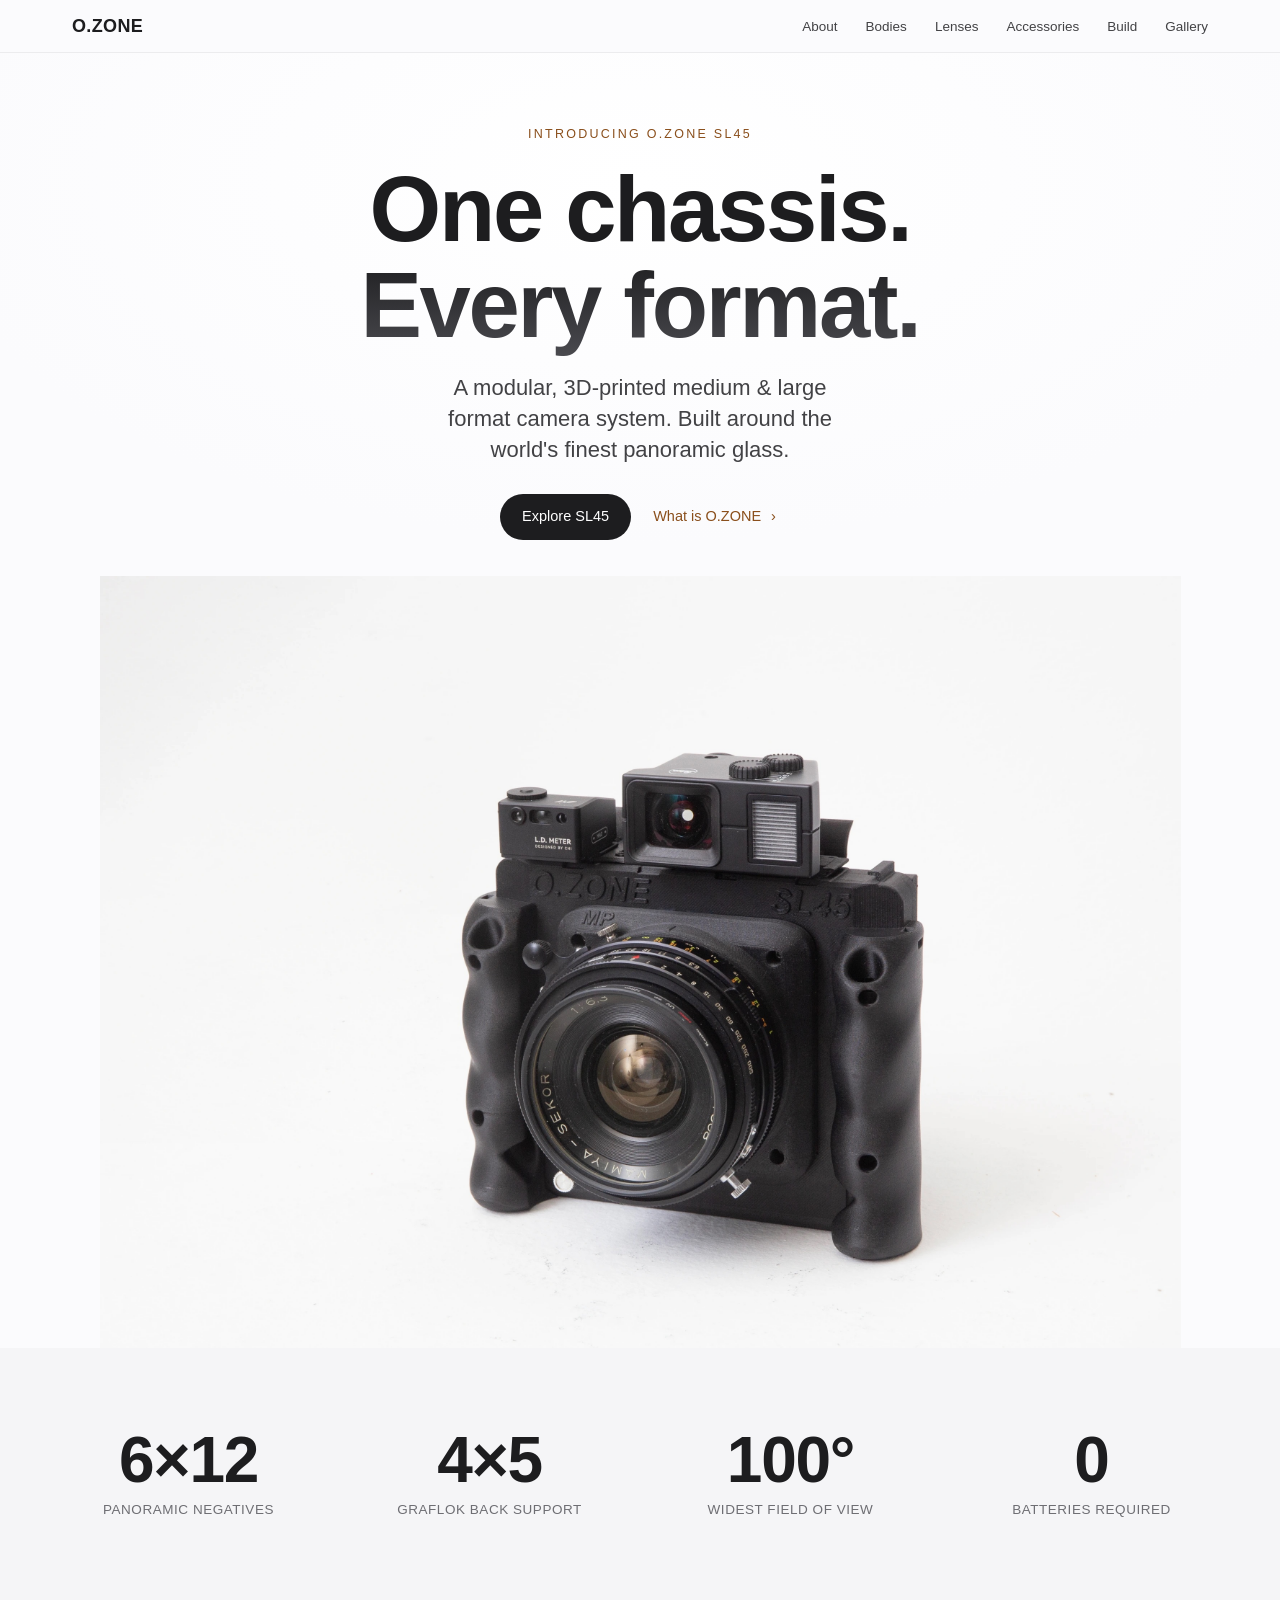
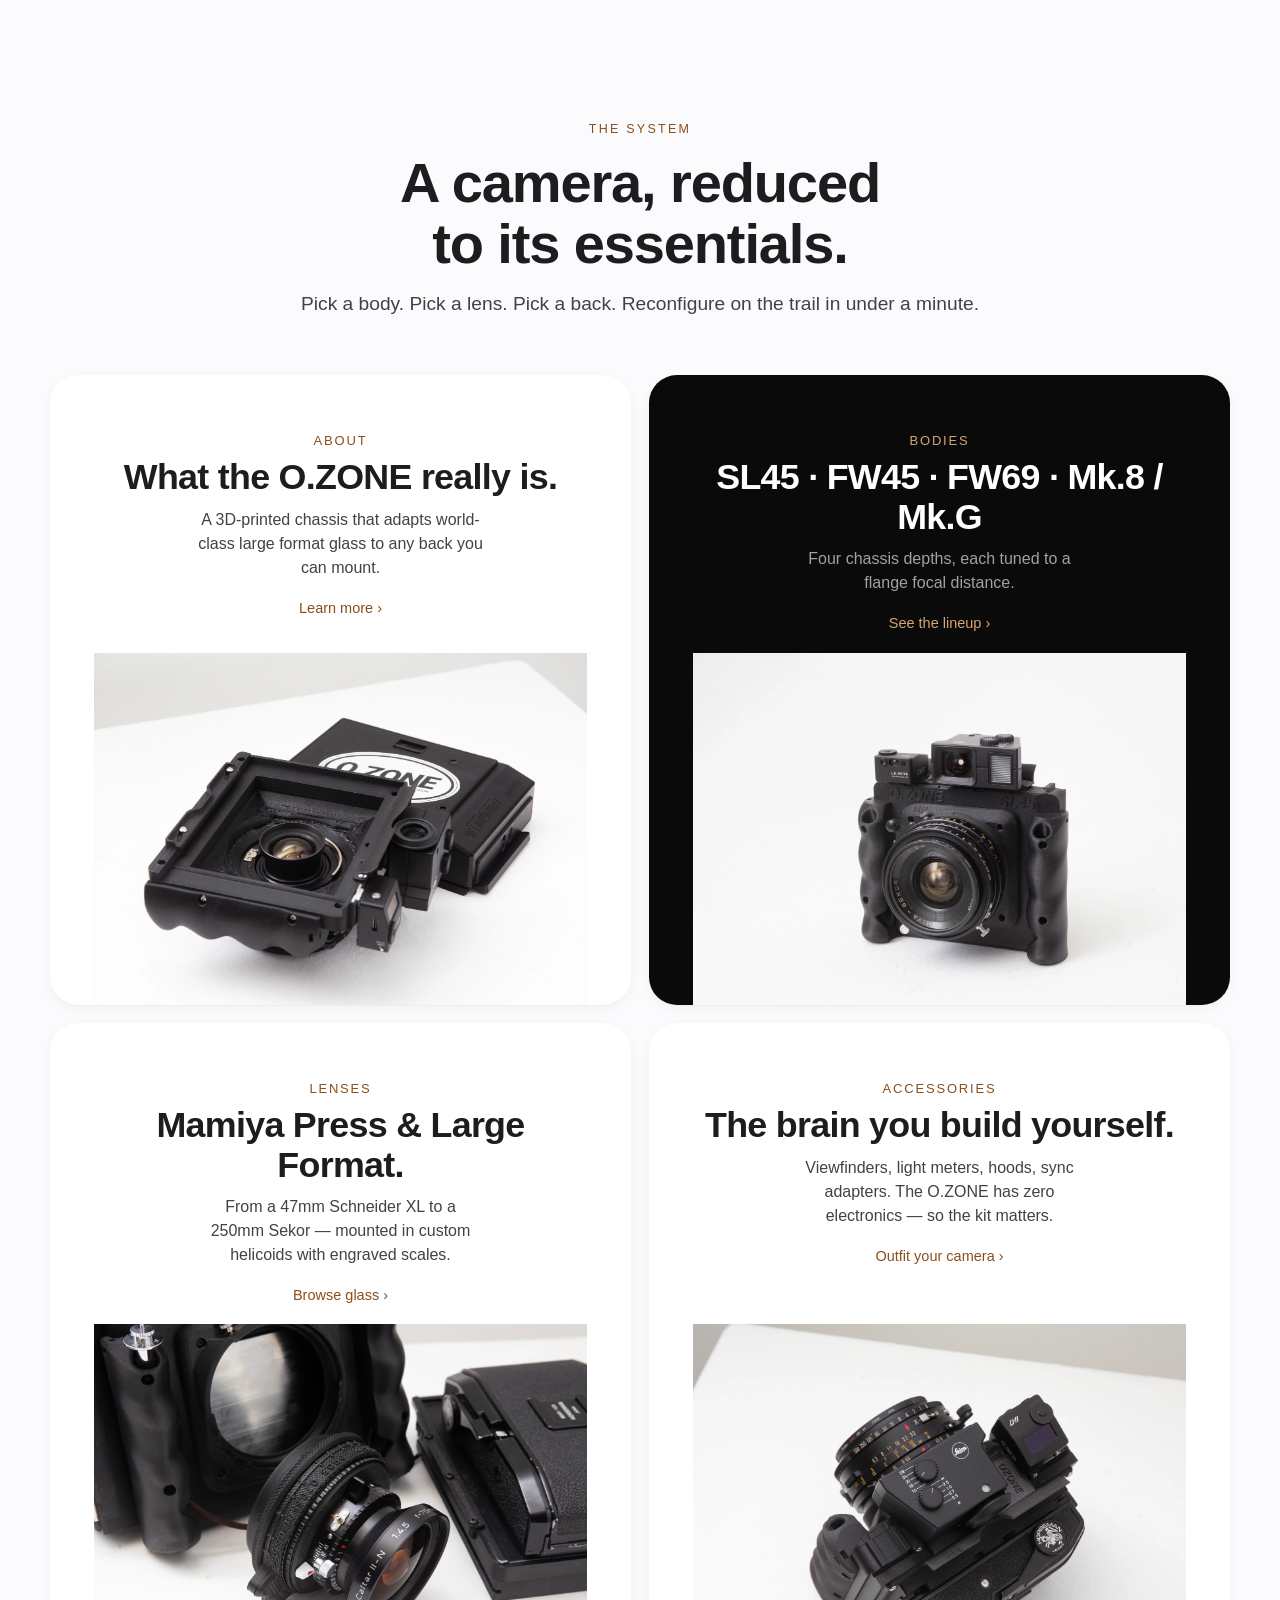
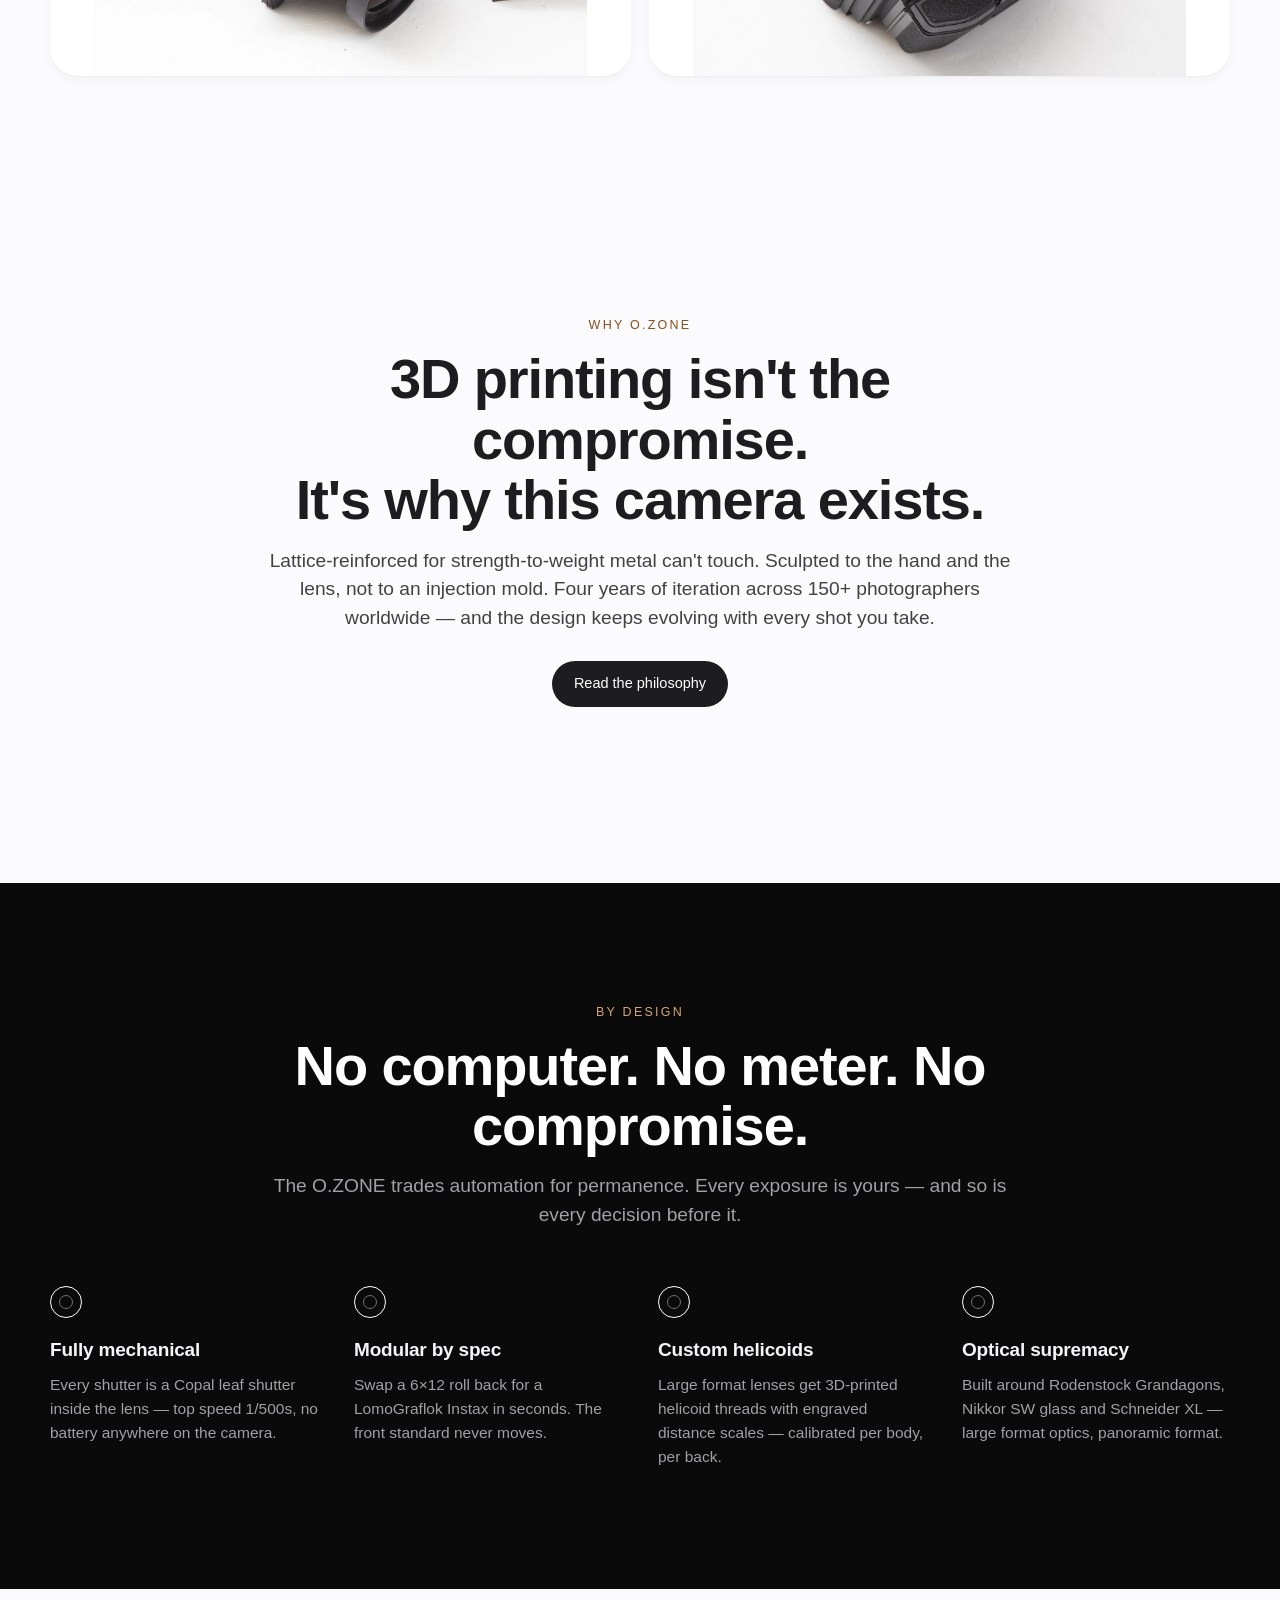
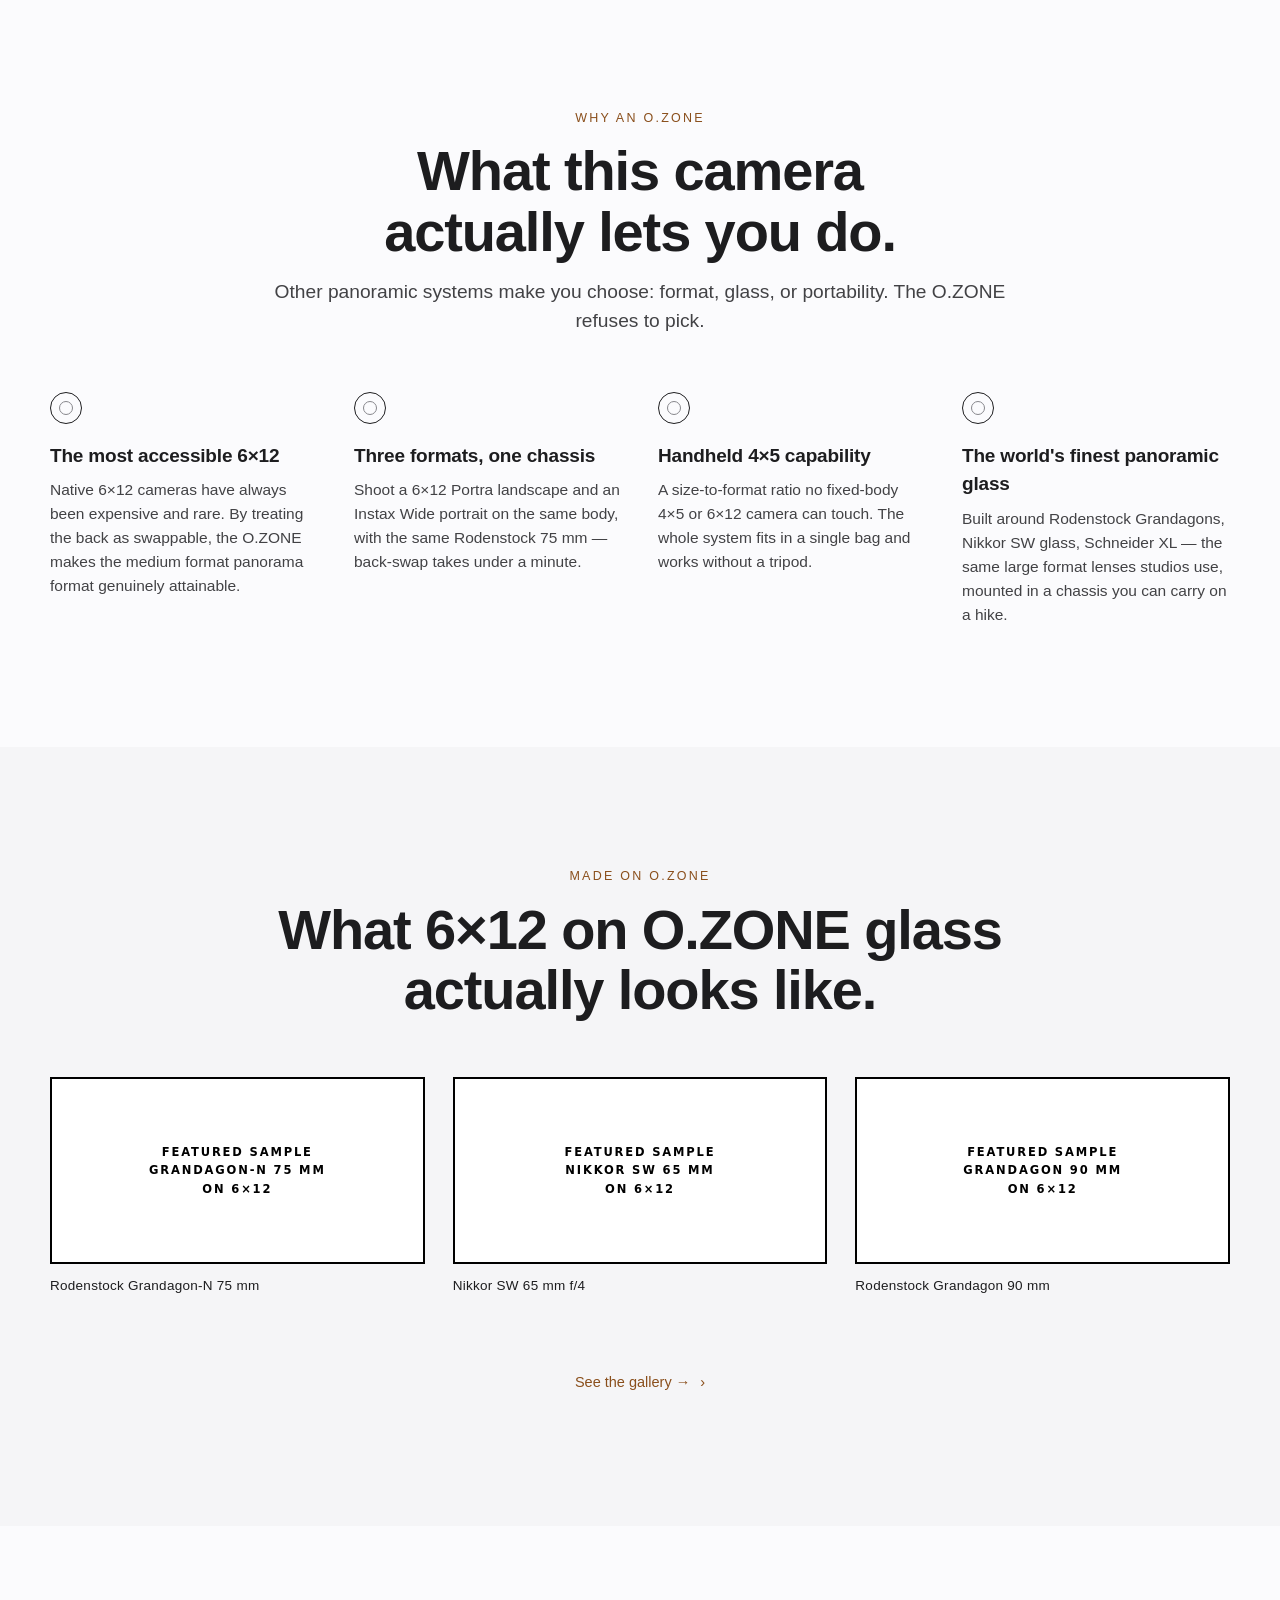
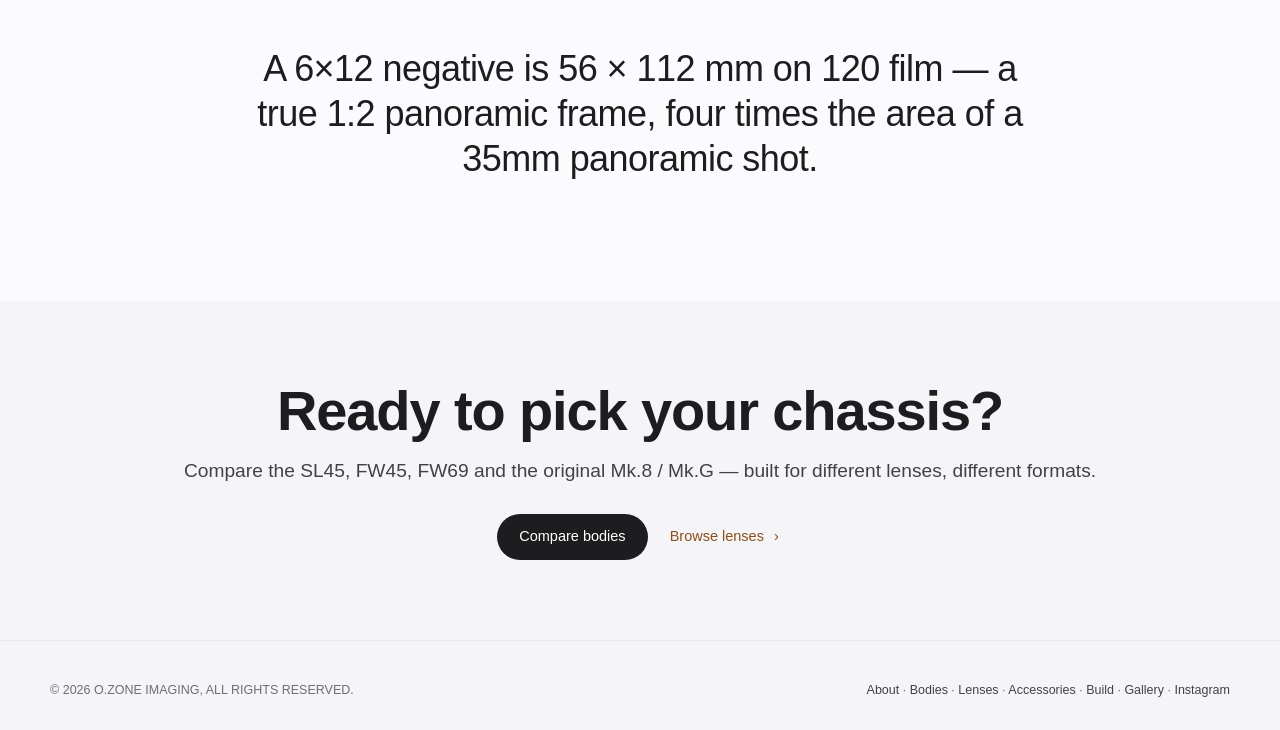
==== index.html @ ed79a7a8 "Route inquiries to Instagram @o.zone69 - Footer on all 7 pages now carries an "Instagram" link. Also" ====
<!doctype html>
<html lang="en">
<head>
  <meta charset="utf-8" />
  <meta name="viewport" content="width=device-width, initial-scale=1" />
  <title>O.ZONE — Modular medium &amp; large format, 3D printed.</title>
  <meta name="description" content="The O.ZONE is a modular, 3D-printed medium and large format camera system. Swap backs, swap lenses, swap formats — all on a single chassis." />

  <!-- Favicon -->
  <link rel="icon" href="favicon.svg" type="image/svg+xml" />

  <!-- Open Graph / link preview -->
  <meta property="og:type" content="website" />
  <meta property="og:site_name" content="O.ZONE" />
  <meta property="og:title" content="O.ZONE — Modular medium &amp; large format, 3D printed." />
  <meta property="og:description" content="A modular, 3D-printed medium &amp; large format camera system. Built around the world's finest panoramic glass." />
  <meta property="og:image" content="https://o-zone.xyz/assets/hero/og.png" />
  <meta property="og:url" content="https://o-zone.xyz/" />
  <meta name="twitter:card" content="summary_large_image" />

  <link rel="stylesheet" href="css/style.css" />
</head>
<body>

  <!-- Nav -->
  <header class="nav">
    <div class="nav-inner">
      <a href="index.html" class="brand">O.ZONE</a>
      <button class="nav-toggle" aria-label="Menu" aria-expanded="false">
        <span></span>
      </button>
      <ul class="nav-links">
        <li><a href="about.html">About</a></li>
        <li><a href="bodies.html">Bodies</a></li>
        <li><a href="lenses.html">Lenses</a></li>
        <li><a href="accessories.html">Accessories</a></li>
        <li><a href="build.html">Build</a></li>
        <li><a href="gallery.html">Gallery</a></li>
      </ul>
    </div>
  </header>

  <!-- Hero -->
  <section class="hero">
    <p class="hero-eyebrow">Introducing O.ZONE SL45</p>
    <h1>One chassis.<br/><em>Every format.</em></h1>
    <p class="hero-sub">A modular, 3D-printed medium &amp; large format camera system. Built around the world's finest panoramic glass.</p>
    <div class="hero-cta">
      <a href="bodies.html#sl45" class="btn btn-primary">Explore SL45</a>
      <a href="about.html" class="btn btn-link">What is O.ZONE</a>
    </div>
    <div class="hero-visual" role="img" aria-label="O.ZONE SL45 with Mamiya Press 50mm lens, optical viewfinder and shoe-mount light meter."></div>
  </section>

  <!-- Stats -->
  <section class="section gray compact">
    <div class="section-inner">
      <div class="stats">
        <div class="reveal">
          <div class="stat-num">6×12</div>
          <div class="stat-label">PANORAMIC NEGATIVES</div>
        </div>
        <div class="reveal">
          <div class="stat-num">4×5</div>
          <div class="stat-label">GRAFLOK BACK SUPPORT</div>
        </div>
        <div class="reveal">
          <div class="stat-num">100°</div>
          <div class="stat-label">WIDEST FIELD OF VIEW</div>
        </div>
        <div class="reveal">
          <div class="stat-num">0</div>
          <div class="stat-label">BATTERIES REQUIRED</div>
        </div>
      </div>
    </div>
  </section>

  <!-- Tile grid: route to the four product pages -->
  <section class="section">
    <div class="section-inner">
      <div class="section-head">
        <p class="section-eyebrow">The System</p>
        <h2 class="section-title">A camera, reduced<br/>to its essentials.</h2>
        <p class="section-lede">Pick a body. Pick a lens. Pick a back. Reconfigure on the trail in under a minute.</p>
      </div>

      <div class="tiles">
        <a href="about.html" class="tile reveal">
          <p class="tile-eyebrow">About</p>
          <h3 class="tile-title">What the O.ZONE really is.</h3>
          <p class="tile-sub">A 3D-printed chassis that adapts world-class large format glass to any back you can mount.</p>
          <span class="tile-link">Learn more</span>
          <div class="tile-img" style="background-image:url('SL45 image/O-Zone SL453.jpeg')"></div>
        </a>

        <a href="bodies.html" class="tile dark reveal">
          <p class="tile-eyebrow">Bodies</p>
          <h3 class="tile-title">SL45 · FW45 · FW69 · Mk.8 / Mk.G</h3>
          <p class="tile-sub">Four chassis depths, each tuned to a flange focal distance.</p>
          <span class="tile-link">See the lineup</span>
          <div class="tile-img" style="background-image:url('SL45 image/O-Zone SL456.jpeg')"></div>
        </a>

        <a href="lenses.html" class="tile reveal">
          <p class="tile-eyebrow">Lenses</p>
          <h3 class="tile-title">Mamiya Press &amp; Large Format.</h3>
          <p class="tile-sub">From a 47mm Schneider XL to a 250mm Sekor — mounted in custom helicoids with engraved scales.</p>
          <span class="tile-link">Browse glass</span>
          <div class="tile-img" style="background-image:url('SL45 image/O-Zone SL452.jpeg')"></div>
        </a>

        <a href="accessories.html" class="tile reveal">
          <p class="tile-eyebrow">Accessories</p>
          <h3 class="tile-title">The brain you build yourself.</h3>
          <p class="tile-sub">Viewfinders, light meters, hoods, sync adapters. The O.ZONE has zero electronics — so the kit matters.</p>
          <span class="tile-link">Outfit your camera</span>
          <div class="tile-img" style="background-image:url('SL45 image/O-Zone SL451.jpeg')"></div>
        </a>
      </div>
    </div>
  </section>

  <!-- Why O.ZONE teaser -->
  <section class="section">
    <div class="section-inner">
      <div class="section-head">
        <p class="section-eyebrow">Why O.ZONE</p>
        <h2 class="section-title">3D printing isn't the compromise.<br/>It's why this camera exists.</h2>
        <p class="section-lede">Lattice-reinforced for strength-to-weight metal can't touch. Sculpted to the hand and the lens, not to an injection mold. Four years of iteration across 150+ photographers worldwide — and the design keeps evolving with every shot you take.</p>
        <div class="hero-cta" style="margin-top:28px;justify-content:center;">
          <a href="about.html#why" class="btn btn-primary">Read the philosophy</a>
        </div>
      </div>
    </div>
  </section>

  <!-- Feature row -->
  <section class="section dark">
    <div class="section-inner">
      <div class="section-head">
        <p class="section-eyebrow">By design</p>
        <h2 class="section-title">No computer. No meter. No compromise.</h2>
        <p class="section-lede">The O.ZONE trades automation for permanence. Every exposure is yours — and so is every decision before it.</p>
      </div>
      <div class="features">
        <div class="feature reveal">
          <div class="glyph"></div>
          <h3>Fully mechanical</h3>
          <p>Every shutter is a Copal leaf shutter inside the lens — top speed 1/500s, no battery anywhere on the camera.</p>
        </div>
        <div class="feature reveal">
          <div class="glyph"></div>
          <h3>Modular by spec</h3>
          <p>Swap a 6×12 roll back for a LomoGraflok Instax in seconds. The front standard never moves.</p>
        </div>
        <div class="feature reveal">
          <div class="glyph"></div>
          <h3>Custom helicoids</h3>
          <p>Large format lenses get 3D-printed helicoid threads with engraved distance scales — calibrated per body, per back.</p>
        </div>
        <div class="feature reveal">
          <div class="glyph"></div>
          <h3>Optical supremacy</h3>
          <p>Built around Rodenstock Grandagons, Nikkor SW glass and Schneider XL — large format optics, panoramic format.</p>
        </div>
      </div>
    </div>
  </section>

  <!-- Why an O.ZONE -->
  <section class="section">
    <div class="section-inner">
      <div class="section-head">
        <p class="section-eyebrow">Why an O.ZONE</p>
        <h2 class="section-title">What this camera<br/>actually lets you do.</h2>
        <p class="section-lede">Other panoramic systems make you choose: format, glass, or portability. The O.ZONE refuses to pick.</p>
      </div>
      <div class="features">
        <div class="feature reveal">
          <div class="glyph"></div>
          <h3>The most accessible 6×12</h3>
          <p>Native 6×12 cameras have always been expensive and rare. By treating the back as swappable, the O.ZONE makes the medium format panorama format genuinely attainable.</p>
        </div>
        <div class="feature reveal">
          <div class="glyph"></div>
          <h3>Three formats, one chassis</h3>
          <p>Shoot a 6×12 Portra landscape and an Instax Wide portrait on the same body, with the same Rodenstock 75 mm — back-swap takes under a minute.</p>
        </div>
        <div class="feature reveal">
          <div class="glyph"></div>
          <h3>Handheld 4×5 capability</h3>
          <p>A size-to-format ratio no fixed-body 4×5 or 6×12 camera can touch. The whole system fits in a single bag and works without a tripod.</p>
        </div>
        <div class="feature reveal">
          <div class="glyph"></div>
          <h3>The world's finest panoramic glass</h3>
          <p>Built around Rodenstock Grandagons, Nikkor SW glass, Schneider XL — the same large format lenses studios use, mounted in a chassis you can carry on a hike.</p>
        </div>
      </div>
    </div>
  </section>

  <!-- Made on O.ZONE — sample teaser -->
  <section class="section gray">
    <div class="section-inner">
      <div class="section-head">
        <p class="section-eyebrow">Made on O.ZONE</p>
        <h2 class="section-title">What 6×12 on O.ZONE glass<br/>actually looks like.</h2>
      </div>

      <div class="sample-grid teaser">
        <figure class="reveal">
          <div class="img-placeholder pano">Featured sample<br/>Grandagon-N 75 mm<br/>on 6×12</div>
          <figcaption><strong>Rodenstock Grandagon-N 75 mm</strong></figcaption>
        </figure>
        <figure class="reveal">
          <div class="img-placeholder pano">Featured sample<br/>Nikkor SW 65 mm<br/>on 6×12</div>
          <figcaption><strong>Nikkor SW 65 mm f/4</strong></figcaption>
        </figure>
        <figure class="reveal">
          <div class="img-placeholder pano">Featured sample<br/>Grandagon 90 mm<br/>on 6×12</div>
          <figcaption><strong>Rodenstock Grandagon 90 mm</strong></figcaption>
        </figure>
      </div>

      <p class="center mt-l">
        <a href="gallery.html" class="btn btn-link">See the gallery →</a>
      </p>
    </div>
  </section>

  <!-- Pull quote -->
  <section class="section">
    <div class="section-inner">
      <p class="pull reveal">A 6×12 negative is 56 × 112 mm on 120 film — a true 1:2 panoramic frame, four times the area of a 35mm panoramic shot.</p>
    </div>
  </section>

  <!-- CTA -->
  <section class="section gray compact center">
    <div class="section-inner">
      <h2 class="section-title">Ready to pick your chassis?</h2>
      <p class="section-lede">Compare the SL45, FW45, FW69 and the original Mk.8 / Mk.G — built for different lenses, different formats.</p>
      <div class="hero-cta" style="margin-top:28px;">
        <a href="bodies.html" class="btn btn-primary">Compare bodies</a>
        <a href="lenses.html" class="btn btn-link">Browse lenses</a>
      </div>
    </div>
  </section>

  <!-- Footer -->
  <footer class="foot">
    <div class="foot-inner">
      <span>© 2026 O.ZONE IMAGING, ALL RIGHTS RESERVED.</span>
      <span><a href="about.html">About</a> · <a href="bodies.html">Bodies</a> · <a href="lenses.html">Lenses</a> · <a href="accessories.html">Accessories</a> · <a href="build.html">Build</a> · <a href="gallery.html">Gallery</a> · <a href="https://www.instagram.com/o.zone69/" target="_blank" rel="noopener">Instagram</a></span>
    </div>
  </footer>

  <script src="js/main.js"></script>
</body>
</html>
---- css/style.css ----
/* =========================================================
   O-Zone — Design System
   Inspired by editorial product sites; built fresh.
   ========================================================= */

:root {
  --bg: #fbfbfd;
  --bg-elev: #ffffff;
  --bg-dark: #0a0a0a;
  --bg-section: #f5f5f7;
  --ink: #1d1d1f;
  --ink-soft: #424245;
  --ink-mute: #6e6e73;
  --ink-faint: #86868b;
  --line: #d2d2d7;
  --line-soft: #e8e8ed;
  --accent: #c87f3a;          /* warm amber, nods to film/darkroom safelight */
  --accent-ink: #8a4f1c;
  --max-w: 1180px;
  --copy-w: 720px;
  --radius: 18px;
  --radius-lg: 28px;
  --shadow-sm: 0 1px 2px rgba(0,0,0,.04), 0 4px 14px rgba(0,0,0,.04);
  --shadow-md: 0 6px 24px rgba(0,0,0,.06), 0 2px 6px rgba(0,0,0,.04);
  --ease: cubic-bezier(.22,.61,.36,1);
}

* { box-sizing: border-box; margin: 0; padding: 0; }

html { scroll-behavior: smooth; }

/* Page-load fade — subtle polish, plays once per navigation */
@keyframes pageFadeIn {
  from { opacity: 0; }
  to   { opacity: 1; }
}
@media (prefers-reduced-motion: no-preference) {
  body { animation: pageFadeIn 0.35s ease both; }
}

body {
  font-family: -apple-system, BlinkMacSystemFont, "SF Pro Display", "Inter",
               "Helvetica Neue", Helvetica, Arial, "Apple SD Gothic Neo",
               "Noto Sans KR", sans-serif;
  font-size: 17px;
  line-height: 1.5;
  color: var(--ink);
  background: var(--bg);
  -webkit-font-smoothing: antialiased;
  -moz-osx-font-smoothing: grayscale;
  text-rendering: optimizeLegibility;
}

img { display: block; max-width: 100%; height: auto; }
a { color: inherit; text-decoration: none; }
button { font: inherit; }

/* ---------- Navigation ---------- */
.nav {
  position: sticky;
  top: 0;
  z-index: 100;
  width: 100%;
  background: rgba(251, 251, 253, 0.72);
  backdrop-filter: saturate(180%) blur(20px);
  -webkit-backdrop-filter: saturate(180%) blur(20px);
  border-bottom: 1px solid rgba(0,0,0,.06);
}
.nav-inner {
  max-width: var(--max-w);
  margin: 0 auto;
  padding: 0 22px;
  height: 52px;
  display: flex;
  align-items: center;
  justify-content: space-between;
  gap: 24px;
}
.brand {
  font-weight: 600;
  letter-spacing: 0.02em;
  font-size: 18px;
  color: var(--ink);
  display: flex;
  align-items: center;
  gap: 8px;
}
.nav-links {
  display: flex;
  gap: 28px;
  list-style: none;
}
.nav-links a {
  font-size: 13.5px;
  color: var(--ink-soft);
  font-weight: 400;
  transition: color .2s var(--ease);
}
.nav-links a:hover { color: var(--ink); }
.nav-links a.active { color: var(--ink); font-weight: 500; }

.nav-toggle {
  display: none;
  background: transparent;
  border: 0;
  width: 28px; height: 28px;
  cursor: pointer;
  position: relative;
}
.nav-toggle span,
.nav-toggle span::before,
.nav-toggle span::after {
  position: absolute;
  left: 4px;
  width: 20px; height: 1.5px;
  background: var(--ink);
  transition: transform .25s var(--ease), top .25s var(--ease);
}
.nav-toggle span { top: 14px; }
.nav-toggle span::before { content: ""; top: -6px; }
.nav-toggle span::after  { content: ""; top:  6px; }

@media (max-width: 760px) {
  .nav-toggle { display: block; }
  .nav-links {
    position: absolute;
    top: 52px; left: 0; right: 0;
    flex-direction: column;
    gap: 0;
    background: rgba(251, 251, 253, 0.96);
    backdrop-filter: saturate(180%) blur(24px);
    border-bottom: 1px solid var(--line-soft);
    transform: translateY(-12px);
    opacity: 0;
    pointer-events: none;
    transition: opacity .2s var(--ease), transform .2s var(--ease);
  }
  .nav-links.open {
    opacity: 1; transform: translateY(0); pointer-events: auto;
  }
  .nav-links li { border-top: 1px solid var(--line-soft); }
  .nav-links a {
    display: block;
    padding: 16px 22px;
    font-size: 16px;
  }
}

/* ---------- Hero ---------- */
.hero {
  position: relative;
  min-height: calc(100vh - 52px);
  display: flex;
  flex-direction: column;
  align-items: center;
  justify-content: flex-start;
  text-align: center;
  padding: 72px 22px 0;
  background:
    radial-gradient(1200px 600px at 50% 10%, #fff 0%, var(--bg) 60%);
}
.hero-eyebrow {
  font-size: 12.5px;
  letter-spacing: 0.18em;
  text-transform: uppercase;
  color: var(--accent-ink);
  font-weight: 500;
  margin-bottom: 18px;
}
.hero h1 {
  font-size: clamp(44px, 7.2vw, 96px);
  line-height: 1.04;
  letter-spacing: -0.025em;
  font-weight: 600;
  color: var(--ink);
  max-width: 14ch;
}
.hero h1 em {
  font-style: normal;
  background: linear-gradient(180deg, var(--ink) 0%, #4a4a4f 100%);
  -webkit-background-clip: text;
  background-clip: text;
  color: transparent;
}
.hero-sub {
  margin-top: 20px;
  font-size: clamp(18px, 2vw, 22px);
  color: var(--ink-soft);
  max-width: 36ch;
  line-height: 1.4;
}
.hero-cta {
  margin-top: 28px;
  display: flex;
  gap: 18px;
  flex-wrap: wrap;
  justify-content: center;
}
.btn {
  display: inline-flex;
  align-items: center;
  gap: 6px;
  padding: 12px 22px;
  border-radius: 980px;
  font-size: 14.5px;
  font-weight: 500;
  transition: transform .15s var(--ease), background .2s var(--ease), color .2s var(--ease);
}
.btn-primary {
  background: var(--ink);
  color: #fff;
}
.btn-primary:hover { background: #000; }
.btn-link {
  color: var(--accent-ink);
  padding: 12px 4px;
}
.btn-link::after {
  content: "›";
  margin-left: 4px;
  transition: transform .2s var(--ease);
}
.btn-link:hover::after { transform: translateX(3px); }

.hero-visual {
  margin-top: 36px;
  width: 100%;
  max-width: 1280px;
  aspect-ratio: 16 / 10;
  background-image: url("../SL45 image/O-Zone SL456.jpeg");
  background-size: contain;
  background-position: center bottom;
  background-repeat: no-repeat;
}

/* ---------- Generic sections ---------- */
.section {
  padding: 120px 22px;
}
.section.compact { padding: 80px 22px; }
.section.dark {
  background: var(--bg-dark);
  color: #f5f5f7;
}
.section.dark .section-title { color: #fff; }
.section.dark .section-lede { color: #a1a1a6; }
.section.gray { background: var(--bg-section); }

.section-inner {
  max-width: var(--max-w);
  margin: 0 auto;
}
.section-head {
  max-width: 760px;
  margin: 0 auto 56px;
  text-align: center;
}
.section-head.left { text-align: left; margin-left: 0; }
.section-eyebrow {
  font-size: 12.5px;
  letter-spacing: 0.18em;
  text-transform: uppercase;
  color: var(--accent-ink);
  font-weight: 500;
  margin-bottom: 14px;
}
.section.dark .section-eyebrow { color: #d6a574; }
.section-title {
  font-size: clamp(34px, 4.4vw, 56px);
  line-height: 1.08;
  letter-spacing: -0.02em;
  font-weight: 600;
  color: var(--ink);
}
.section-lede {
  margin-top: 16px;
  font-size: clamp(17px, 1.5vw, 20px);
  color: var(--ink-soft);
  line-height: 1.5;
}

/* ---------- Page header (non-hero pages) ---------- */
.page-head {
  padding: 96px 22px 56px;
  text-align: center;
  background: linear-gradient(180deg, #fff 0%, var(--bg) 100%);
}
.page-head h1 {
  font-size: clamp(40px, 5.6vw, 72px);
  letter-spacing: -0.025em;
  font-weight: 600;
  line-height: 1.05;
}
.page-head p {
  margin: 18px auto 0;
  max-width: 56ch;
  font-size: clamp(17px, 1.6vw, 21px);
  color: var(--ink-soft);
  line-height: 1.5;
}

/* ---------- Tile grid (home product nav) ---------- */
.tiles {
  display: grid;
  grid-template-columns: repeat(2, 1fr);
  gap: 18px;
}
@media (max-width: 760px) {
  .tiles { grid-template-columns: 1fr; }
}
.tile {
  position: relative;
  border-radius: var(--radius-lg);
  overflow: hidden;
  background: var(--bg-elev);
  min-height: 480px;
  padding: 56px 44px 0;
  text-align: center;
  display: flex;
  flex-direction: column;
  align-items: center;
  box-shadow: var(--shadow-sm);
  transition: transform .35s var(--ease), box-shadow .35s var(--ease);
}
.tile:hover { transform: translateY(-3px); box-shadow: var(--shadow-md); }
.tile.dark { background: #0a0a0a; color: #fff; }
.tile.dark .tile-sub { color: #a1a1a6; }
.tile-eyebrow {
  font-size: 13px;
  letter-spacing: 0.14em;
  text-transform: uppercase;
  color: var(--accent-ink);
  font-weight: 500;
  margin-bottom: 8px;
}
.tile.dark .tile-eyebrow { color: #d6a574; }
.tile-title {
  font-size: clamp(26px, 2.8vw, 36px);
  font-weight: 600;
  letter-spacing: -0.02em;
  line-height: 1.1;
}
.tile-sub {
  margin-top: 10px;
  color: var(--ink-soft);
  font-size: 16px;
  max-width: 32ch;
}
.tile-link {
  margin-top: 18px;
  font-size: 14.5px;
  color: var(--accent-ink);
  font-weight: 500;
}
.tile.dark .tile-link { color: #d6a574; }
.tile-link::after { content: "›"; margin-left: 4px; transition: transform .2s var(--ease); }
.tile:hover .tile-link::after { transform: translateX(3px); }
.tile-img {
  margin-top: auto;
  width: 100%;
  aspect-ratio: 4 / 3;
  background-size: contain;
  background-position: center bottom;
  background-repeat: no-repeat;
}

/* ---------- Feature stripe (icons + copy) ---------- */
.features {
  display: grid;
  grid-template-columns: repeat(4, 1fr);
  gap: 36px;
}
@media (max-width: 920px) { .features { grid-template-columns: repeat(2, 1fr); } }
@media (max-width: 520px) { .features { grid-template-columns: 1fr; } }
.feature h3 {
  font-size: 19px;
  font-weight: 600;
  letter-spacing: -0.01em;
  margin-bottom: 8px;
}
.feature p { color: var(--ink-soft); font-size: 15.5px; line-height: 1.55; }
.feature .glyph {
  width: 32px; height: 32px;
  border: 1.5px solid var(--ink);
  border-radius: 50%;
  margin-bottom: 18px;
  position: relative;
}
.feature .glyph::after {
  content: "";
  position: absolute; inset: 8px;
  border-radius: 50%;
  border: 1px solid var(--ink-faint);
}
.section.dark .feature .glyph { border-color: #fff; }
.section.dark .feature .glyph::after { border-color: #6e6e73; }
.section.dark .feature p { color: #a1a1a6; }

/* ---------- Product feature panel ---------- */
.panel {
  background: var(--bg-elev);
  border-radius: var(--radius-lg);
  padding: clamp(40px, 6vw, 80px);
  box-shadow: var(--shadow-sm);
  display: grid;
  grid-template-columns: 1.05fr 1fr;
  gap: clamp(32px, 5vw, 72px);
  align-items: center;
}
.panel.dark { background: #0a0a0a; color: #fff; }
.panel.dark p { color: #a1a1a6; }
@media (max-width: 880px) { .panel { grid-template-columns: 1fr; } }
.panel-img {
  width: 100%;
  aspect-ratio: 4 / 3;
  background-size: contain;
  background-position: center;
  background-repeat: no-repeat;
}
.panel-eyebrow {
  font-size: 12.5px;
  letter-spacing: 0.18em;
  text-transform: uppercase;
  color: var(--accent-ink);
  font-weight: 500;
  margin-bottom: 14px;
}
.panel h2 {
  font-size: clamp(28px, 3.6vw, 44px);
  letter-spacing: -0.02em;
  font-weight: 600;
  line-height: 1.1;
}
.panel-lede {
  margin-top: 16px;
  font-size: 17.5px;
  color: var(--ink-soft);
  line-height: 1.55;
}
.panel.dark .panel-lede { color: #c7c7cc; }
.spec-list {
  margin-top: 22px;
  display: grid;
  gap: 12px;
}
.spec {
  display: grid;
  grid-template-columns: 130px 1fr;
  gap: 16px;
  padding: 12px 0;
  border-top: 1px solid var(--line-soft);
  font-size: 14.5px;
}
.section.dark .spec, .panel.dark .spec { border-top-color: #2a2a2c; }
.spec dt { color: var(--ink-mute); font-weight: 500; }
.panel.dark .spec dt, .section.dark .spec dt { color: #a1a1a6; }
.spec dd { color: var(--ink); }
.panel.dark .spec dd, .section.dark .spec dd { color: #f5f5f7; }

/* ---------- Stat row ---------- */
.stats {
  display: grid;
  grid-template-columns: repeat(4, 1fr);
  gap: 24px;
  text-align: center;
}
@media (max-width: 760px) { .stats { grid-template-columns: repeat(2, 1fr); } }
.stat-num {
  font-size: clamp(40px, 5vw, 64px);
  font-weight: 600;
  letter-spacing: -0.02em;
  line-height: 1;
}
.stat-label {
  margin-top: 8px;
  font-size: 13.5px;
  color: var(--ink-mute);
  letter-spacing: 0.04em;
}
.section.dark .stat-label { color: #a1a1a6; }

/* ---------- Lens / accessory cards ---------- */
.cards {
  display: grid;
  grid-template-columns: repeat(3, 1fr);
  gap: 18px;
}
@media (max-width: 920px) { .cards { grid-template-columns: repeat(2, 1fr); } }
@media (max-width: 560px) { .cards { grid-template-columns: 1fr; } }
.card {
  background: var(--bg-elev);
  border-radius: var(--radius);
  padding: 28px 28px 32px;
  box-shadow: var(--shadow-sm);
  transition: transform .25s var(--ease), box-shadow .25s var(--ease);
}
.card:hover { transform: translateY(-2px); box-shadow: var(--shadow-md); }
.card-tag {
  display: inline-block;
  font-size: 11.5px;
  letter-spacing: 0.14em;
  text-transform: uppercase;
  color: var(--accent-ink);
  font-weight: 600;
  margin-bottom: 10px;
}
.card h3 {
  font-size: 22px;
  font-weight: 600;
  letter-spacing: -0.015em;
  line-height: 1.15;
}
.card .desc {
  margin-top: 10px;
  color: var(--ink-soft);
  font-size: 15px;
  line-height: 1.55;
}
.card .meta {
  margin-top: 18px;
  padding-top: 16px;
  border-top: 1px solid var(--line-soft);
  display: grid;
  grid-template-columns: 1fr 1fr;
  gap: 10px 16px;
  font-size: 13px;
  color: var(--ink-mute);
}
.card .meta strong { color: var(--ink); font-weight: 500; }

/* ---------- Compatibility table ---------- */
.compat {
  width: 100%;
  border-collapse: collapse;
  font-size: 14.5px;
}
.compat th, .compat td {
  text-align: left;
  padding: 16px 14px;
  border-bottom: 1px solid var(--line-soft);
}
.compat th {
  font-weight: 600;
  color: var(--ink-mute);
  font-size: 12.5px;
  letter-spacing: 0.06em;
  text-transform: uppercase;
}
.compat td.yes { color: var(--ink); }
.compat td.no  { color: var(--ink-faint); }

/* ---------- Bullet list ---------- */
.list { display: grid; gap: 12px; }
.list li {
  list-style: none;
  padding-left: 22px;
  position: relative;
  color: var(--ink-soft);
  font-size: 16px;
  line-height: 1.55;
}
.list li::before {
  content: "";
  position: absolute;
  left: 0; top: 9px;
  width: 8px; height: 8px;
  border-radius: 50%;
  border: 1.5px solid var(--ink);
}

/* ---------- Two-up split ---------- */
.split {
  display: grid;
  grid-template-columns: 1fr 1fr;
  gap: clamp(28px, 4vw, 56px);
  align-items: center;
}
@media (max-width: 880px) { .split { grid-template-columns: 1fr; } }
.split-img {
  width: 100%;
  aspect-ratio: 4 / 3;
  background-size: contain;
  background-position: center;
  background-repeat: no-repeat;
}

/* ---------- Quote / pull ---------- */
.pull {
  max-width: 820px;
  margin: 0 auto;
  text-align: center;
  font-size: clamp(24px, 3vw, 36px);
  letter-spacing: -0.015em;
  line-height: 1.25;
  font-weight: 500;
  color: var(--ink);
}

/* ---------- Footer ---------- */
.foot {
  background: var(--bg-section);
  color: var(--ink-mute);
  font-size: 12.5px;
  padding: 40px 22px 30px;
  border-top: 1px solid var(--line-soft);
}
.foot-inner {
  max-width: var(--max-w);
  margin: 0 auto;
  display: flex;
  justify-content: space-between;
  flex-wrap: wrap;
  gap: 14px;
}
.foot a { color: var(--ink-soft); }
.foot a:hover { color: var(--ink); }

/* ---------- Reveal animation ---------- */
.reveal {
  opacity: 0;
  transform: translateY(14px);
  transition: opacity .8s var(--ease), transform .8s var(--ease);
}
.reveal.visible {
  opacity: 1; transform: none;
}

/* ---------- Utilities ---------- */
.center { text-align: center; }
.mt-s { margin-top: 24px; }
.mt-m { margin-top: 40px; }
.mt-l { margin-top: 64px; }
.tag-row {
  display: flex;
  gap: 8px;
  flex-wrap: wrap;
  margin-top: 16px;
}
.tag {
  font-size: 12px;
  letter-spacing: 0.04em;
  padding: 5px 11px;
  border-radius: 980px;
  background: var(--line-soft);
  color: var(--ink-soft);
}
.tag.warn { background: #fbe8d7; color: #8a4f1c; }

/* =========================================================
   Configurator — Build your O-Zone
   ========================================================= */
.config-layout {
  max-width: var(--max-w);
  margin: 0 auto;
  padding: 32px 22px 96px;
  display: grid;
  grid-template-columns: 1fr 320px;
  gap: 48px;
  align-items: start;
}
@media (max-width: 980px) {
  .config-layout { grid-template-columns: 1fr; }
}

.config-step {
  margin-bottom: 56px;
  transition: opacity .3s var(--ease);
}
.config-step.locked { opacity: 0.35; pointer-events: none; }
.config-step.locked .config-options { display: none; }
.config-step.locked .config-step-msg { display: block; }
.config-step.hidden { display: none; }

.config-step-head {
  display: flex;
  align-items: baseline;
  gap: 16px;
  margin-bottom: 24px;
  padding-bottom: 16px;
  border-bottom: 1px solid var(--line);
}
.config-step-num {
  font-size: 12px;
  letter-spacing: 0.16em;
  color: var(--ink-mute);
  font-weight: 600;
  font-variant-numeric: tabular-nums;
}
.config-step-head h2 {
  font-size: clamp(22px, 2.4vw, 28px);
  font-weight: 600;
  letter-spacing: -0.015em;
}
.config-step-sub {
  margin-left: auto;
  font-size: 13px;
  color: var(--ink-faint);
}
.config-step-msg {
  display: none;
  color: var(--ink-mute);
  font-size: 14px;
  margin-top: 4px;
}

.config-options {
  display: grid;
  grid-template-columns: repeat(auto-fit, minmax(240px, 1fr));
  gap: 14px;
}
.config-options.compact {
  grid-template-columns: repeat(auto-fit, minmax(220px, 1fr));
}

.config-option {
  background: var(--bg-elev);
  border: 1.5px solid var(--line-soft);
  border-radius: 14px;
  padding: 22px 22px 20px;
  text-align: left;
  cursor: pointer;
  font: inherit;
  color: inherit;
  width: 100%;
  position: relative;
  transition: border-color .2s var(--ease), transform .15s var(--ease), box-shadow .2s var(--ease);
}
.config-option:hover {
  border-color: var(--ink);
  transform: translateY(-1px);
  box-shadow: var(--shadow-sm);
}
.config-option.selected {
  border-color: var(--ink);
  background: #fff;
  box-shadow: var(--shadow-sm);
}
.config-option.selected::after {
  content: "";
  position: absolute;
  top: 14px; right: 14px;
  width: 20px; height: 20px;
  border-radius: 50%;
  background: var(--ink);
  background-image: url("data:image/svg+xml;utf8,<svg xmlns='http://www.w3.org/2000/svg' width='12' height='12' viewBox='0 0 12 12'><path fill='none' stroke='white' stroke-width='2' stroke-linecap='round' stroke-linejoin='round' d='M2.5 6l2.5 2.5 4.5-5'/></svg>");
  background-position: center;
  background-repeat: no-repeat;
}
.config-option.disabled {
  opacity: 0.4;
  cursor: not-allowed;
}
.config-option.disabled:hover {
  border-color: var(--line-soft);
  transform: none;
  box-shadow: none;
}
.config-option .opt-tag {
  display: inline-block;
  font-size: 11px;
  letter-spacing: 0.12em;
  text-transform: uppercase;
  color: var(--accent-ink);
  font-weight: 600;
  margin-bottom: 10px;
}
.config-option h4 {
  font-size: 16.5px;
  font-weight: 600;
  letter-spacing: -0.01em;
  line-height: 1.25;
  margin-bottom: 6px;
  padding-right: 32px;
}
.config-option p.opt-desc {
  font-size: 13.5px;
  color: var(--ink-soft);
  line-height: 1.5;
}
.config-option .opt-img {
  width: 100%;
  aspect-ratio: 4/3;
  background-size: contain;
  background-position: center;
  background-repeat: no-repeat;
  margin-bottom: 14px;
}
.config-option .opt-warn {
  margin-top: 10px;
  font-size: 12px;
  color: #8a4f1c;
}

/* Summary panel */
.config-summary {
  position: sticky;
  top: 72px;
  background: var(--bg-elev);
  border: 1px solid var(--line-soft);
  border-radius: var(--radius);
  padding: 24px;
  box-shadow: var(--shadow-sm);
}
@media (max-width: 980px) {
  .config-summary { position: static; }
}
.config-summary h3 {
  font-size: 17px;
  font-weight: 600;
  letter-spacing: -0.01em;
  margin-bottom: 16px;
  padding-bottom: 14px;
  border-bottom: 1px solid var(--line-soft);
}
.config-summary-list {
  display: grid;
  gap: 12px;
}
.config-summary-item {
  display: grid;
  grid-template-columns: 80px 1fr;
  gap: 12px;
  font-size: 13px;
  line-height: 1.4;
}
.config-summary-item.hidden { display: none; }
.config-summary-item .label {
  color: var(--ink-mute);
  font-weight: 500;
  font-size: 11.5px;
  text-transform: uppercase;
  letter-spacing: 0.06em;
}
.config-summary-item .value {
  color: var(--ink);
  font-weight: 500;
}
.config-summary-item .value.empty {
  color: var(--ink-faint);
  font-weight: 400;
  font-style: italic;
}
.config-summary-item .value ul {
  margin: 0; padding: 0; list-style: none;
}
.config-summary-item .value li {
  margin-bottom: 4px;
}
.config-summary .total-action {
  margin-top: 24px;
  padding-top: 18px;
  border-top: 1px solid var(--line-soft);
  display: grid;
  gap: 8px;
}
.config-summary .total-action .btn {
  width: 100%;
  justify-content: center;
}
.config-summary .total-action .btn[disabled] {
  background: var(--line);
  color: var(--ink-faint);
  cursor: not-allowed;
}
.config-summary .summary-progress {
  margin-top: 14px;
  font-size: 12px;
  color: var(--ink-mute);
  text-align: center;
}

/* Final review */
.config-review {
  background: var(--bg-elev);
  border-radius: var(--radius-lg);
  padding: clamp(36px, 5vw, 64px);
  margin-top: 24px;
  box-shadow: var(--shadow-sm);
  display: none;
}
.config-review.visible-review { display: block; }
.config-review .review-eyebrow {
  font-size: 12px;
  letter-spacing: 0.16em;
  text-transform: uppercase;
  color: var(--accent-ink);
  font-weight: 600;
  margin-bottom: 12px;
}
.config-review h2 {
  font-size: clamp(28px, 3.6vw, 40px);
  font-weight: 600;
  letter-spacing: -0.02em;
  line-height: 1.1;
}
.config-review .review-list {
  margin-top: 32px;
  display: grid;
  gap: 0;
}
.config-review .review-item {
  display: grid;
  grid-template-columns: 130px 1fr;
  gap: 24px;
  padding: 18px 0;
  border-top: 1px solid var(--line-soft);
}
.config-review .review-item:last-child { padding-bottom: 0; }
.config-review .review-item .label {
  color: var(--ink-mute);
  font-size: 12px;
  font-weight: 600;
  text-transform: uppercase;
  letter-spacing: 0.08em;
  padding-top: 2px;
}
.config-review .review-item .value {
  font-size: 16px;
  font-weight: 500;
  color: var(--ink);
}
.config-review .review-item .value-desc {
  display: block;
  margin-top: 4px;
  font-size: 14px;
  font-weight: 400;
  color: var(--ink-soft);
}
.config-review-cta {
  margin-top: 32px;
  display: flex;
  gap: 12px;
  flex-wrap: wrap;
}

/* ----- Masks step ----- */
.mask-group {
  margin-bottom: 28px;
}
.mask-group:last-of-type {
  margin-bottom: 32px;
}
.mask-group-head {
  font-size: 12px;
  font-weight: 600;
  color: var(--ink-mute);
  letter-spacing: 0.14em;
  text-transform: uppercase;
  margin-bottom: 12px;
}
.mask-options {
  display: grid;
  grid-template-columns: repeat(auto-fit, minmax(150px, 1fr));
  gap: 10px;
}
.config-option.mask {
  padding: 16px 16px 14px;
  text-align: center;
}
.config-option.mask h4 {
  font-size: 17px;
  font-weight: 600;
  margin-bottom: 4px;
  padding-right: 0;
}
.config-option.mask .opt-desc {
  font-size: 12px;
  color: var(--ink-mute);
}
.config-option.mask.recommended {
  border-color: var(--accent);
}
.config-option.mask.recommended .opt-tag {
  display: block;
  margin: 0 0 8px;
  color: var(--accent-ink);
  font-size: 10px;
}

/* ----- Custom order block ----- */
.custom-order-block {
  margin-top: 8px;
}
.custom-order-card {
  background: var(--bg-elev);
  border: 1.5px dashed var(--line);
  border-radius: 14px;
  padding: 22px 22px 24px;
}
.custom-order-card .custom-intro {
  font-size: 14px;
  color: var(--ink-soft);
  margin-bottom: 16px;
  line-height: 1.5;
}
.custom-order-form {
  display: flex;
  align-items: center;
  gap: 10px;
  flex-wrap: wrap;
}
.custom-order-form label {
  display: inline-flex;
  align-items: center;
  gap: 6px;
  font-size: 13px;
  color: var(--ink-mute);
}
.custom-order-form input {
  font: inherit;
  font-size: 14.5px;
  padding: 9px 12px;
  border: 1px solid var(--line);
  border-radius: 8px;
  background: var(--bg);
  color: var(--ink);
  width: 90px;
  -moz-appearance: textfield;
}
.custom-order-form input[type="text"] {
  width: 110px;
}
.custom-order-form input::-webkit-outer-spin-button,
.custom-order-form input::-webkit-inner-spin-button {
  -webkit-appearance: none;
  margin: 0;
}
.custom-order-form input:focus {
  outline: none;
  border-color: var(--ink);
}
.custom-order-form .btn {
  padding: 10px 18px;
  font-size: 14px;
}
.custom-order-list {
  list-style: none;
  margin: 16px 0 0;
  padding: 16px 0 0;
  border-top: 1px solid var(--line-soft);
  display: grid;
  gap: 8px;
}
.custom-order-list li {
  display: flex;
  align-items: center;
  justify-content: space-between;
  padding: 10px 14px;
  background: var(--bg);
  border-radius: 8px;
  font-size: 14.5px;
  color: var(--ink);
}
.custom-order-list .custom-tag {
  font-size: 11px;
  letter-spacing: 0.08em;
  text-transform: uppercase;
  color: var(--accent-ink);
  font-weight: 600;
  margin-right: 8px;
}
.custom-remove {
  background: transparent;
  border: 0;
  font-size: 20px;
  line-height: 1;
  color: var(--ink-mute);
  cursor: pointer;
  width: 28px;
  height: 28px;
  border-radius: 50%;
  transition: background .2s var(--ease), color .2s var(--ease);
  display: inline-flex;
  align-items: center;
  justify-content: center;
}
.custom-remove:hover {
  background: var(--line-soft);
  color: var(--ink);
}

/* ----- Build / kit divider ----- */
.build-divider {
  text-align: center;
  margin: 24px auto 32px;
  padding: 36px 22px;
  max-width: 760px;
  border-top: 1px solid var(--line);
  border-bottom: 1px solid var(--line);
}
.build-divider .eyebrow {
  display: block;
  font-size: 11.5px;
  letter-spacing: 0.18em;
  text-transform: uppercase;
  color: var(--accent-ink);
  font-weight: 600;
  margin-bottom: 12px;
}
.build-divider h3 {
  font-size: clamp(22px, 2.6vw, 28px);
  font-weight: 600;
  letter-spacing: -0.015em;
  margin-bottom: 14px;
}
.build-divider p {
  font-size: 14.5px;
  color: var(--ink-soft);
  line-height: 1.55;
  margin: 0 auto;
  max-width: 56ch;
}

.config-step.optional .config-step-head h2::after {
  content: " · third-party";
  color: var(--ink-faint);
  font-weight: 400;
  font-size: 0.7em;
  letter-spacing: 0;
}

/* ----- Image placeholders (until real photos land) ----- */
.img-placeholder {
  background: #fff;
  border: 2px solid #000;
  color: #000;
  display: flex;
  align-items: center;
  justify-content: center;
  text-align: center;
  font-family: -apple-system, BlinkMacSystemFont, system-ui, sans-serif;
  font-size: 11.5px;
  font-weight: 700;
  letter-spacing: 0.16em;
  text-transform: uppercase;
  padding: 20px;
  line-height: 1.6;
  aspect-ratio: 4 / 3;
  width: 100%;
}
.img-placeholder.pano   { aspect-ratio: 2 / 1; }
.img-placeholder.square { aspect-ratio: 1 / 1; }

/* Bleed-to-edge variant for lens cards */
.lens-card-img {
  margin: -28px -28px 22px;
  border-radius: 18px 18px 0 0;
  border-width: 0 0 2px 0;
  aspect-ratio: 4 / 3;
}

/* On dark cards, the white square stays white — high contrast against #141416 */
.card .lens-card-img.img-placeholder {
  border-color: rgba(255, 255, 255, 0.18);
}

/* ----- Sample photo gallery grid ----- */
.sample-grid {
  display: grid;
  grid-template-columns: 1fr 1fr;
  gap: 28px;
}
.sample-grid.teaser {
  grid-template-columns: repeat(3, 1fr);
}
@media (max-width: 880px) {
  .sample-grid,
  .sample-grid.teaser {
    grid-template-columns: 1fr;
  }
}
.sample-grid figure { margin: 0; }
.sample-grid figcaption {
  margin-top: 12px;
  font-size: 13.5px;
  color: var(--ink-mute);
  letter-spacing: 0.02em;
}
.sample-grid figcaption strong { color: var(--ink); font-weight: 500; }

/* ----- Gallery page ----- */
.gallery-hero {
  max-width: var(--max-w);
  margin: 0 auto 48px;
  padding: 0 22px;
}
.gallery-hero .img-placeholder { aspect-ratio: 2 / 1; }
.gallery-hero figcaption {
  margin-top: 14px;
  font-size: 13.5px;
  color: var(--ink-mute);
  text-align: center;
}
.gallery-hero figcaption strong { color: var(--ink); font-weight: 500; }

.gallery-grid {
  max-width: var(--max-w);
  margin: 0 auto;
  padding: 0 22px;
  column-count: 3;
  column-gap: 28px;
}
@media (max-width: 960px) { .gallery-grid { column-count: 2; } }
@media (max-width: 600px) { .gallery-grid { column-count: 1; } }
.gallery-item {
  margin: 0 0 36px;
  break-inside: avoid;
  display: inline-block;
  width: 100%;
}
.gallery-item .img-placeholder.pano    { aspect-ratio: 2 / 1; }
.gallery-item .img-placeholder.instax  { aspect-ratio: 99 / 62; }
.gallery-item .img-placeholder.six9    { aspect-ratio: 84 / 56; }
.gallery-item .img-placeholder.six7    { aspect-ratio: 72 / 56; }
.gallery-item .img-placeholder.sheet45 { aspect-ratio: 5 / 4; }
.gallery-item figcaption {
  margin-top: 14px;
  font-size: 13.5px;
  line-height: 1.5;
  color: var(--ink-mute);
}
.gallery-photographer {
  display: block;
  color: var(--ink);
  font-size: 15px;
  font-weight: 500;
  margin-bottom: 4px;
  letter-spacing: -0.005em;
}
.gallery-photographer a {
  color: inherit;
  border-bottom: 1px solid transparent;
  transition: border-color .2s var(--ease);
}
.gallery-photographer a:hover { border-bottom-color: var(--ink); }
.gallery-meta {
  display: block;
  font-variant-numeric: tabular-nums;
}

/* Featured photographer */
.featured-photographer {
  display: grid;
  grid-template-columns: 1.4fr 1fr;
  gap: clamp(32px, 5vw, 64px);
  align-items: center;
  max-width: var(--max-w);
  margin: 0 auto;
}
@media (max-width: 880px) {
  .featured-photographer { grid-template-columns: 1fr; }
}
.featured-images {
  display: grid;
  grid-template-columns: 1fr 1fr;
  gap: 12px;
}
.featured-images .img-placeholder { aspect-ratio: 4 / 3; font-size: 10px; padding: 14px; }
.featured-bio .featured-handle {
  font-size: 12.5px;
  letter-spacing: 0.14em;
  text-transform: uppercase;
  color: var(--accent-ink);
  font-weight: 600;
  margin-bottom: 12px;
  display: block;
}
.featured-bio h3 {
  font-size: clamp(28px, 3.4vw, 40px);
  letter-spacing: -0.015em;
  font-weight: 600;
  line-height: 1.1;
  margin-bottom: 16px;
}
.featured-bio p {
  color: var(--ink-soft);
  font-size: 16.5px;
  line-height: 1.55;
}
.featured-bio .featured-cta { margin-top: 24px; }

/* Submit CTA card */
.gallery-submit {
  max-width: 720px;
  margin: 0 auto;
  padding: 56px clamp(28px, 5vw, 64px);
  background: var(--bg-elev);
  border-radius: var(--radius-lg);
  text-align: center;
  box-shadow: var(--shadow-sm);
}
.gallery-submit h3 {
  font-size: clamp(26px, 3vw, 34px);
  letter-spacing: -0.015em;
  font-weight: 600;
  margin-bottom: 14px;
}
.gallery-submit p {
  color: var(--ink-soft);
  font-size: 16.5px;
  line-height: 1.55;
  margin-bottom: 24px;
  max-width: 48ch;
  margin-left: auto;
  margin-right: auto;
}

/* Summary panel section header (separates build from optional kit) */
.summary-group-head {
  font-size: 10.5px;
  letter-spacing: 0.16em;
  text-transform: uppercase;
  color: var(--ink-mute);
  font-weight: 600;
  margin: 18px 0 6px;
  padding-top: 14px;
  border-top: 1px solid var(--line-soft);
}
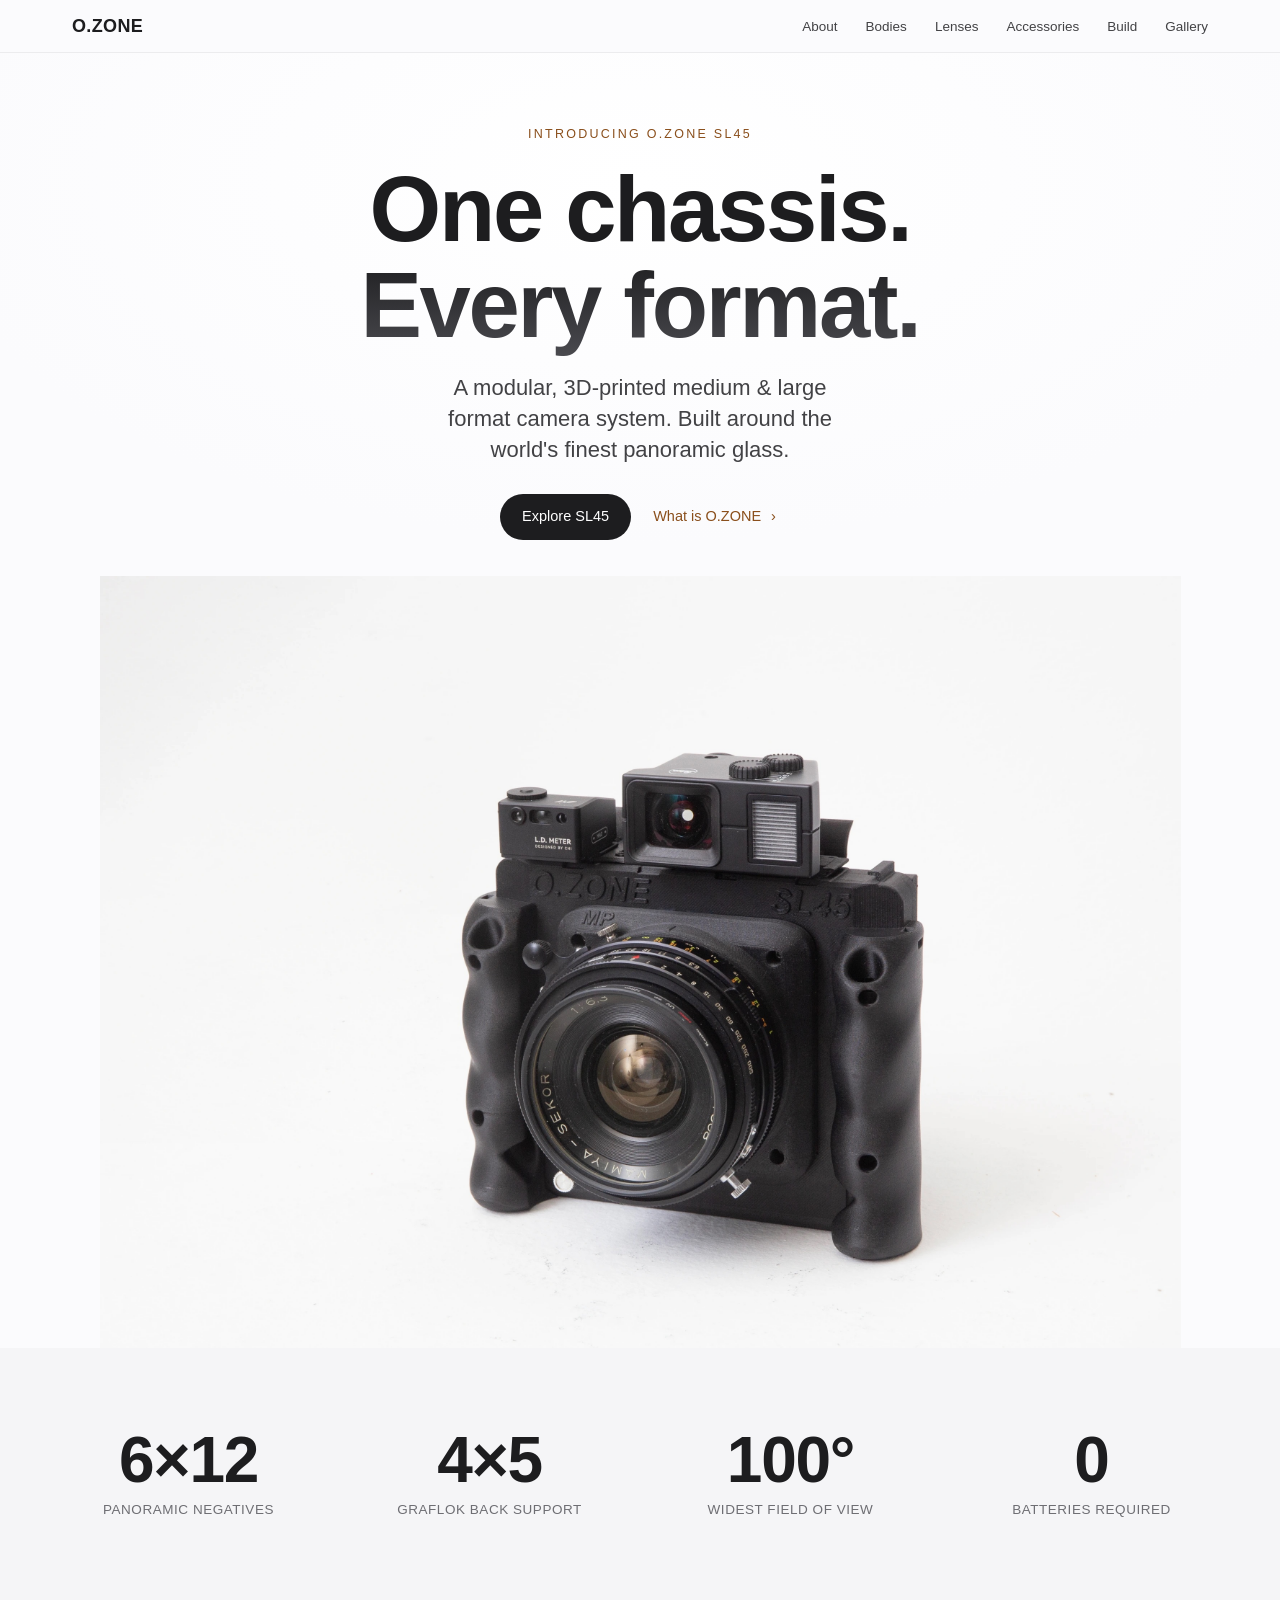
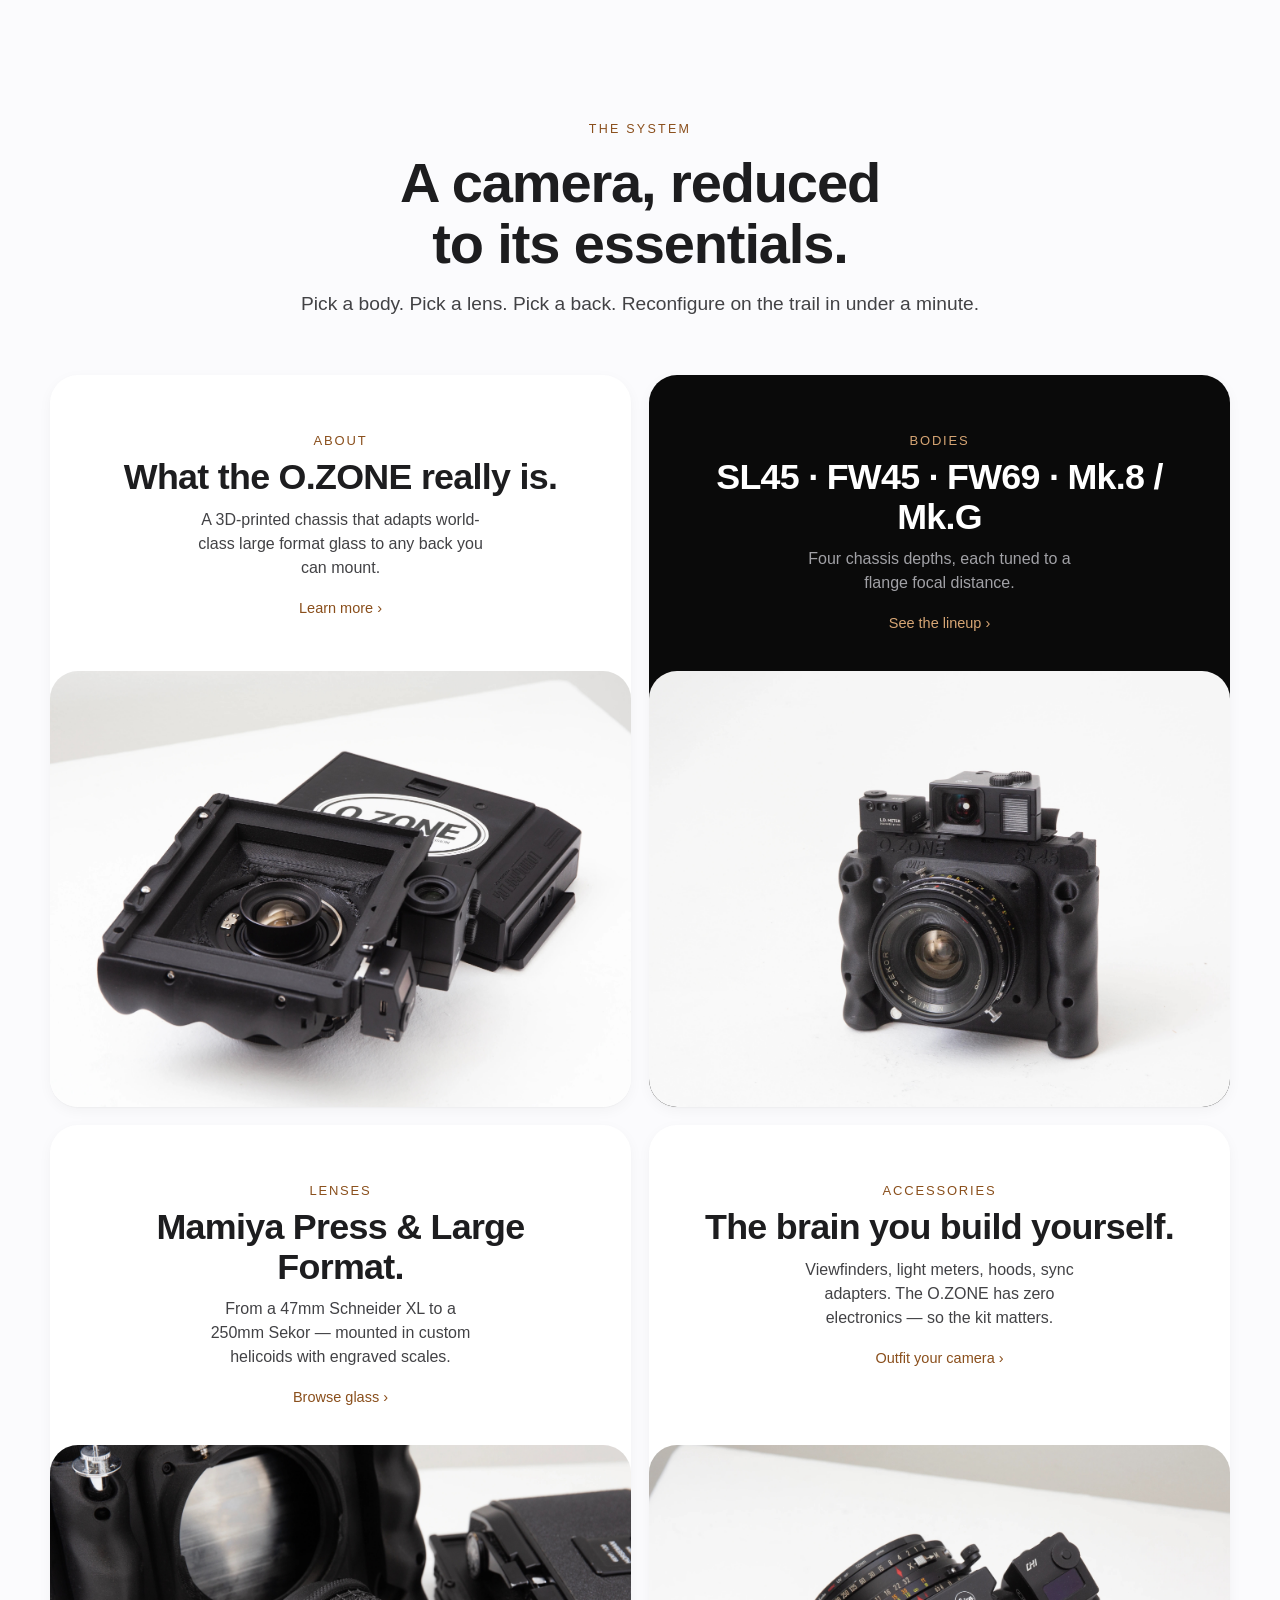
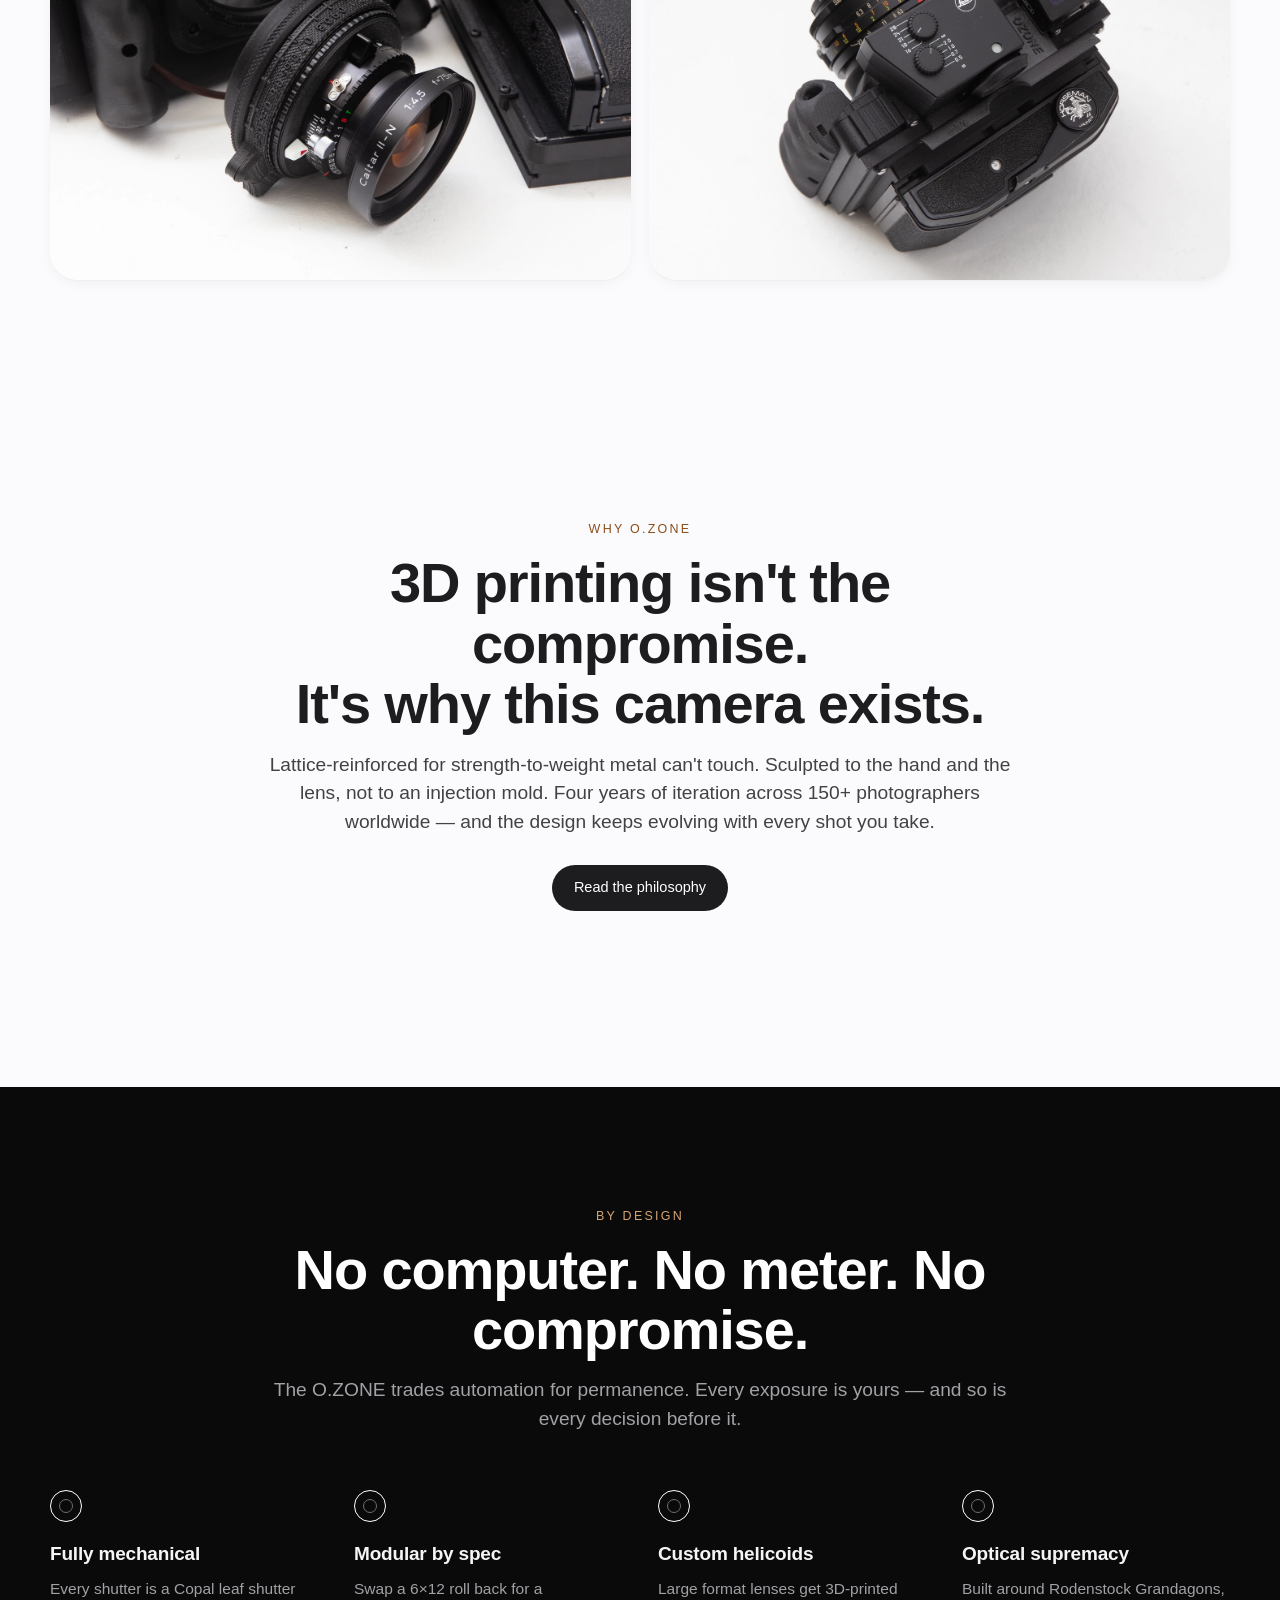
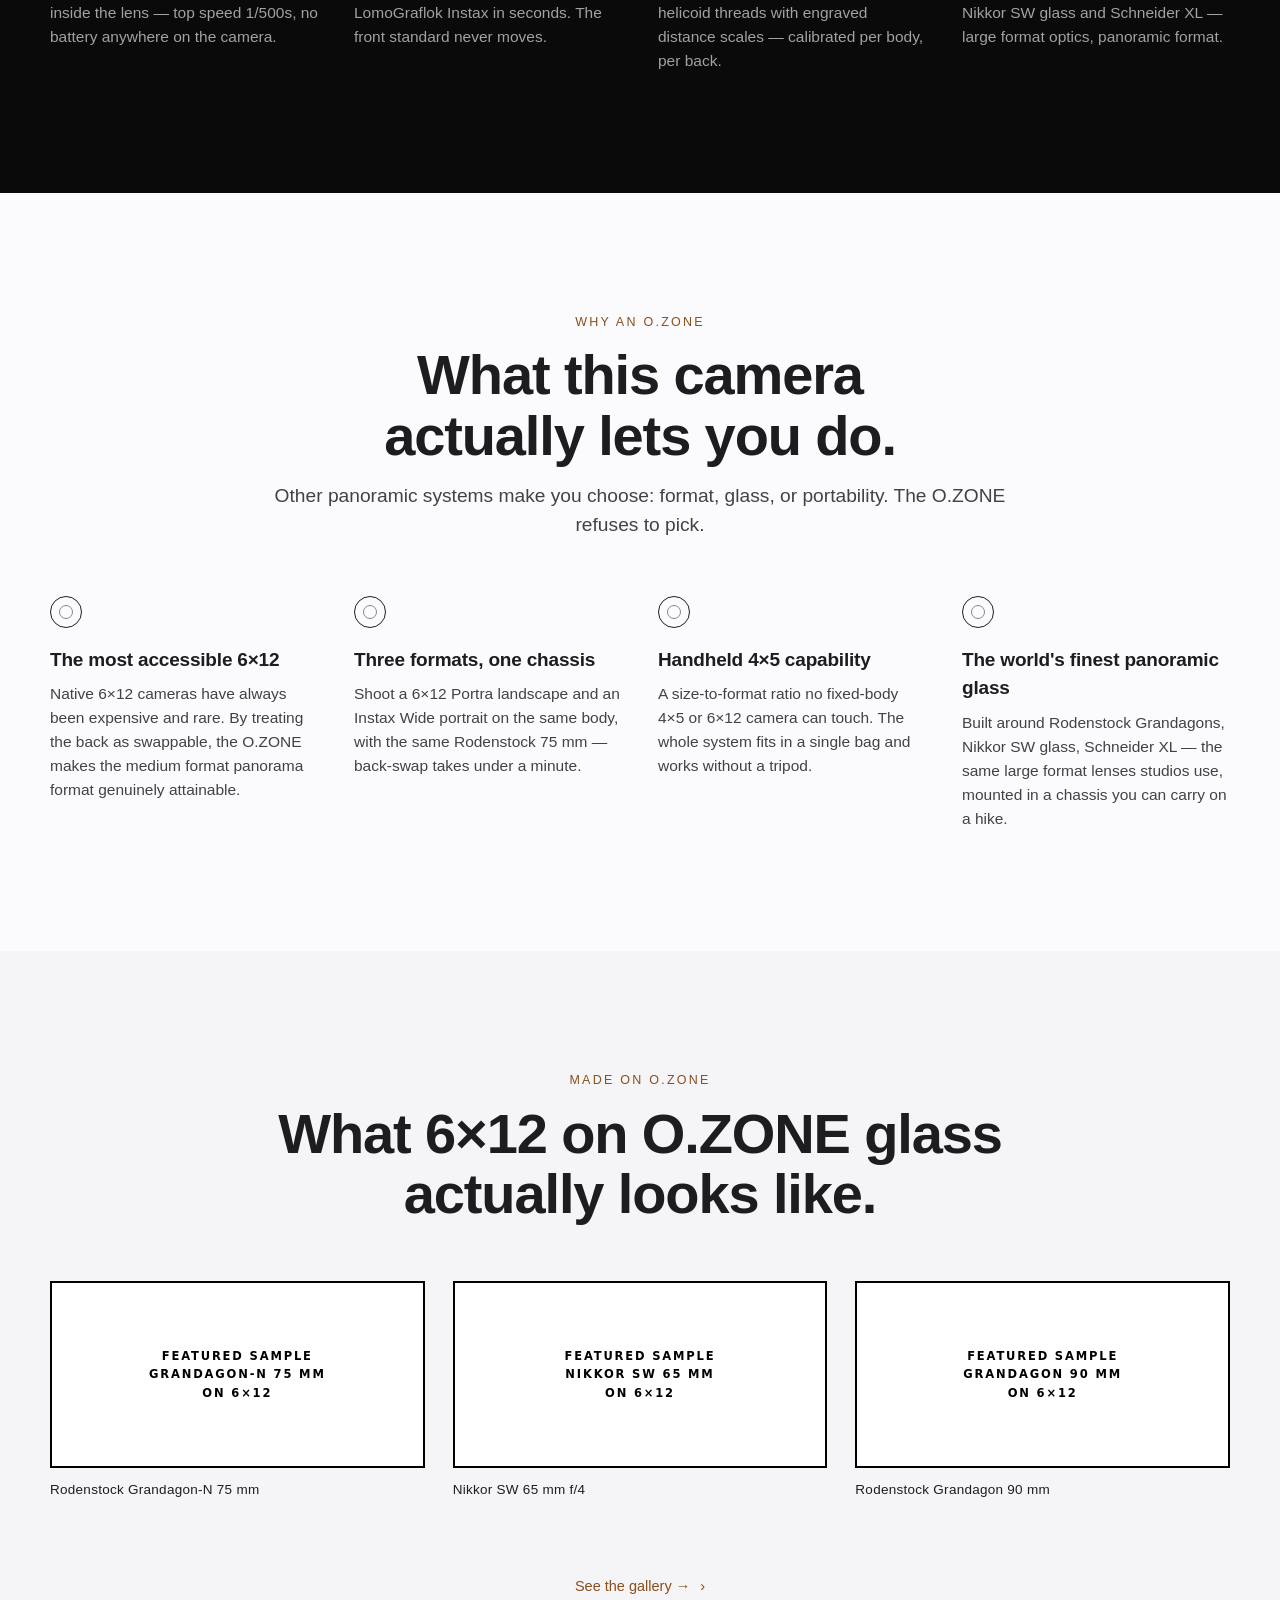
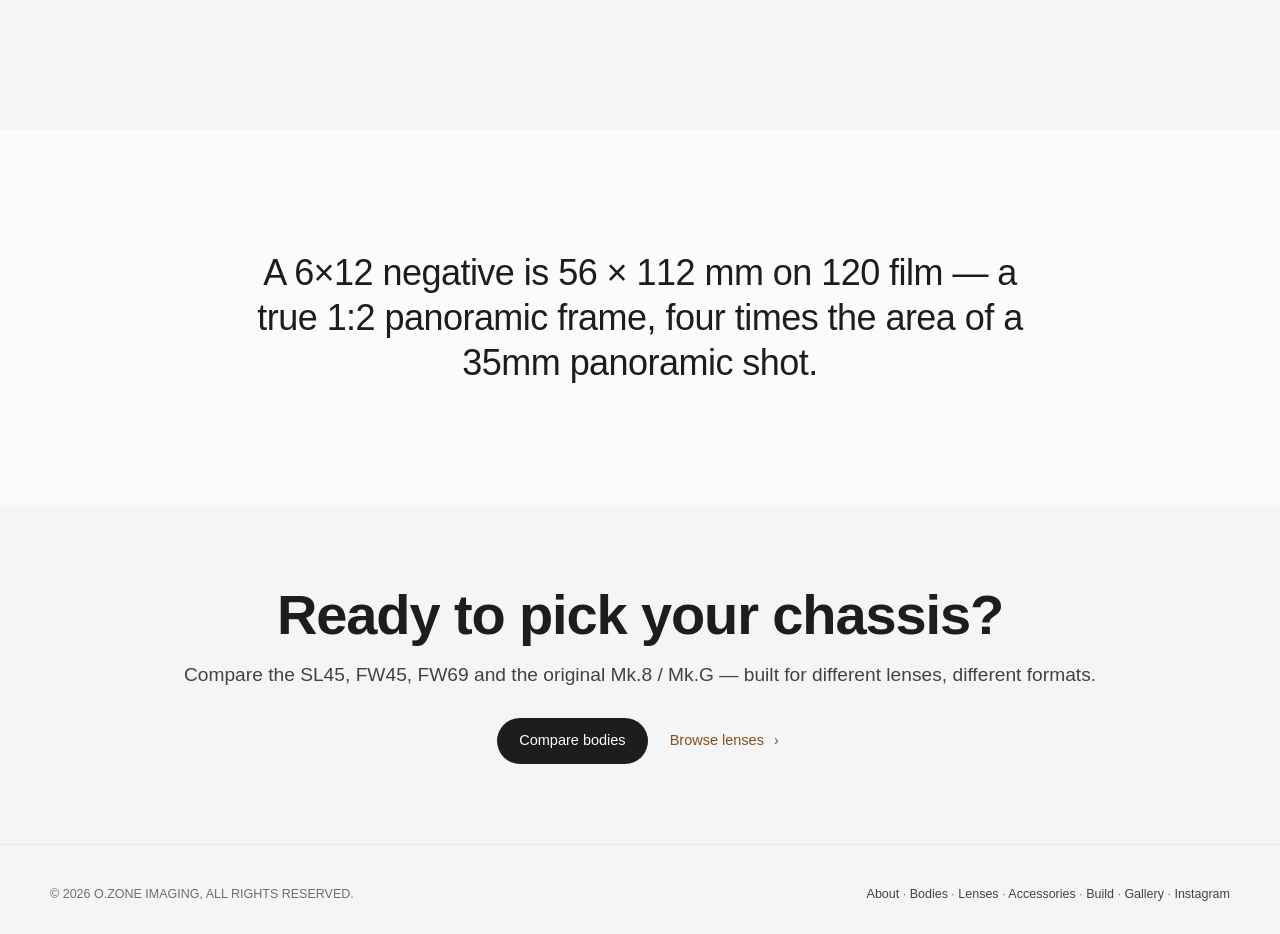
==== commit b3d1b0c5: "Redesign Open Graph image: 1200×630, nothing gets cropped The previous og.png was a 1400×900 screens" ====
--- a/index.html
+++ b/index.html
@@ -14,7 +14,11 @@
   <meta property="og:site_name" content="O.ZONE" />
   <meta property="og:title" content="O.ZONE — Modular medium &amp; large format, 3D printed." />
   <meta property="og:description" content="A modular, 3D-printed medium &amp; large format camera system. Built around the world's finest panoramic glass." />
-  <meta property="og:image" content="https://o-zone.xyz/assets/hero/og.png" />
+  <meta property="og:image" content="https://o-zone.xyz/assets/hero/og.png?v=2" />
+  <meta property="og:image:width" content="1200" />
+  <meta property="og:image:height" content="630" />
+  <meta property="og:image:type" content="image/png" />
+  <meta name="twitter:image" content="https://o-zone.xyz/assets/hero/og.png?v=2" />
   <meta property="og:url" content="https://o-zone.xyz/" />
   <meta name="twitter:card" content="summary_large_image" />
 
--- a/css/style.css
+++ b/css/style.css
@@ -313,7 +313,7 @@
   border-radius: var(--radius-lg);
   overflow: hidden;
   background: var(--bg-elev);
-  min-height: 480px;
+  min-height: 560px;
   padding: 56px 44px 0;
   text-align: center;
   display: flex;
@@ -322,6 +322,7 @@
   box-shadow: var(--shadow-sm);
   transition: transform .35s var(--ease), box-shadow .35s var(--ease);
 }
+@media (max-width: 760px) { .tile { min-height: 600px; } }
 .tile:hover { transform: translateY(-3px); box-shadow: var(--shadow-md); }
 .tile.dark { background: #0a0a0a; color: #fff; }
 .tile.dark .tile-sub { color: #a1a1a6; }
@@ -348,6 +349,7 @@
 }
 .tile-link {
   margin-top: 18px;
+  margin-bottom: 36px;          /* breathing room above the image below */
   font-size: 14.5px;
   color: var(--accent-ink);
   font-weight: 500;
@@ -356,12 +358,13 @@
 .tile-link::after { content: "›"; margin-left: 4px; transition: transform .2s var(--ease); }
 .tile:hover .tile-link::after { transform: translateX(3px); }
 .tile-img {
-  margin-top: auto;
-  width: 100%;
+  margin: auto -44px 0;                       /* extend past tile's horizontal padding */
+  width: calc(100% + 88px);                    /* fill tile width edge-to-edge */
   aspect-ratio: 4 / 3;
-  background-size: contain;
-  background-position: center bottom;
+  background-size: cover;                      /* fill the rounded area, no visible square */
+  background-position: center;
   background-repeat: no-repeat;
+  border-radius: var(--radius-lg) var(--radius-lg) 0 0;  /* round top corners to mirror tile's curve */
 }
 
 /* ---------- Feature stripe (icons + copy) ---------- */
@@ -1238,6 +1241,57 @@
   font-variant-numeric: tabular-nums;
 }
 
+/* Instagram embed grid (Featured posts on gallery) */
+.ig-grid {
+  display: grid;
+  grid-template-columns: repeat(3, 1fr);
+  gap: 24px;
+  align-items: start;
+  max-width: var(--max-w);
+  margin: 0 auto;
+}
+.ig-item {
+  display: flex;
+  flex-direction: column;
+  align-items: center;
+}
+.ig-grid .instagram-media {
+  /* Override Instagram's default inline min/max widths so embeds fit our grid columns */
+  margin: 0 !important;
+  width: 100% !important;
+  min-width: 0 !important;
+  max-width: 540px !important;
+}
+.ig-note {
+  margin-top: 12px;
+  font-size: 13px;
+  color: var(--ink-mute);
+  text-align: center;
+  line-height: 1.5;
+  max-width: 36ch;
+}
+.ig-more {
+  margin-top: 48px;
+  text-align: center;
+  font-size: 13px;
+  color: var(--ink-faint);
+  font-style: italic;
+}
+.ig-more code {
+  font-style: normal;
+  font-size: 12px;
+  background: var(--line-soft);
+  padding: 2px 6px;
+  border-radius: 4px;
+}
+@media (max-width: 960px) {
+  .ig-grid {
+    grid-template-columns: 1fr;
+    gap: 36px;
+    max-width: 540px;
+  }
+}
+
 /* Featured photographer */
 .featured-photographer {
   display: grid;
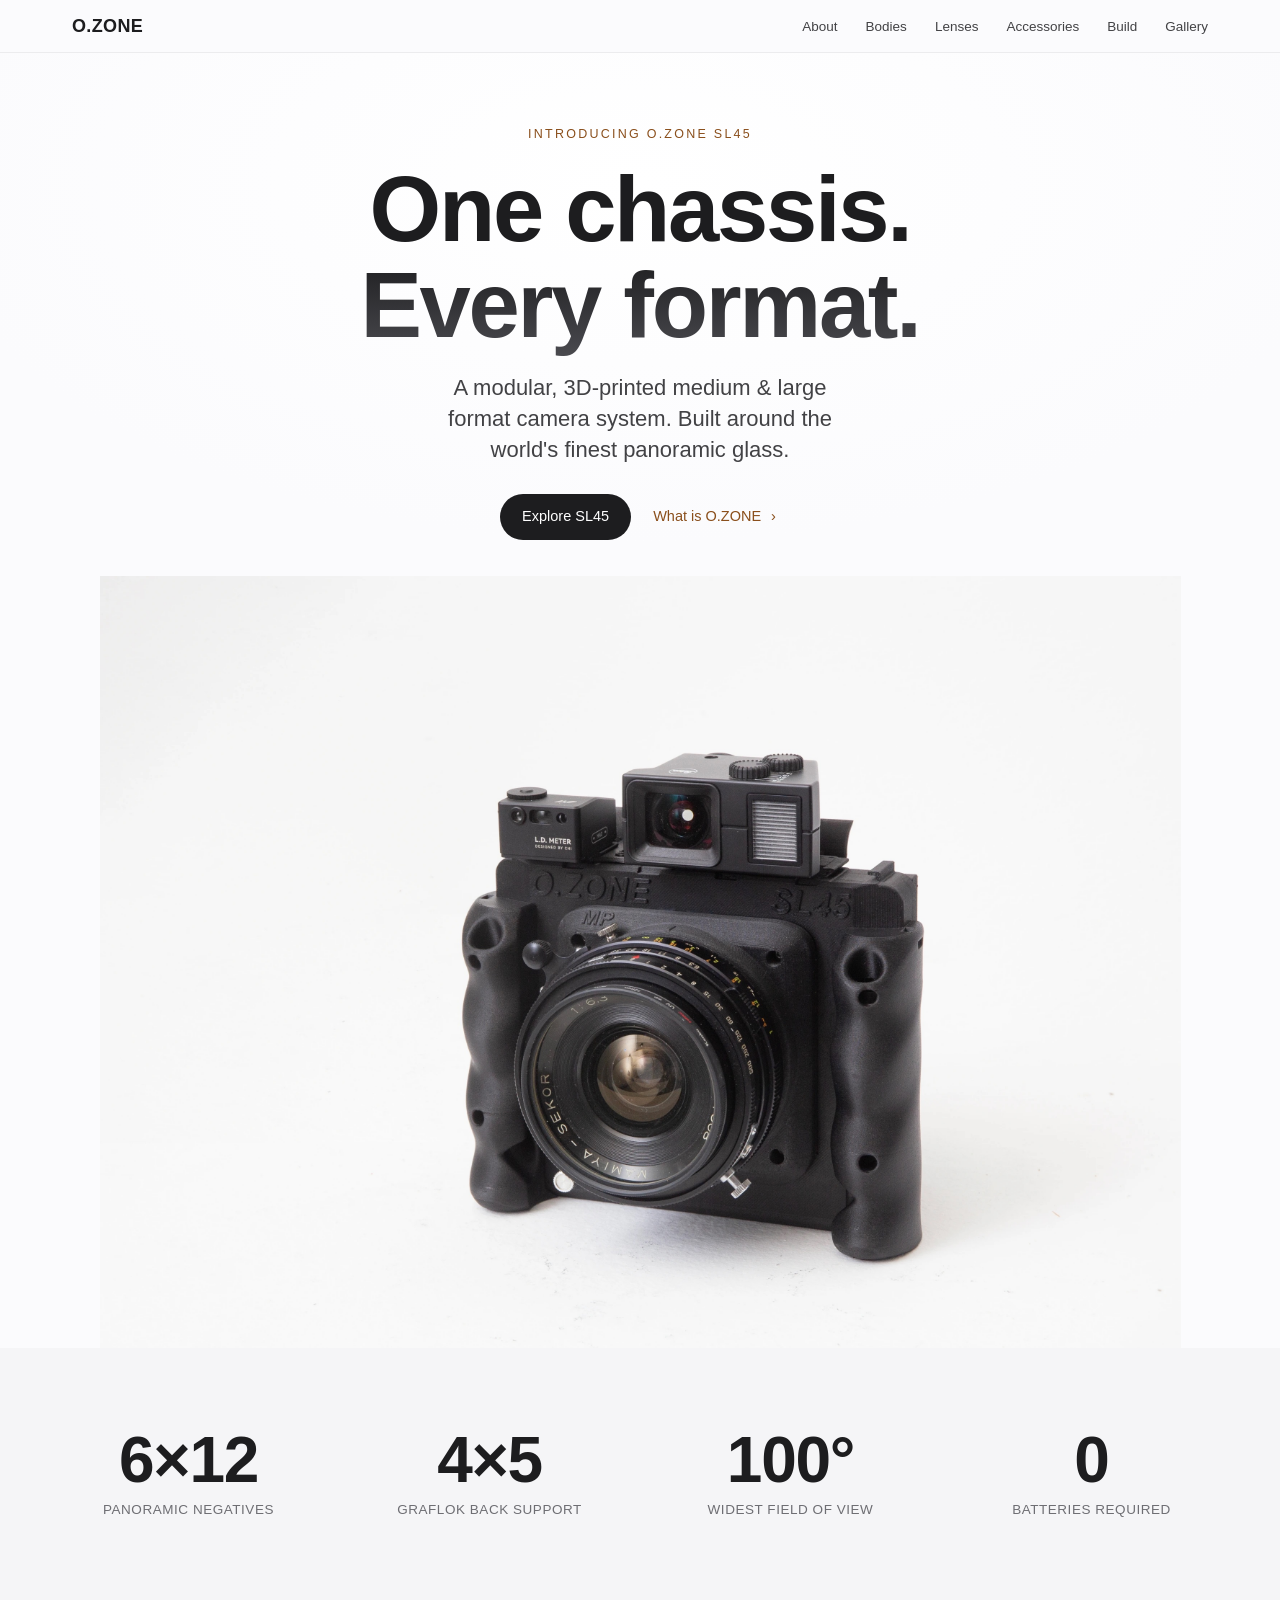
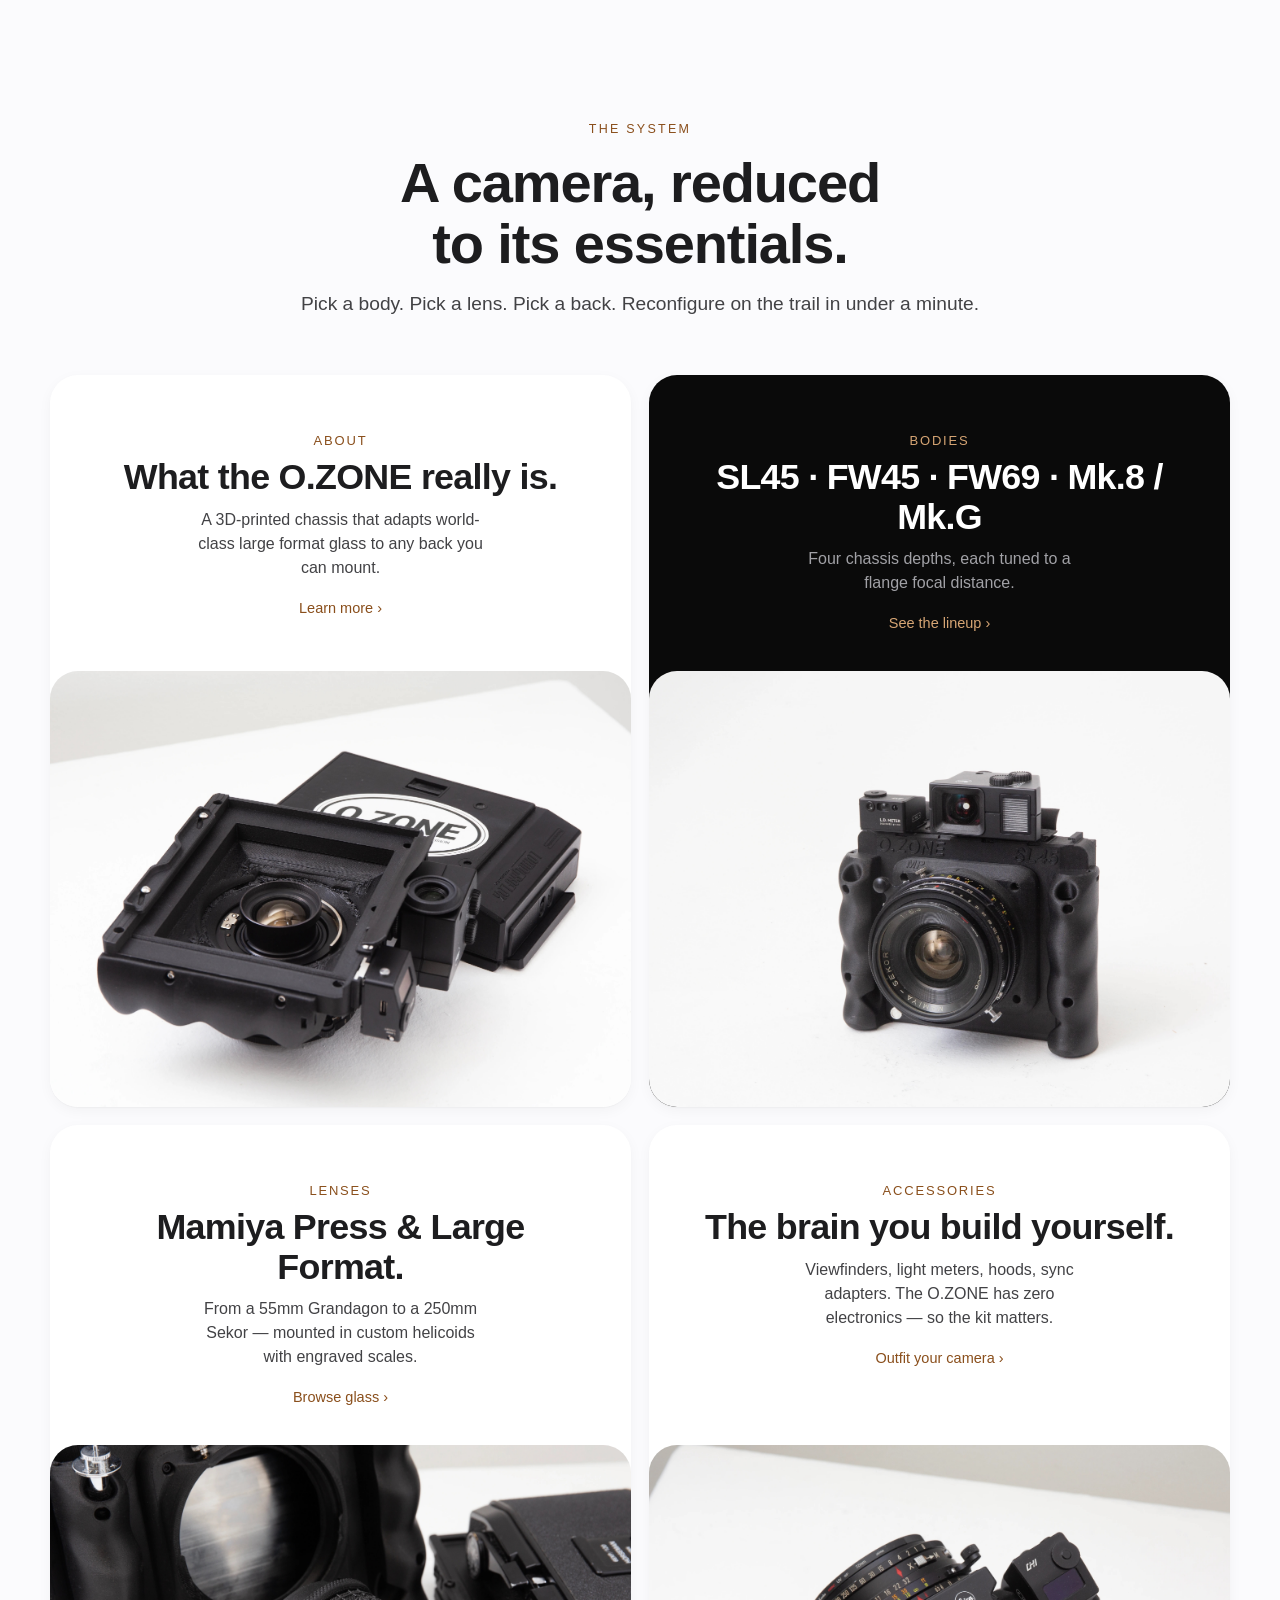
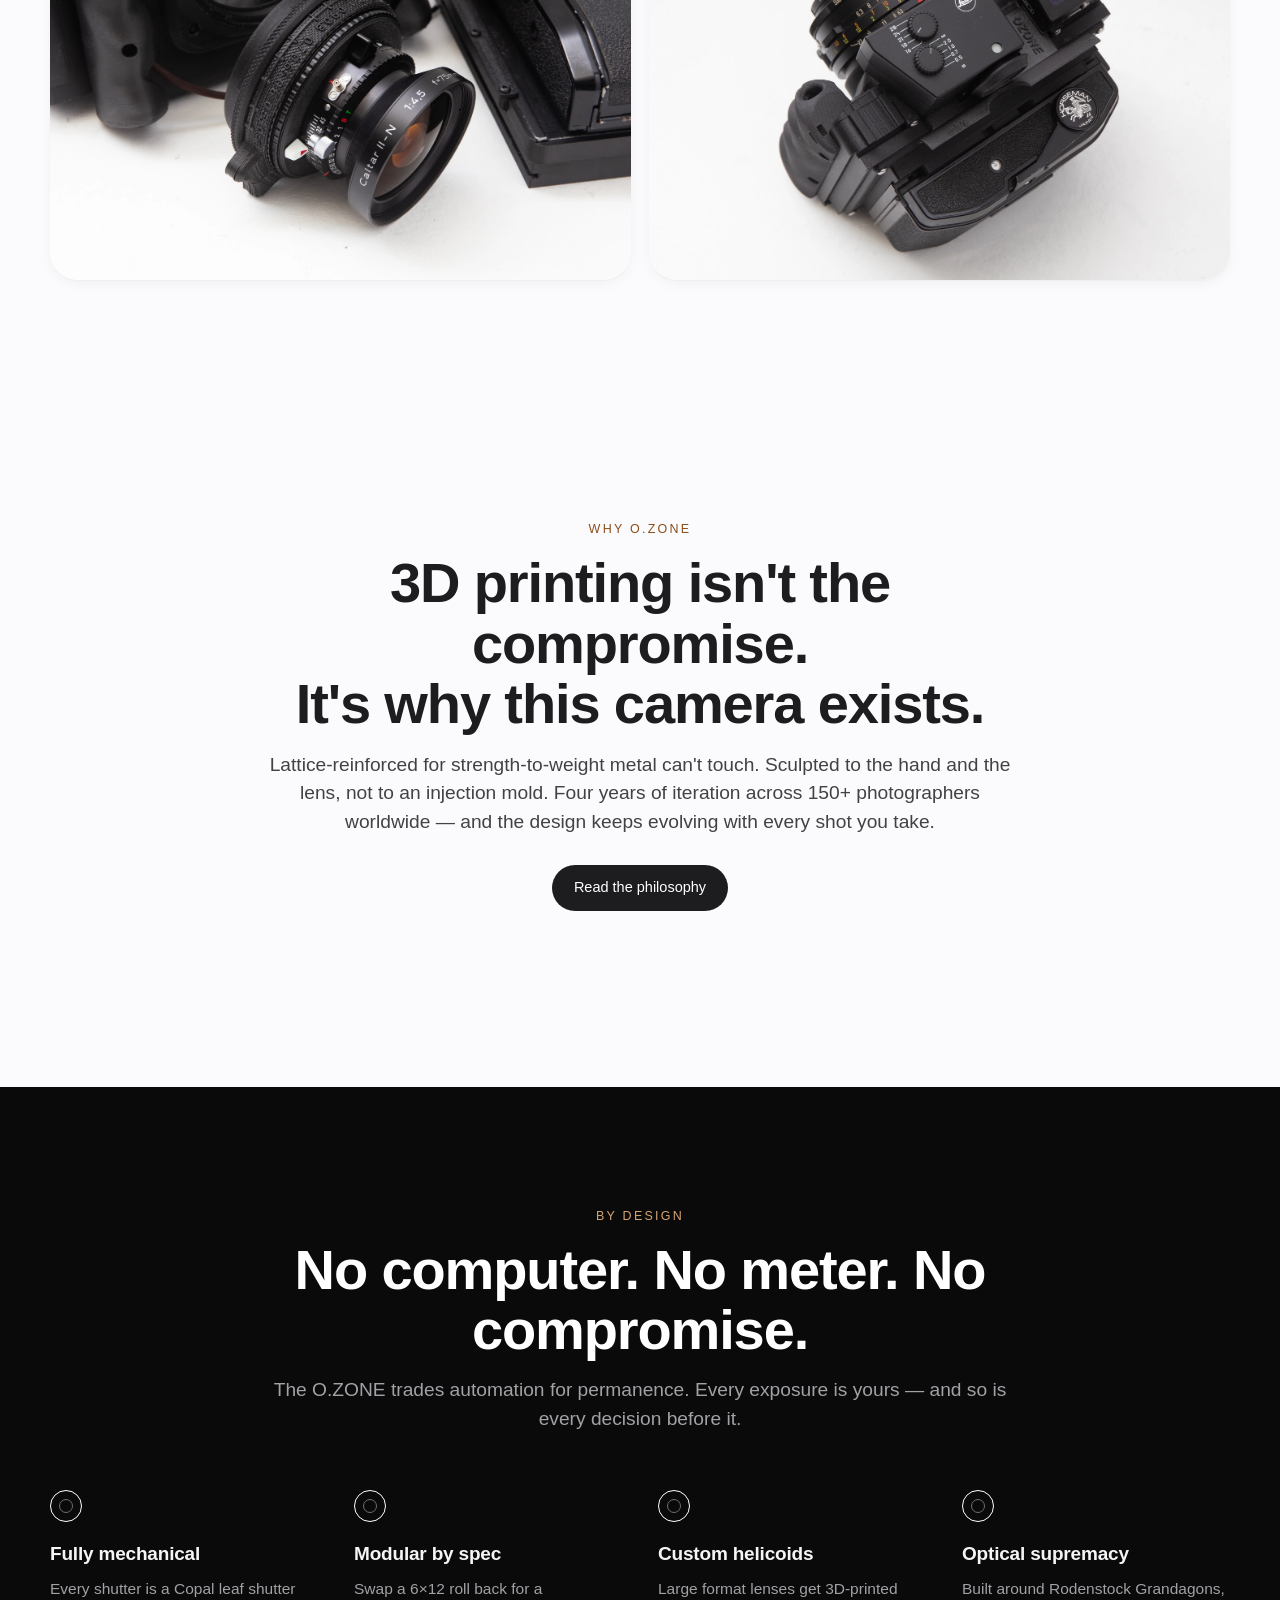
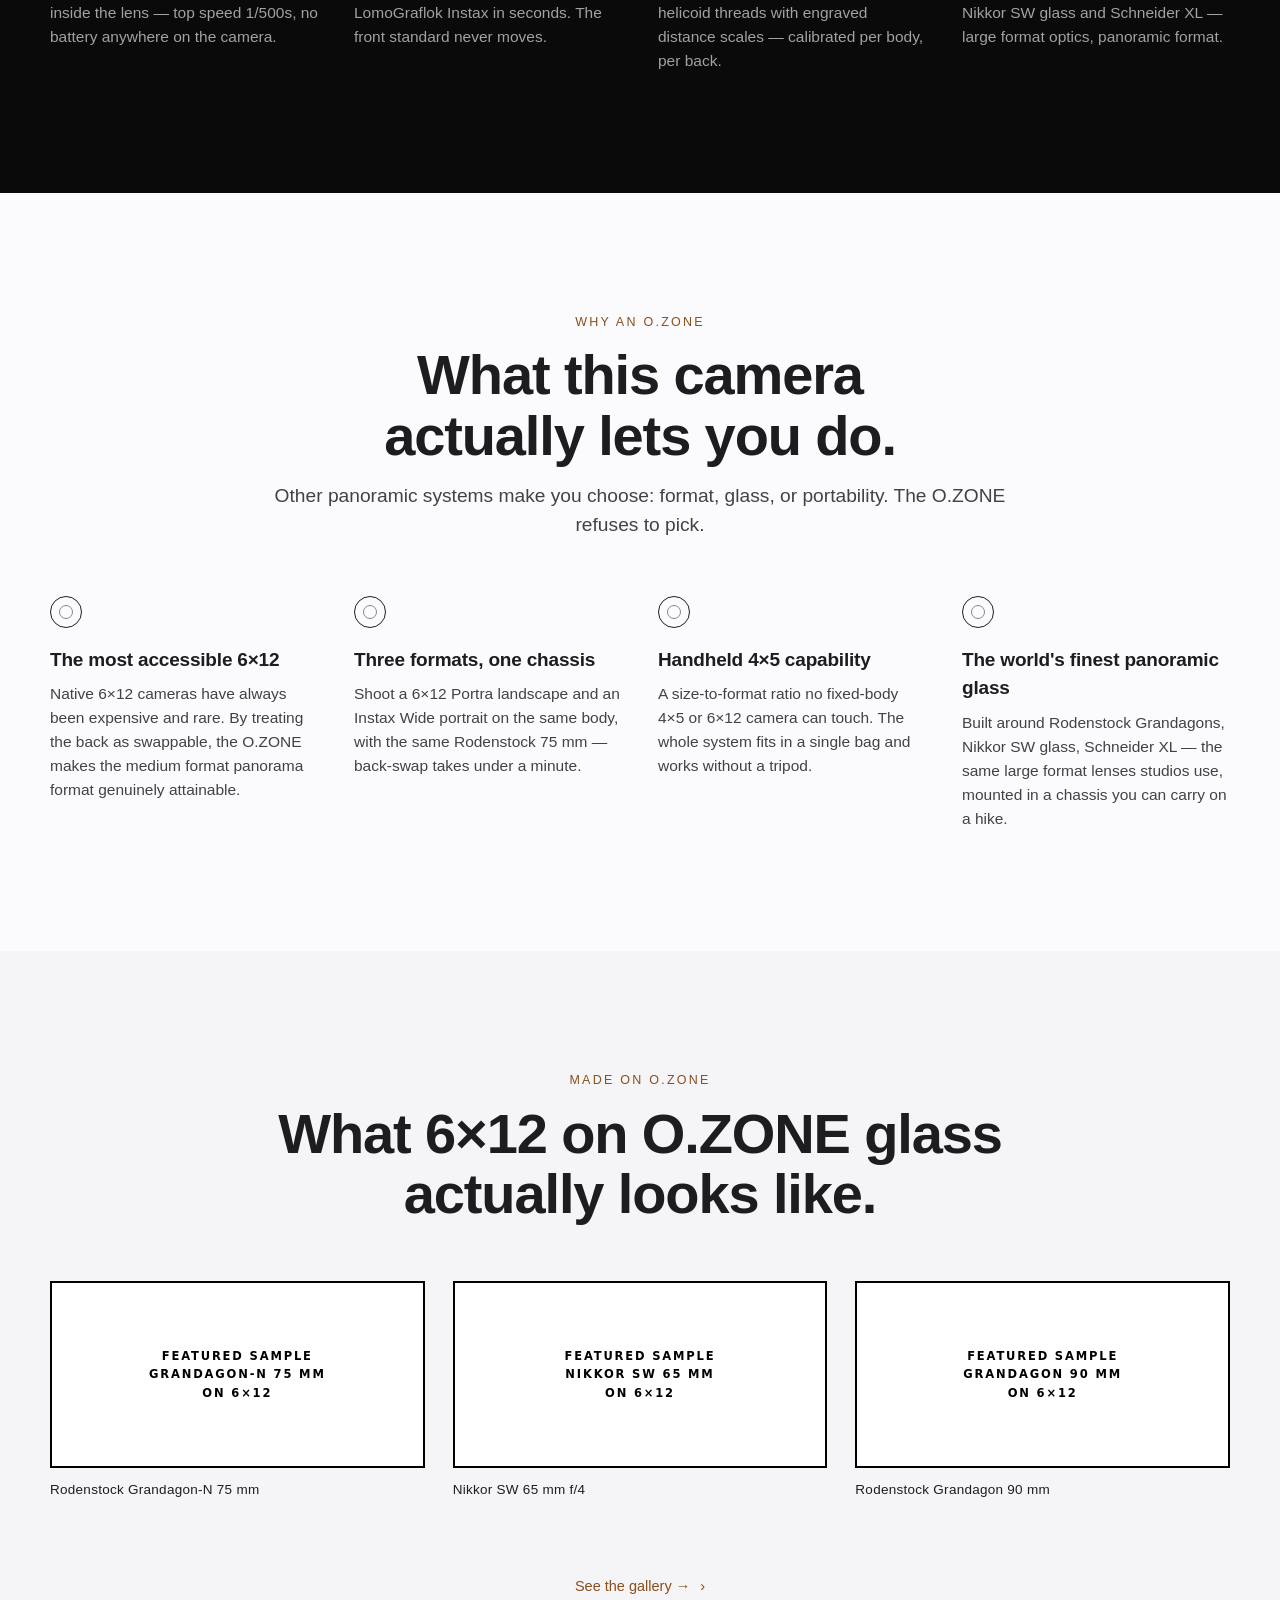
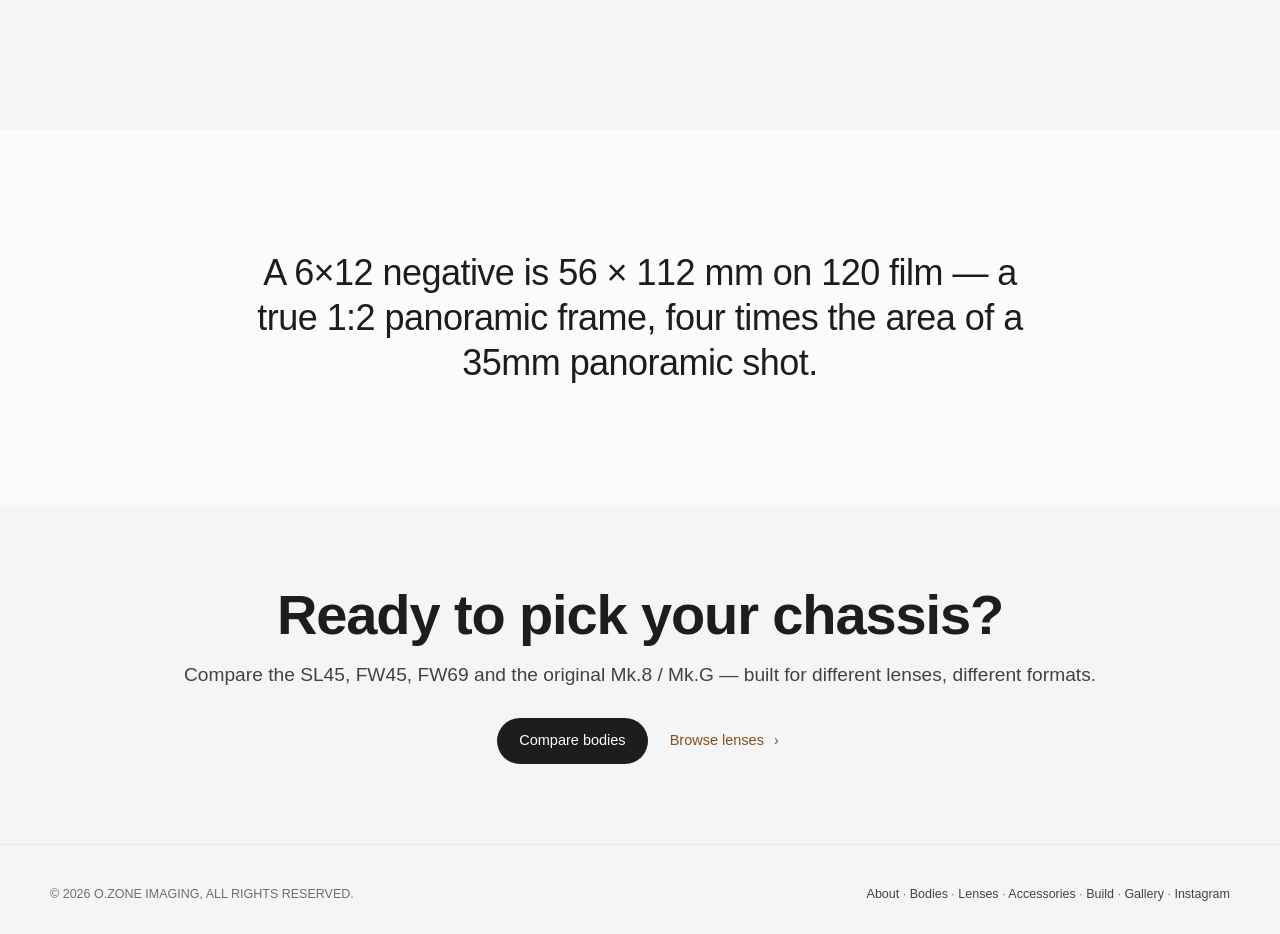
==== commit d3f7a12e: "Remove lingering Schneider 47 mm XL references + ignore raw photo staging Three places still mention" ====
--- a/index.html
+++ b/index.html
@@ -109,7 +109,7 @@
         <a href="lenses.html" class="tile reveal">
           <p class="tile-eyebrow">Lenses</p>
           <h3 class="tile-title">Mamiya Press &amp; Large Format.</h3>
-          <p class="tile-sub">From a 47mm Schneider XL to a 250mm Sekor — mounted in custom helicoids with engraved scales.</p>
+          <p class="tile-sub">From a 55mm Grandagon to a 250mm Sekor — mounted in custom helicoids with engraved scales.</p>
           <span class="tile-link">Browse glass</span>
           <div class="tile-img" style="background-image:url('SL45 image/O-Zone SL452.jpeg')"></div>
         </a>
--- a/css/style.css
+++ b/css/style.css
@@ -1114,14 +1114,6 @@
   max-width: 56ch;
 }
 
-.config-step.optional .config-step-head h2::after {
-  content: " · third-party";
-  color: var(--ink-faint);
-  font-weight: 400;
-  font-size: 0.7em;
-  letter-spacing: 0;
-}
-
 /* ----- Image placeholders (until real photos land) ----- */
 .img-placeholder {
   background: #fff;
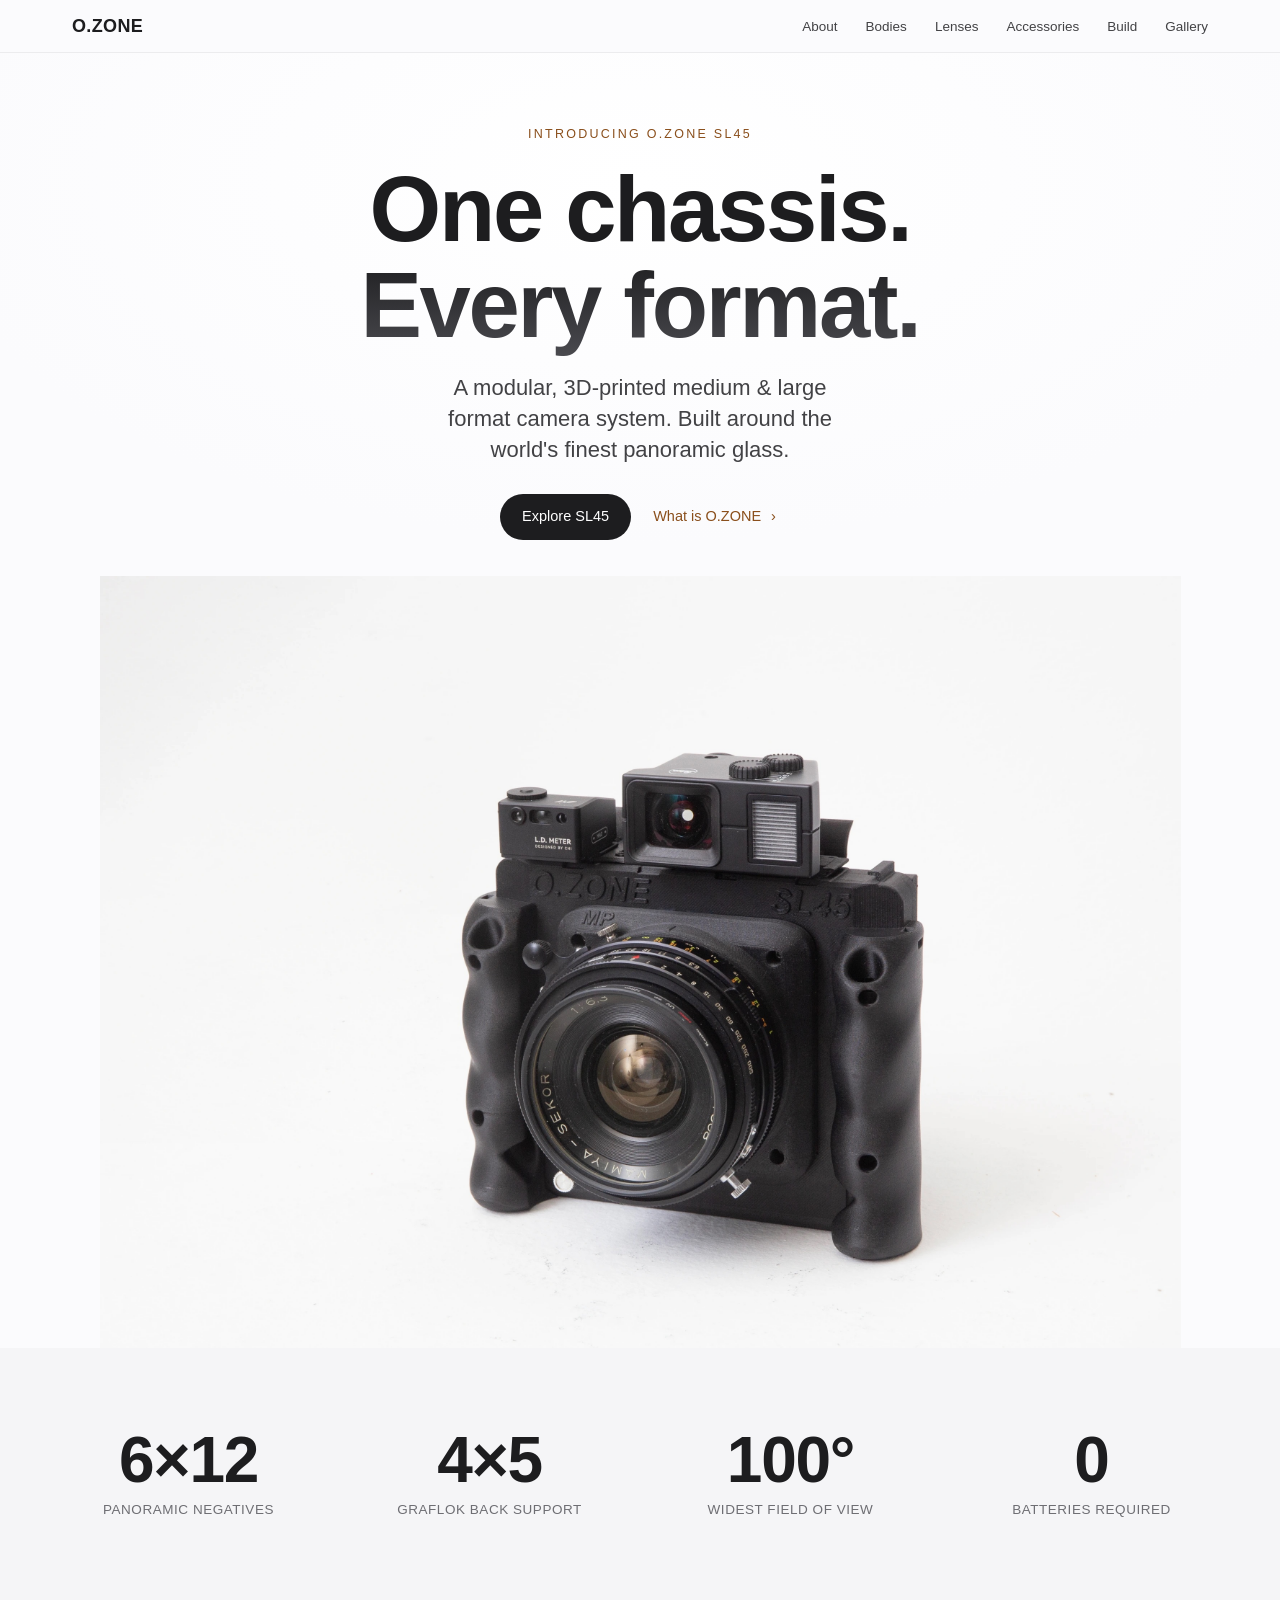
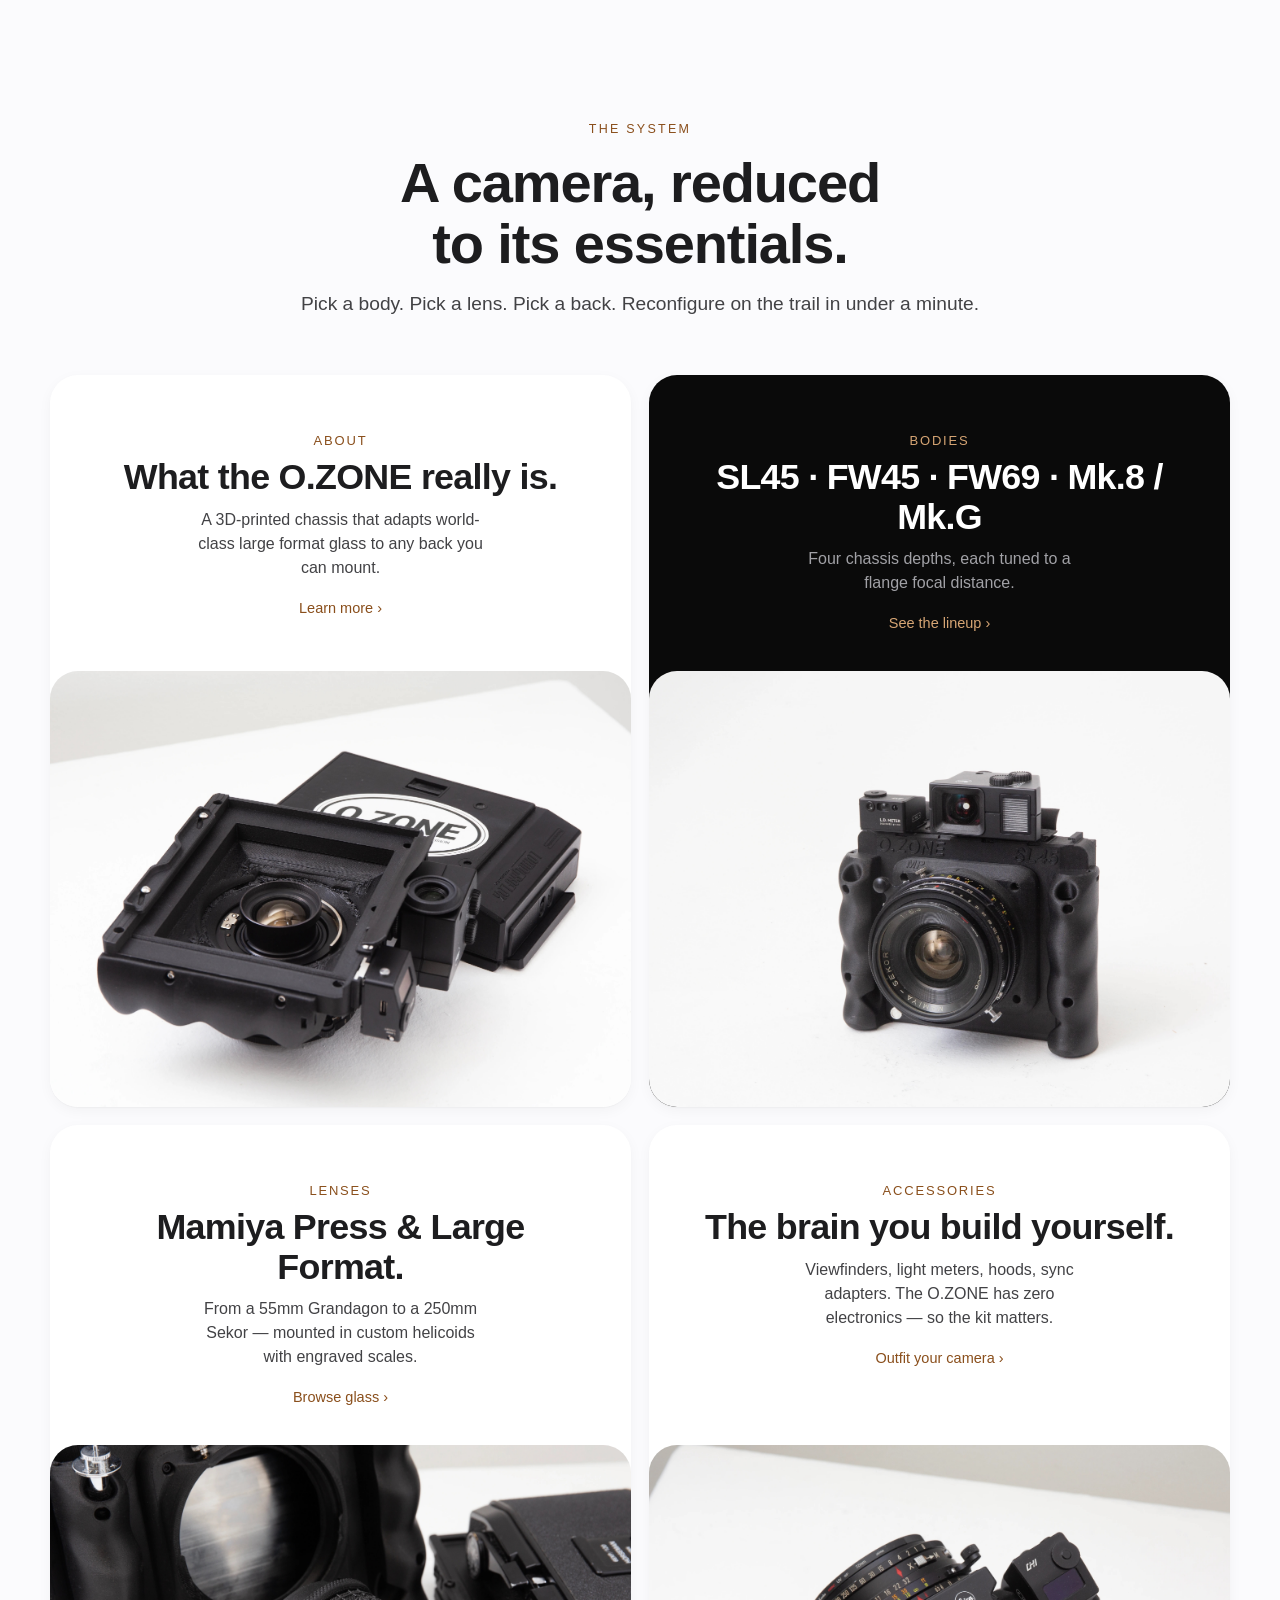
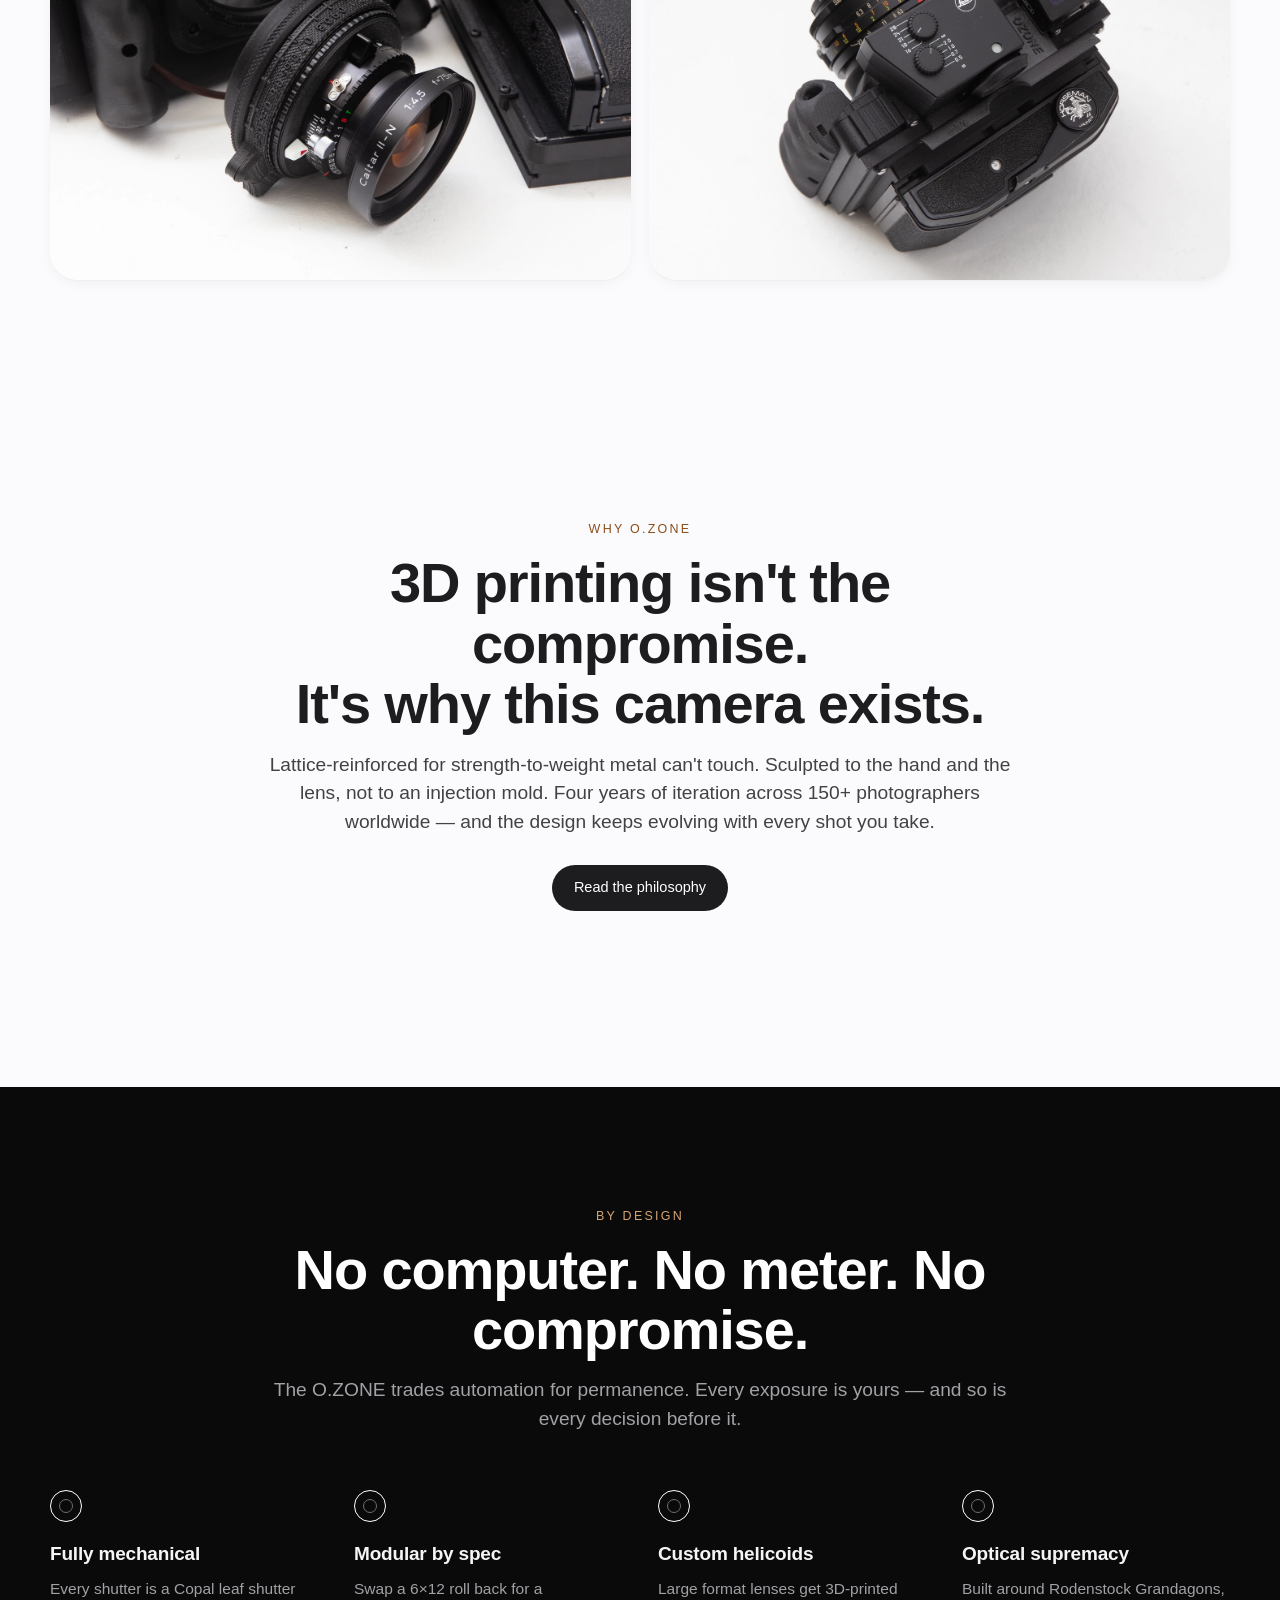
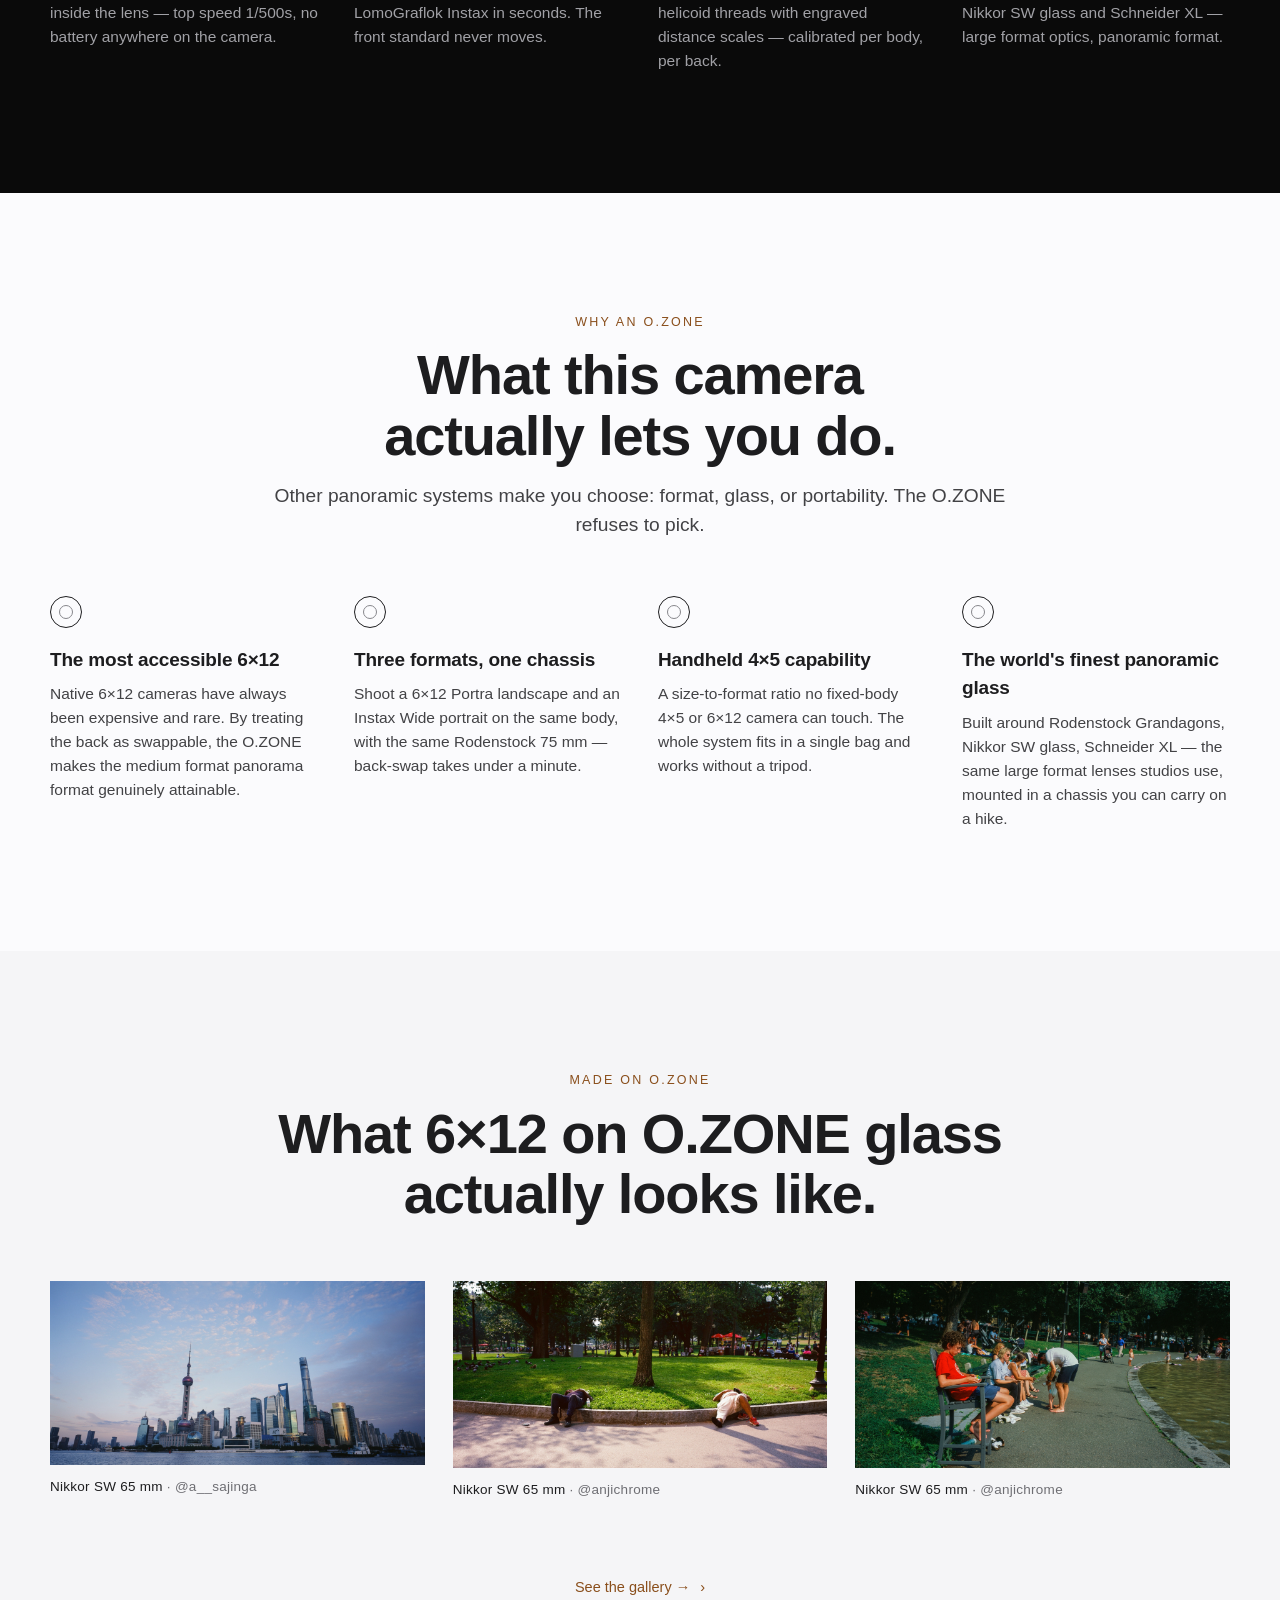
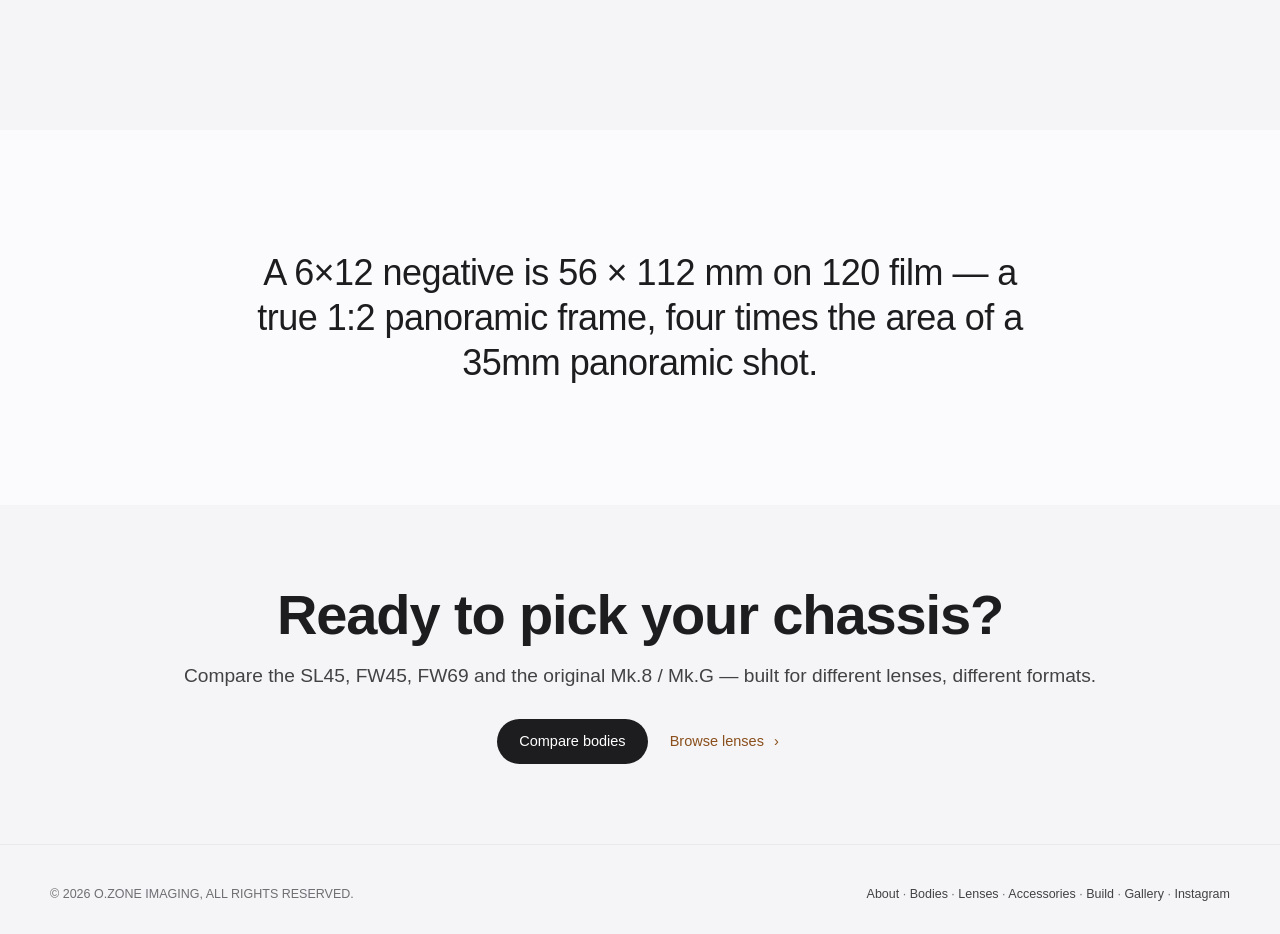
==== commit 65b38f6a: "Home + lenses: real sample photos, hero title → "Shanghai" - index.html: 3-slot teaser now picks 3 r" ====
--- a/index.html
+++ b/index.html
@@ -95,7 +95,7 @@
           <h3 class="tile-title">What the O.ZONE really is.</h3>
           <p class="tile-sub">A 3D-printed chassis that adapts world-class large format glass to any back you can mount.</p>
           <span class="tile-link">Learn more</span>
-          <div class="tile-img" style="background-image:url('SL45 image/O-Zone SL453.jpeg')"></div>
+          <div class="tile-img" role="img" aria-label="O.ZONE SL45 chassis with its lens cone detached, showing the modular interior" style="background-image:url('SL45 image/O-Zone SL453.jpeg')"></div>
         </a>
 
         <a href="bodies.html" class="tile dark reveal">
@@ -103,7 +103,7 @@
           <h3 class="tile-title">SL45 · FW45 · FW69 · Mk.8 / Mk.G</h3>
           <p class="tile-sub">Four chassis depths, each tuned to a flange focal distance.</p>
           <span class="tile-link">See the lineup</span>
-          <div class="tile-img" style="background-image:url('SL45 image/O-Zone SL456.jpeg')"></div>
+          <div class="tile-img" role="img" aria-label="O.ZONE SL45 in three-quarter view with Mamiya Press 50 mm lens, optical viewfinder, and shoe-mount light meter mounted" style="background-image:url('SL45 image/O-Zone SL456.jpeg')"></div>
         </a>
 
         <a href="lenses.html" class="tile reveal">
@@ -111,7 +111,7 @@
           <h3 class="tile-title">Mamiya Press &amp; Large Format.</h3>
           <p class="tile-sub">From a 55mm Grandagon to a 250mm Sekor — mounted in custom helicoids with engraved scales.</p>
           <span class="tile-link">Browse glass</span>
-          <div class="tile-img" style="background-image:url('SL45 image/O-Zone SL452.jpeg')"></div>
+          <div class="tile-img" role="img" aria-label="O.ZONE SL45 camera shown from the rear, helicoid distance scale visible" style="background-image:url('SL45 image/O-Zone SL452.jpeg')"></div>
         </a>
 
         <a href="accessories.html" class="tile reveal">
@@ -119,7 +119,7 @@
           <h3 class="tile-title">The brain you build yourself.</h3>
           <p class="tile-sub">Viewfinders, light meters, hoods, sync adapters. The O.ZONE has zero electronics — so the kit matters.</p>
           <span class="tile-link">Outfit your camera</span>
-          <div class="tile-img" style="background-image:url('SL45 image/O-Zone SL451.jpeg')"></div>
+          <div class="tile-img" role="img" aria-label="O.ZONE SL45 camera body shown from above with viewfinder, light meter and Mamiya Press 50 mm lens" style="background-image:url('SL45 image/O-Zone SL451.jpeg')"></div>
         </a>
       </div>
     </div>
@@ -213,24 +213,52 @@
         <h2 class="section-title">What 6×12 on O.ZONE glass<br/>actually looks like.</h2>
       </div>
 
-      <div class="sample-grid teaser">
-        <figure class="reveal">
-          <div class="img-placeholder pano">Featured sample<br/>Grandagon-N 75 mm<br/>on 6×12</div>
-          <figcaption><strong>Rodenstock Grandagon-N 75 mm</strong></figcaption>
-        </figure>
-        <figure class="reveal">
-          <div class="img-placeholder pano">Featured sample<br/>Nikkor SW 65 mm<br/>on 6×12</div>
-          <figcaption><strong>Nikkor SW 65 mm f/4</strong></figcaption>
-        </figure>
-        <figure class="reveal">
-          <div class="img-placeholder pano">Featured sample<br/>Grandagon 90 mm<br/>on 6×12</div>
-          <figcaption><strong>Rodenstock Grandagon 90 mm</strong></figcaption>
-        </figure>
+      <div class="sample-grid teaser" id="index-sample-grid">
+        <figure class="reveal"><a class="gallery-img-link" data-lightbox><img class="gallery-img" alt="" loading="lazy"></a><figcaption></figcaption></figure>
+        <figure class="reveal"><a class="gallery-img-link" data-lightbox><img class="gallery-img" alt="" loading="lazy"></a><figcaption></figcaption></figure>
+        <figure class="reveal"><a class="gallery-img-link" data-lightbox><img class="gallery-img" alt="" loading="lazy"></a><figcaption></figcaption></figure>
       </div>
 
       <p class="center mt-l">
         <a href="gallery.html" class="btn btn-link">See the gallery →</a>
       </p>
+      <script>
+        // Pick 3 distinct random 6×12 shots on large-format glass for the teaser.
+        // Pool is built from compressed photos in assets/gallery/{photog}/{lg,md}/.
+        (function () {
+          var pool = [
+            { dir: 'a__sajinga', slug: 'fw45-nikkor-65-provia-100f',         lens: 'Nikkor SW 65 mm', handle: 'a__sajinga' },
+            { dir: 'a__sajinga', slug: 'fw45-nikkor65-lucky200',              lens: 'Nikkor SW 65 mm', handle: 'a__sajinga' },
+            { dir: 'a__sajinga', slug: '260227-sl45-rodenstock-75mm-e1000',   lens: 'Grandagon-N 75 mm', handle: 'a__sajinga' },
+            { dir: 'a__sajinga', slug: '260307-sl45-rodenstock-75mm-gold200', lens: 'Grandagon-N 75 mm', handle: 'a__sajinga' },
+            { dir: 'anjichrome', slug: 'fw45-nikkor-65mm-6x12-1',             lens: 'Nikkor SW 65 mm', handle: 'anjichrome' },
+            { dir: 'anjichrome', slug: 'fw45-nikkor-65mm-6x12-2',             lens: 'Nikkor SW 65 mm', handle: 'anjichrome' },
+            { dir: 'anjichrome', slug: 'fw45-nikkor-65mm-6x12-3',             lens: 'Nikkor SW 65 mm', handle: 'anjichrome' },
+            { dir: 'anjichrome', slug: 'fw45-nikkor-65mm-6x12-4',             lens: 'Nikkor SW 65 mm', handle: 'anjichrome' },
+            { dir: 'anjichrome', slug: 'fw45-nikkor-65mm-6x12-5',             lens: 'Nikkor SW 65 mm', handle: 'anjichrome' },
+            { dir: 'anjichrome', slug: 'fw45-nikkor-65mm-6x12-6',             lens: 'Nikkor SW 65 mm', handle: 'anjichrome' },
+            { dir: 'anjichrome', slug: 'sl45-rodenstock-90mm-6x12-1',         lens: 'Grandagon 90 mm', handle: 'anjichrome' },
+            { dir: 'anjichrome', slug: 'sl45-rodenstock-90mm-6x12-2',         lens: 'Grandagon 90 mm', handle: 'anjichrome' },
+            { dir: 'anjichrome', slug: 'sl45-rodenstock-90mm-6x12-3',         lens: 'Grandagon 90 mm', handle: 'anjichrome' },
+          ];
+          for (var i = pool.length - 1; i > 0; i--) {
+            var j = Math.floor(Math.random() * (i + 1));
+            var t = pool[i]; pool[i] = pool[j]; pool[j] = t;
+          }
+          var picks = pool.slice(0, 3);
+          var figs = document.querySelectorAll('#index-sample-grid figure');
+          picks.forEach(function (p, i) {
+            var f = figs[i];
+            var a = f.querySelector('a');
+            var img = f.querySelector('img');
+            var cap = f.querySelector('figcaption');
+            a.href = 'assets/gallery/' + p.dir + '/lg/' + p.slug + '.jpg';
+            img.src = 'assets/gallery/' + p.dir + '/md/' + p.slug + '.jpg';
+            img.alt = p.lens + ' — 6×12 on O.ZONE';
+            cap.innerHTML = '<strong>' + p.lens + '</strong> · <a href="https://www.instagram.com/' + p.handle + '/" target="_blank" rel="noopener">@' + p.handle + '</a>';
+          });
+        })();
+      </script>
     </div>
   </section>
 
--- a/css/style.css
+++ b/css/style.css
@@ -1233,6 +1233,63 @@
   font-variant-numeric: tabular-nums;
 }
 
+/* Real photos (replaces .img-placeholder once a gallery slot has an image). */
+.gallery-img-link {
+  display: block;
+  cursor: zoom-in;
+  line-height: 0;
+  background: var(--line-soft);
+}
+.gallery-img {
+  display: block;
+  width: 100%;
+  height: auto;
+}
+/* Hero panorama is always cropped to 2:1 so the marquee shape stays consistent
+   regardless of which random photo loads. */
+.gallery-hero .gallery-img {
+  aspect-ratio: 2 / 1;
+  object-fit: cover;
+}
+/* Featured-photographer grid: uniform 4:3 tiles so the 2×2 grid stays clean
+   even when the underlying photos are mixed aspects (panoramas, instax, 4×5). */
+.featured-images .gallery-img {
+  aspect-ratio: 4 / 3;
+  object-fit: cover;
+}
+
+/* ----- Lightbox (fullscreen viewer for gallery photos) ----- */
+/* One click to zoom in (from thumbnail), one click anywhere to zoom out.
+   Background + image both fade/scale together for a calm open/close. */
+.lightbox {
+  position: fixed;
+  inset: 0;
+  background: rgba(20, 20, 22, 0.93);
+  display: flex;
+  align-items: center;
+  justify-content: center;
+  z-index: 1000;
+  padding: 24px;
+  cursor: zoom-out;
+  opacity: 0;
+  pointer-events: none;
+  transition: opacity .28s var(--ease);
+}
+.lightbox.open {
+  opacity: 1;
+  pointer-events: auto;
+}
+.lightbox-img {
+  max-width: 100%;
+  max-height: 100%;
+  display: block;
+  cursor: zoom-out;
+  box-shadow: 0 30px 80px rgba(0, 0, 0, 0.5);
+  transform: scale(0.96);
+  transition: transform .28s var(--ease);
+}
+.lightbox.open .lightbox-img { transform: scale(1); }
+
 /* Instagram embed grid (Featured posts on gallery) */
 .ig-grid {
   display: grid;
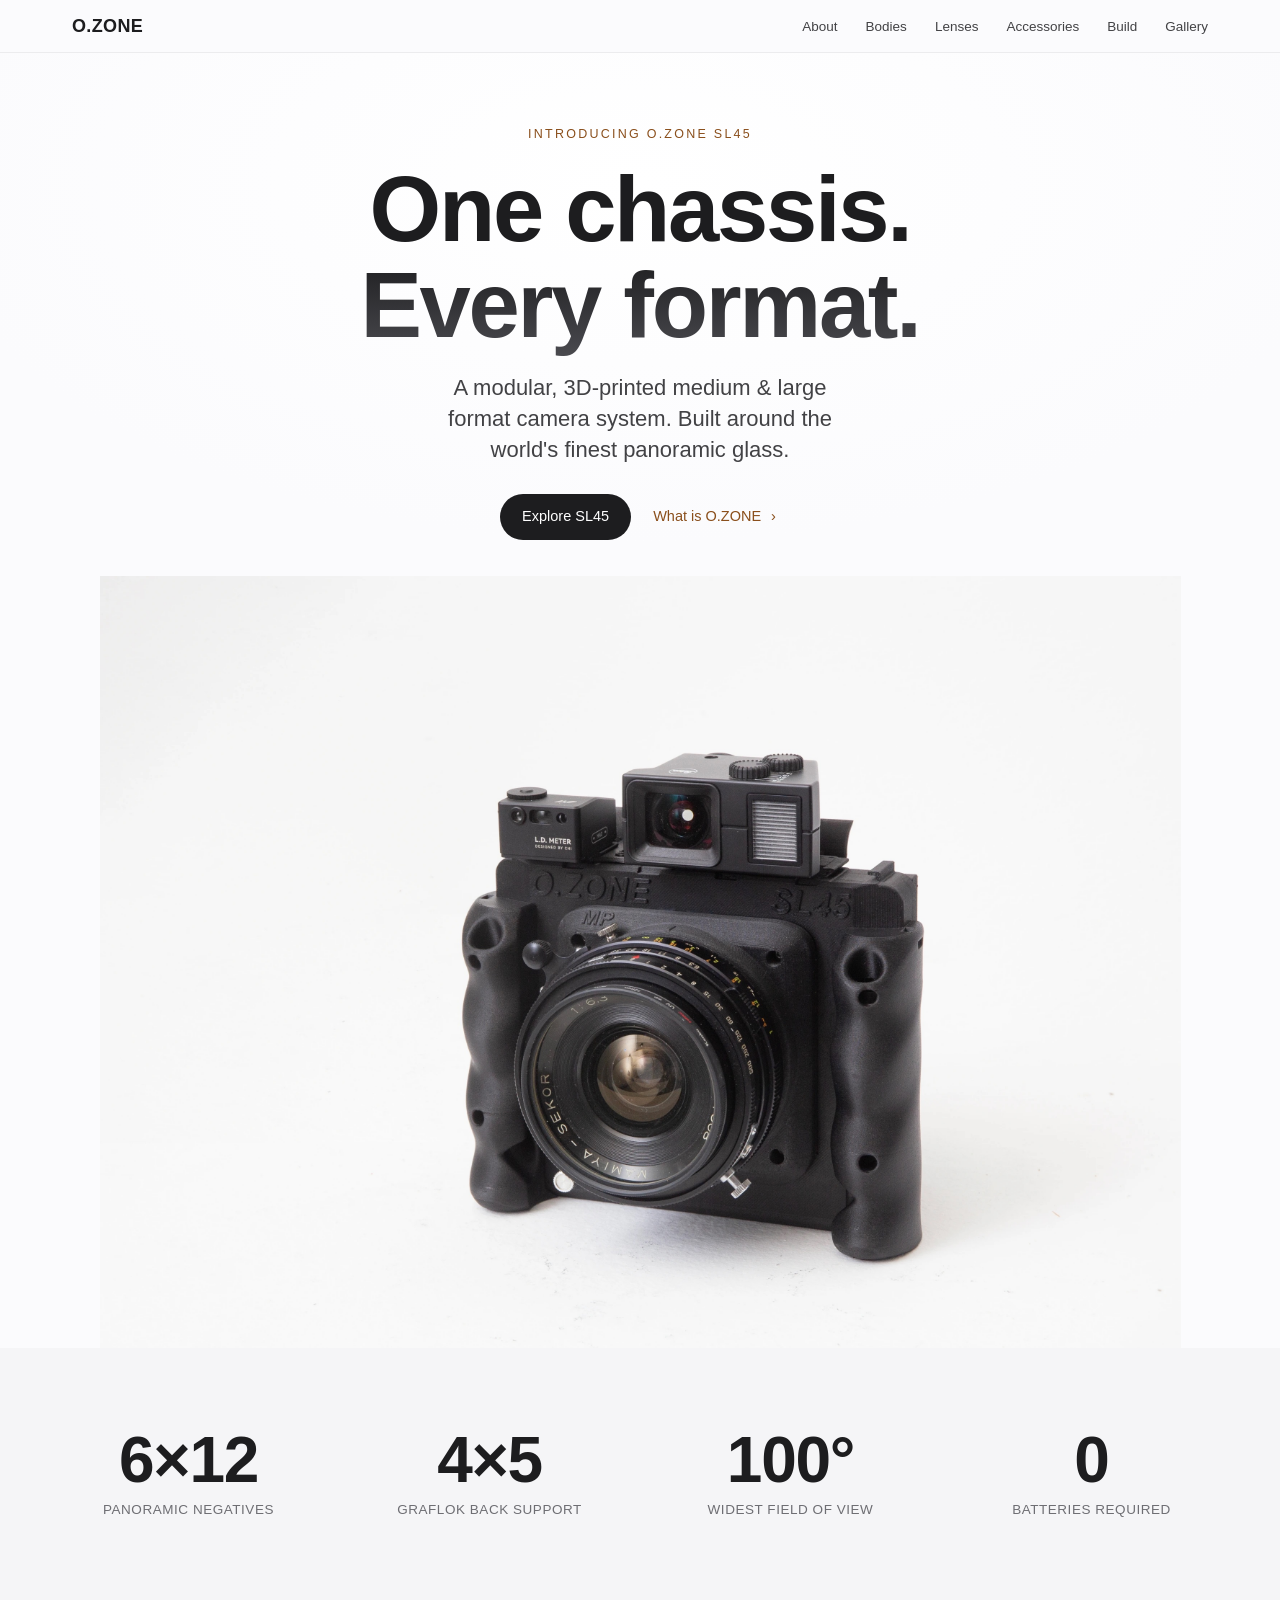
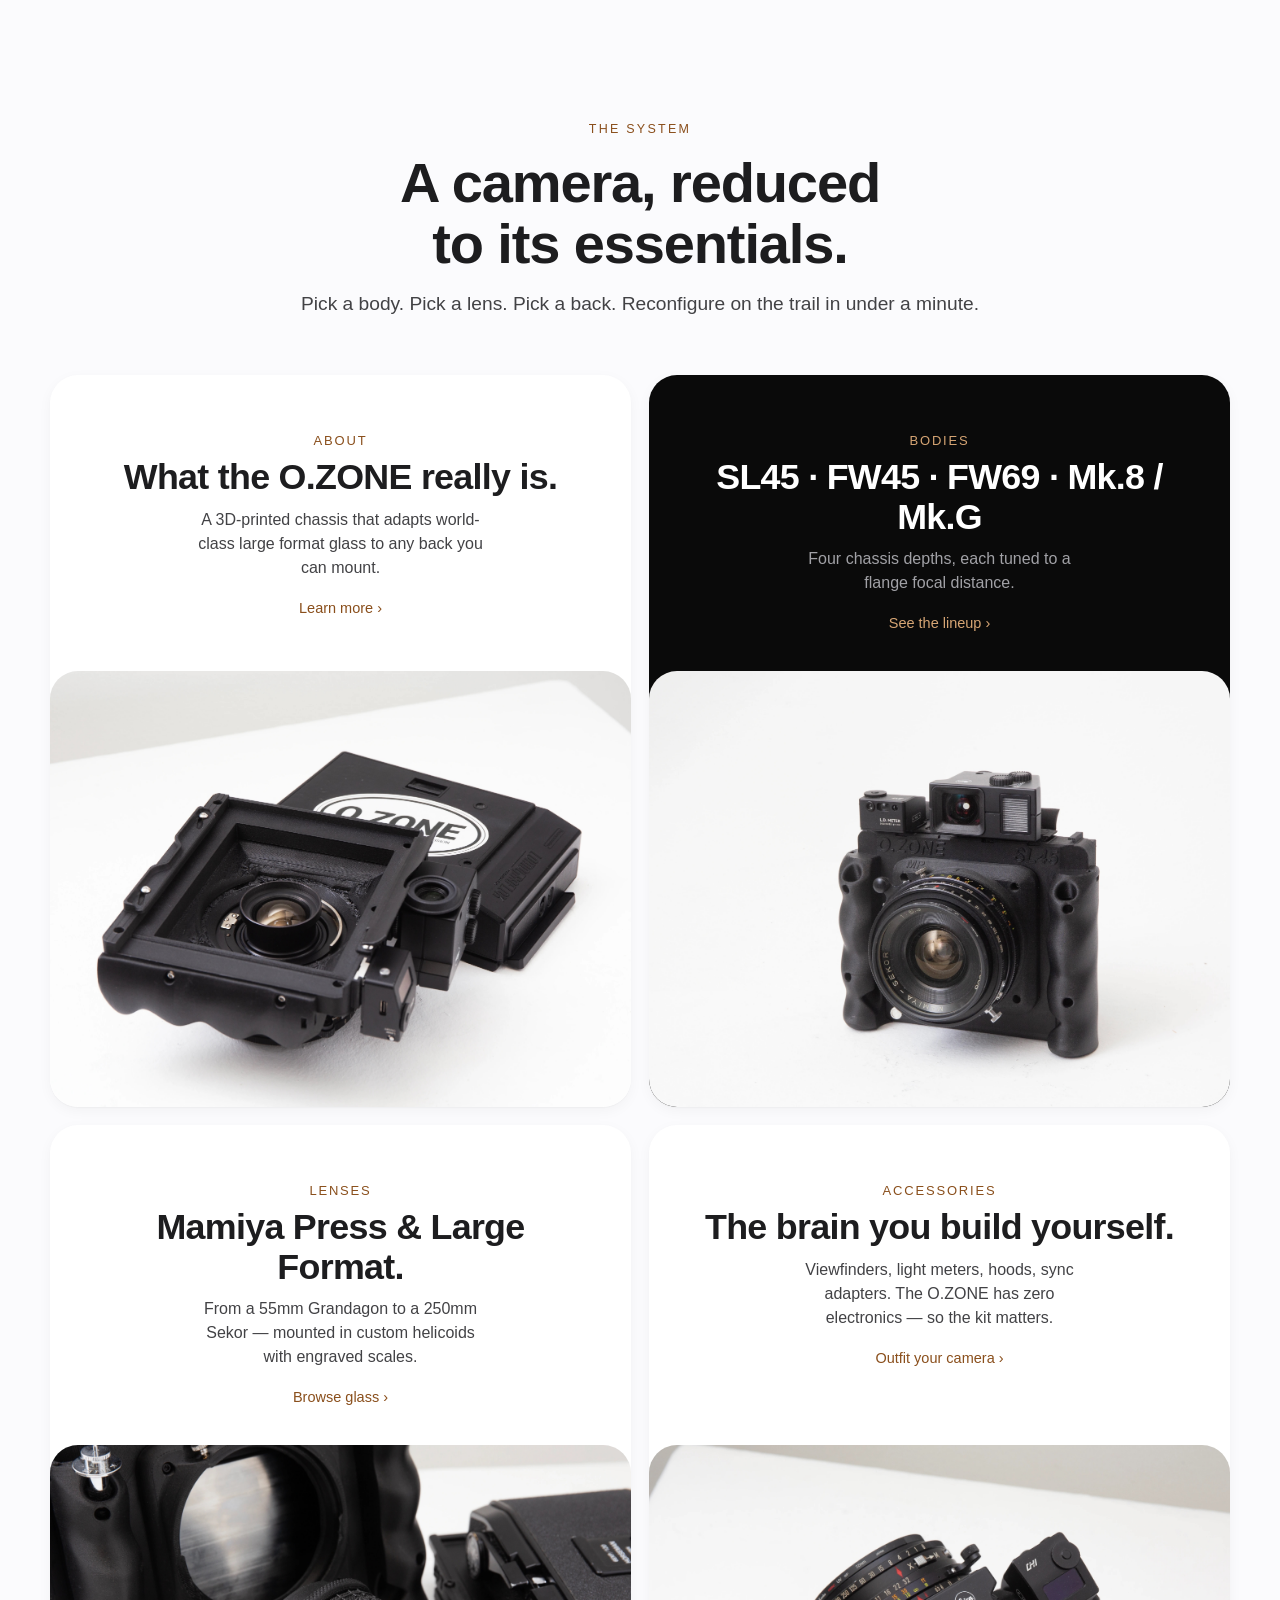
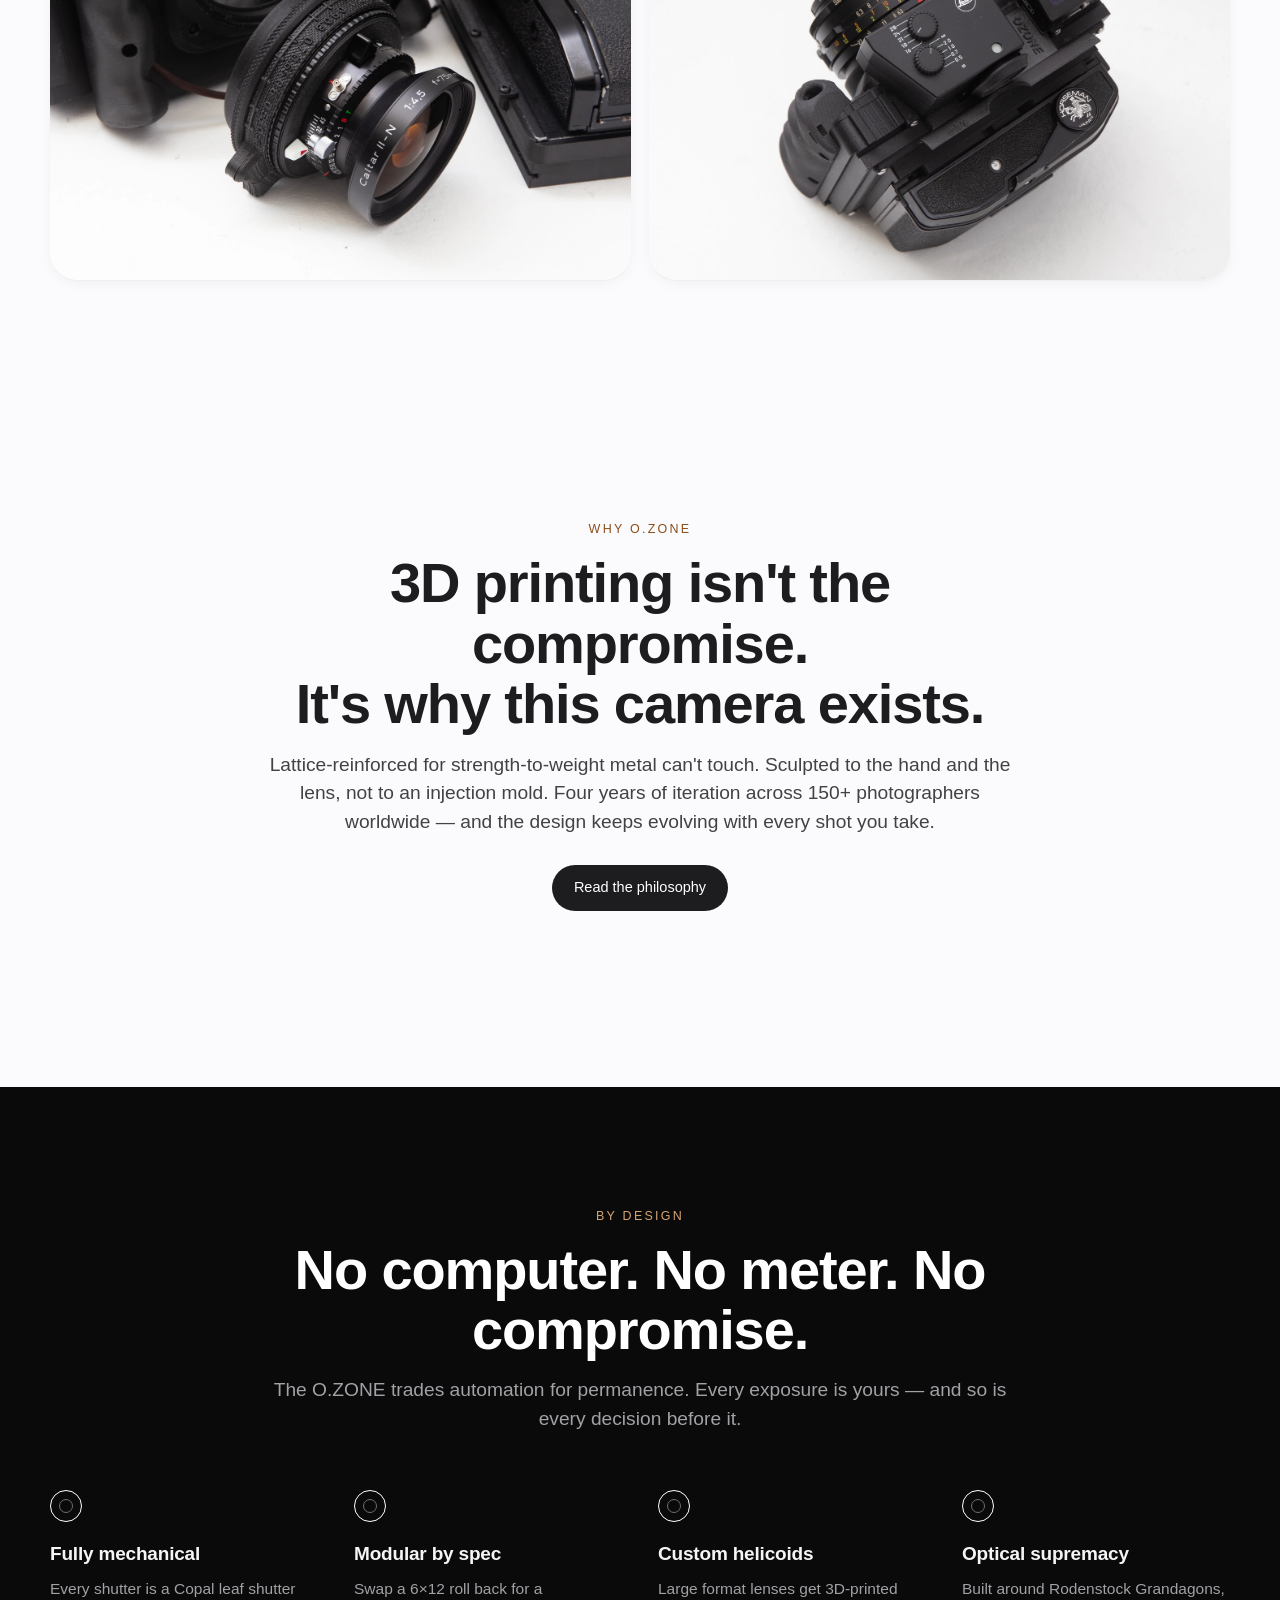
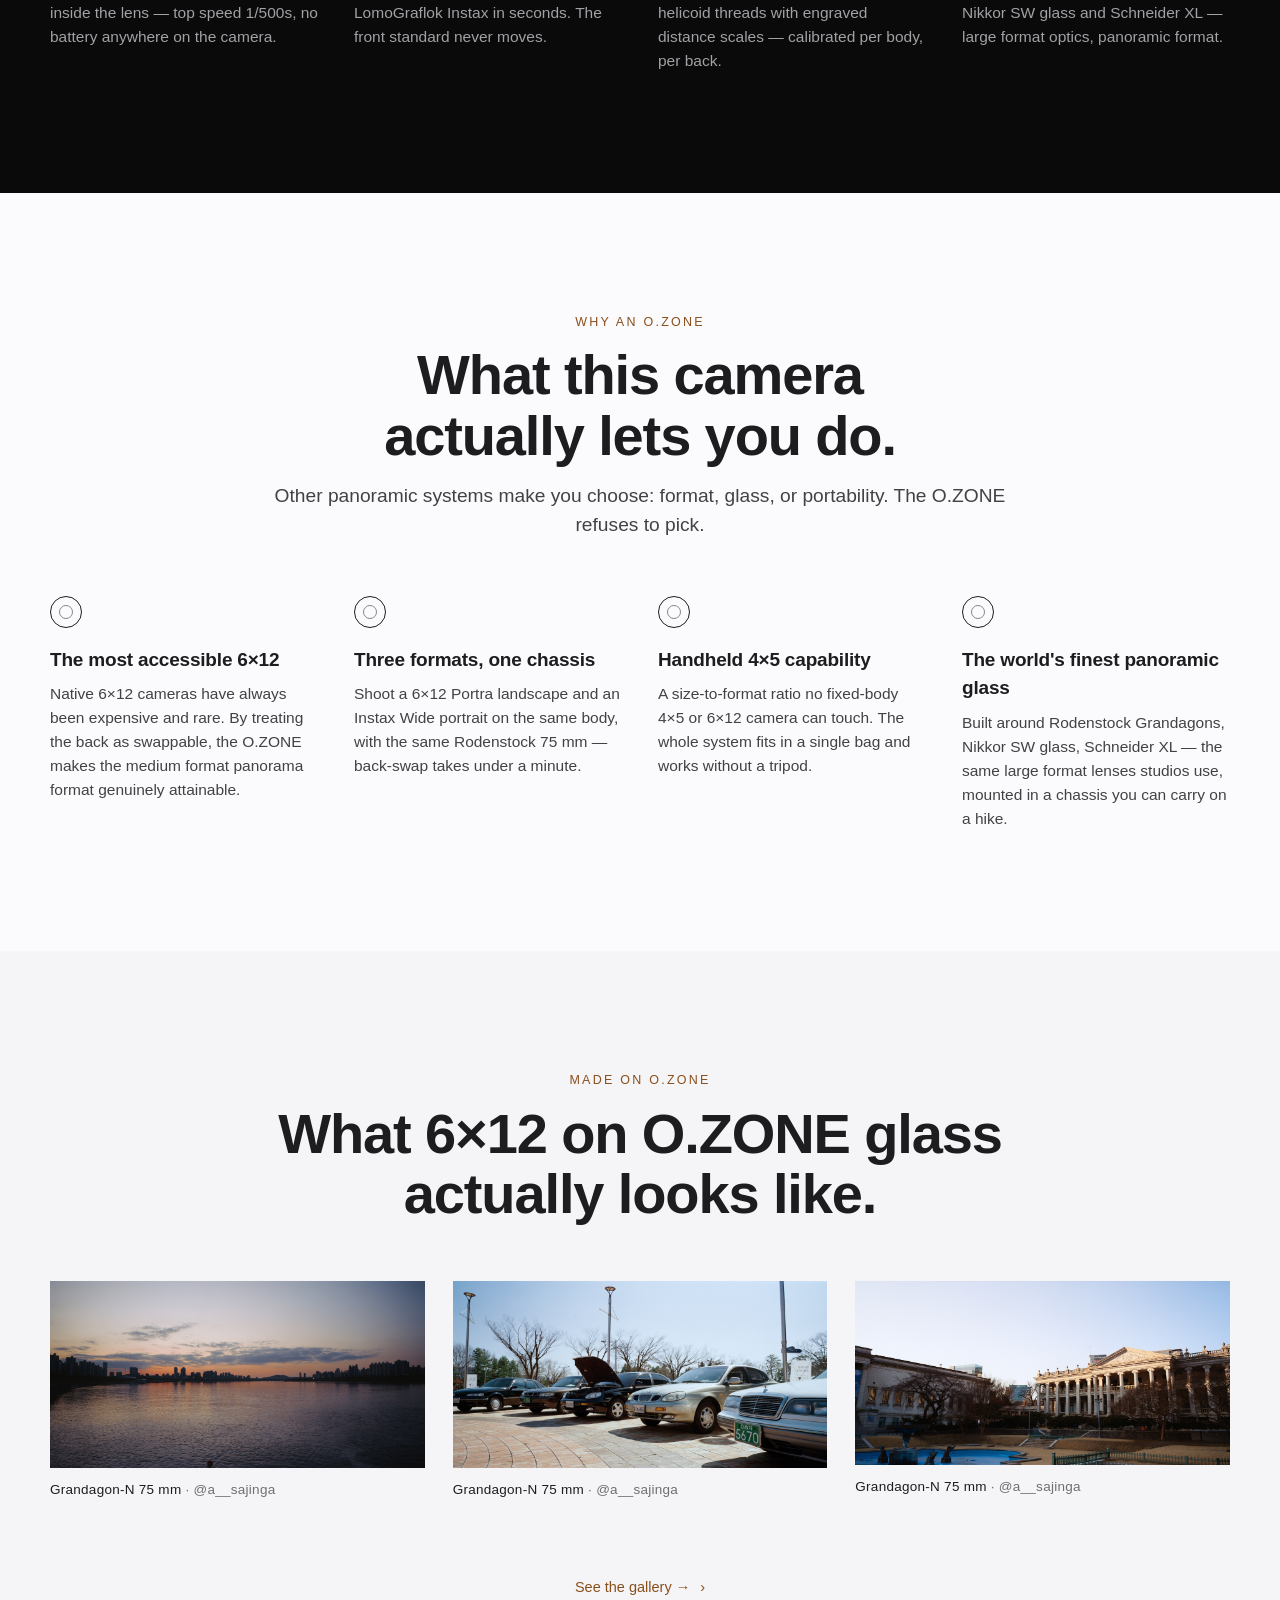
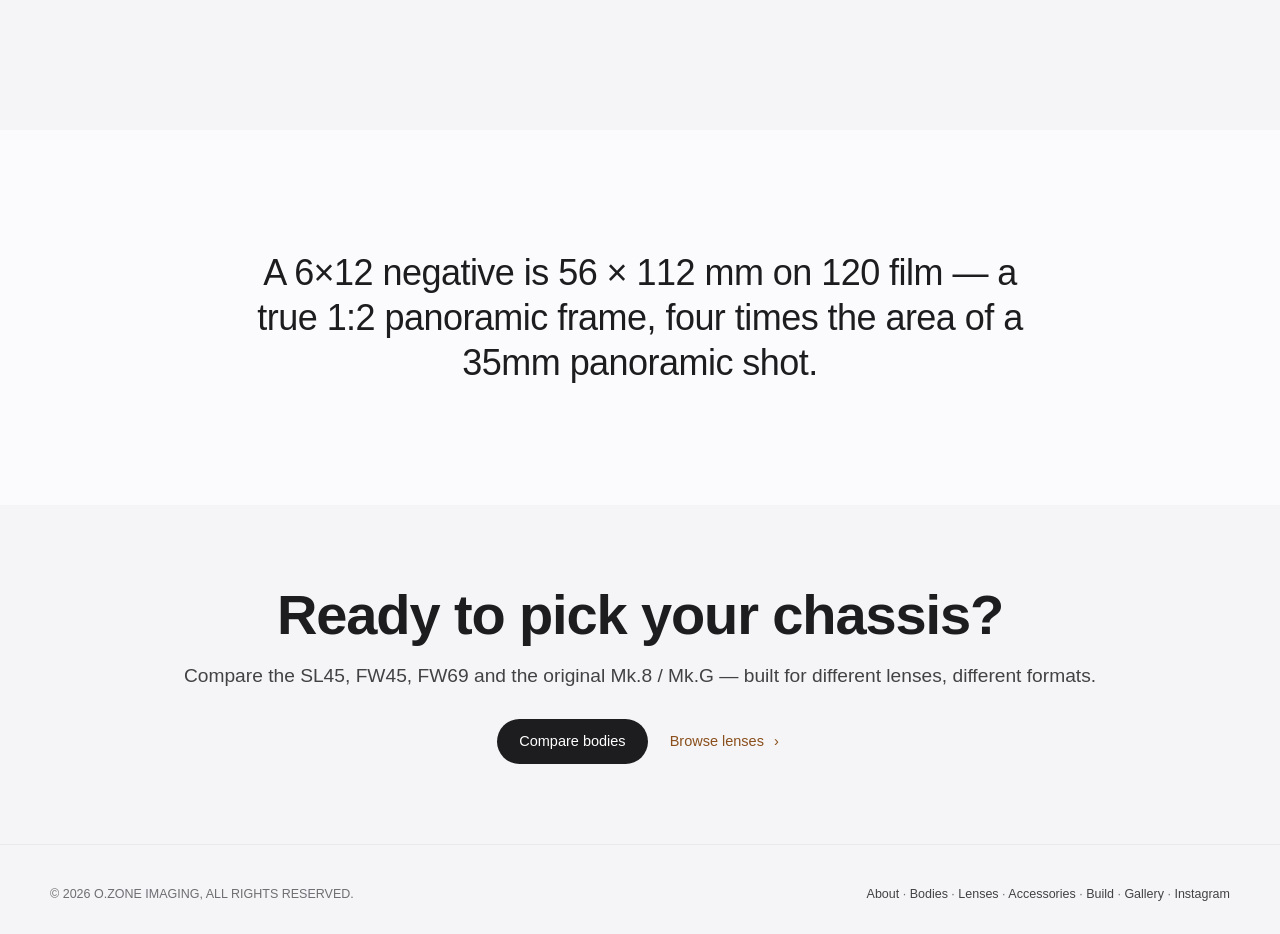
==== commit 26926883: "Gallery: add 10 new a__sajinga shots, 3 new curated cards, film stocks a__sajinga + 10 new photos: f" ====
--- a/index.html
+++ b/index.html
@@ -227,19 +227,28 @@
         // Pool is built from compressed photos in assets/gallery/{photog}/{lg,md}/.
         (function () {
           var pool = [
-            { dir: 'a__sajinga', slug: 'fw45-nikkor-65-provia-100f',         lens: 'Nikkor SW 65 mm', handle: 'a__sajinga' },
-            { dir: 'a__sajinga', slug: 'fw45-nikkor65-lucky200',              lens: 'Nikkor SW 65 mm', handle: 'a__sajinga' },
-            { dir: 'a__sajinga', slug: '260227-sl45-rodenstock-75mm-e1000',   lens: 'Grandagon-N 75 mm', handle: 'a__sajinga' },
-            { dir: 'a__sajinga', slug: '260307-sl45-rodenstock-75mm-gold200', lens: 'Grandagon-N 75 mm', handle: 'a__sajinga' },
-            { dir: 'anjichrome', slug: 'fw45-nikkor-65mm-6x12-1',             lens: 'Nikkor SW 65 mm', handle: 'anjichrome' },
-            { dir: 'anjichrome', slug: 'fw45-nikkor-65mm-6x12-2',             lens: 'Nikkor SW 65 mm', handle: 'anjichrome' },
-            { dir: 'anjichrome', slug: 'fw45-nikkor-65mm-6x12-3',             lens: 'Nikkor SW 65 mm', handle: 'anjichrome' },
-            { dir: 'anjichrome', slug: 'fw45-nikkor-65mm-6x12-4',             lens: 'Nikkor SW 65 mm', handle: 'anjichrome' },
-            { dir: 'anjichrome', slug: 'fw45-nikkor-65mm-6x12-5',             lens: 'Nikkor SW 65 mm', handle: 'anjichrome' },
-            { dir: 'anjichrome', slug: 'fw45-nikkor-65mm-6x12-6',             lens: 'Nikkor SW 65 mm', handle: 'anjichrome' },
-            { dir: 'anjichrome', slug: 'sl45-rodenstock-90mm-6x12-1',         lens: 'Grandagon 90 mm', handle: 'anjichrome' },
-            { dir: 'anjichrome', slug: 'sl45-rodenstock-90mm-6x12-2',         lens: 'Grandagon 90 mm', handle: 'anjichrome' },
-            { dir: 'anjichrome', slug: 'sl45-rodenstock-90mm-6x12-3',         lens: 'Grandagon 90 mm', handle: 'anjichrome' },
+            // a__sajinga · Nikkor 65 · 6×12 landscape
+            { dir: 'a__sajinga', slug: 'fw45-nikkor-65-provia-100f',                lens: 'Nikkor SW 65 mm',   handle: 'a__sajinga' },
+            { dir: 'a__sajinga', slug: 'fw45-nikkor65-lucky200',                    lens: 'Nikkor SW 65 mm',   handle: 'a__sajinga' },
+            // a__sajinga · Grandagon-N 75 · 6×12 landscape
+            { dir: 'a__sajinga', slug: '260227-sl45-rodenstock-75mm-e1000',         lens: 'Grandagon-N 75 mm', handle: 'a__sajinga' },
+            { dir: 'a__sajinga', slug: '260307-sl45-rodenstock-75mm-gold200',       lens: 'Grandagon-N 75 mm', handle: 'a__sajinga' },
+            { dir: 'a__sajinga', slug: '260218-sl45-75mm-lomo-400-612',             lens: 'Grandagon-N 75 mm', handle: 'a__sajinga' },
+            { dir: 'a__sajinga', slug: '260307-sl45-rodenstock-75-gold-200-612',    lens: 'Grandagon-N 75 mm', handle: 'a__sajinga' },
+            { dir: 'a__sajinga', slug: '260325-sl45-rodenstock-75-612-ektar',       lens: 'Grandagon-N 75 mm', handle: 'a__sajinga' },
+            { dir: 'a__sajinga', slug: '260325-sl45-rodenstock-75-portar-400-612',  lens: 'Grandagon-N 75 mm', handle: 'a__sajinga' },
+            { dir: 'a__sajinga', slug: '260326-sl45-rodenstock-75-gold200-612',     lens: 'Grandagon-N 75 mm', handle: 'a__sajinga' },
+            // anjichrome · Nikkor 65 · 6×12 landscape (films now identified)
+            { dir: 'anjichrome', slug: 'fw45-nikkor-65mm-6x12-portra-400-1',        lens: 'Nikkor SW 65 mm',   handle: 'anjichrome' },
+            { dir: 'anjichrome', slug: 'fw45-nikkor-65mm-6x12-portra-400-2',        lens: 'Nikkor SW 65 mm',   handle: 'anjichrome' },
+            { dir: 'anjichrome', slug: 'fw45-nikkor-65mm-6x12-e100-3',              lens: 'Nikkor SW 65 mm',   handle: 'anjichrome' },
+            { dir: 'anjichrome', slug: 'fw45-nikkor-65mm-6x12-e100-e100-4',         lens: 'Nikkor SW 65 mm',   handle: 'anjichrome' },
+            { dir: 'anjichrome', slug: 'fw45-nikkor-65mm-6x12-5',                   lens: 'Nikkor SW 65 mm',   handle: 'anjichrome' },
+            { dir: 'anjichrome', slug: 'fw45-nikkor-65mm-6x12-e100-6',              lens: 'Nikkor SW 65 mm',   handle: 'anjichrome' },
+            // anjichrome · Grandagon 90 · 6×12
+            { dir: 'anjichrome', slug: 'sl45-rodenstock-90mm-6x12-1',               lens: 'Grandagon 90 mm',   handle: 'anjichrome' },
+            { dir: 'anjichrome', slug: 'sl45-rodenstock-90mm-6x12-2',               lens: 'Grandagon 90 mm',   handle: 'anjichrome' },
+            { dir: 'anjichrome', slug: 'sl45-rodenstock-90mm-6x12-3',               lens: 'Grandagon 90 mm',   handle: 'anjichrome' },
           ];
           for (var i = pool.length - 1; i > 0; i--) {
             var j = Math.floor(Math.random() * (i + 1));
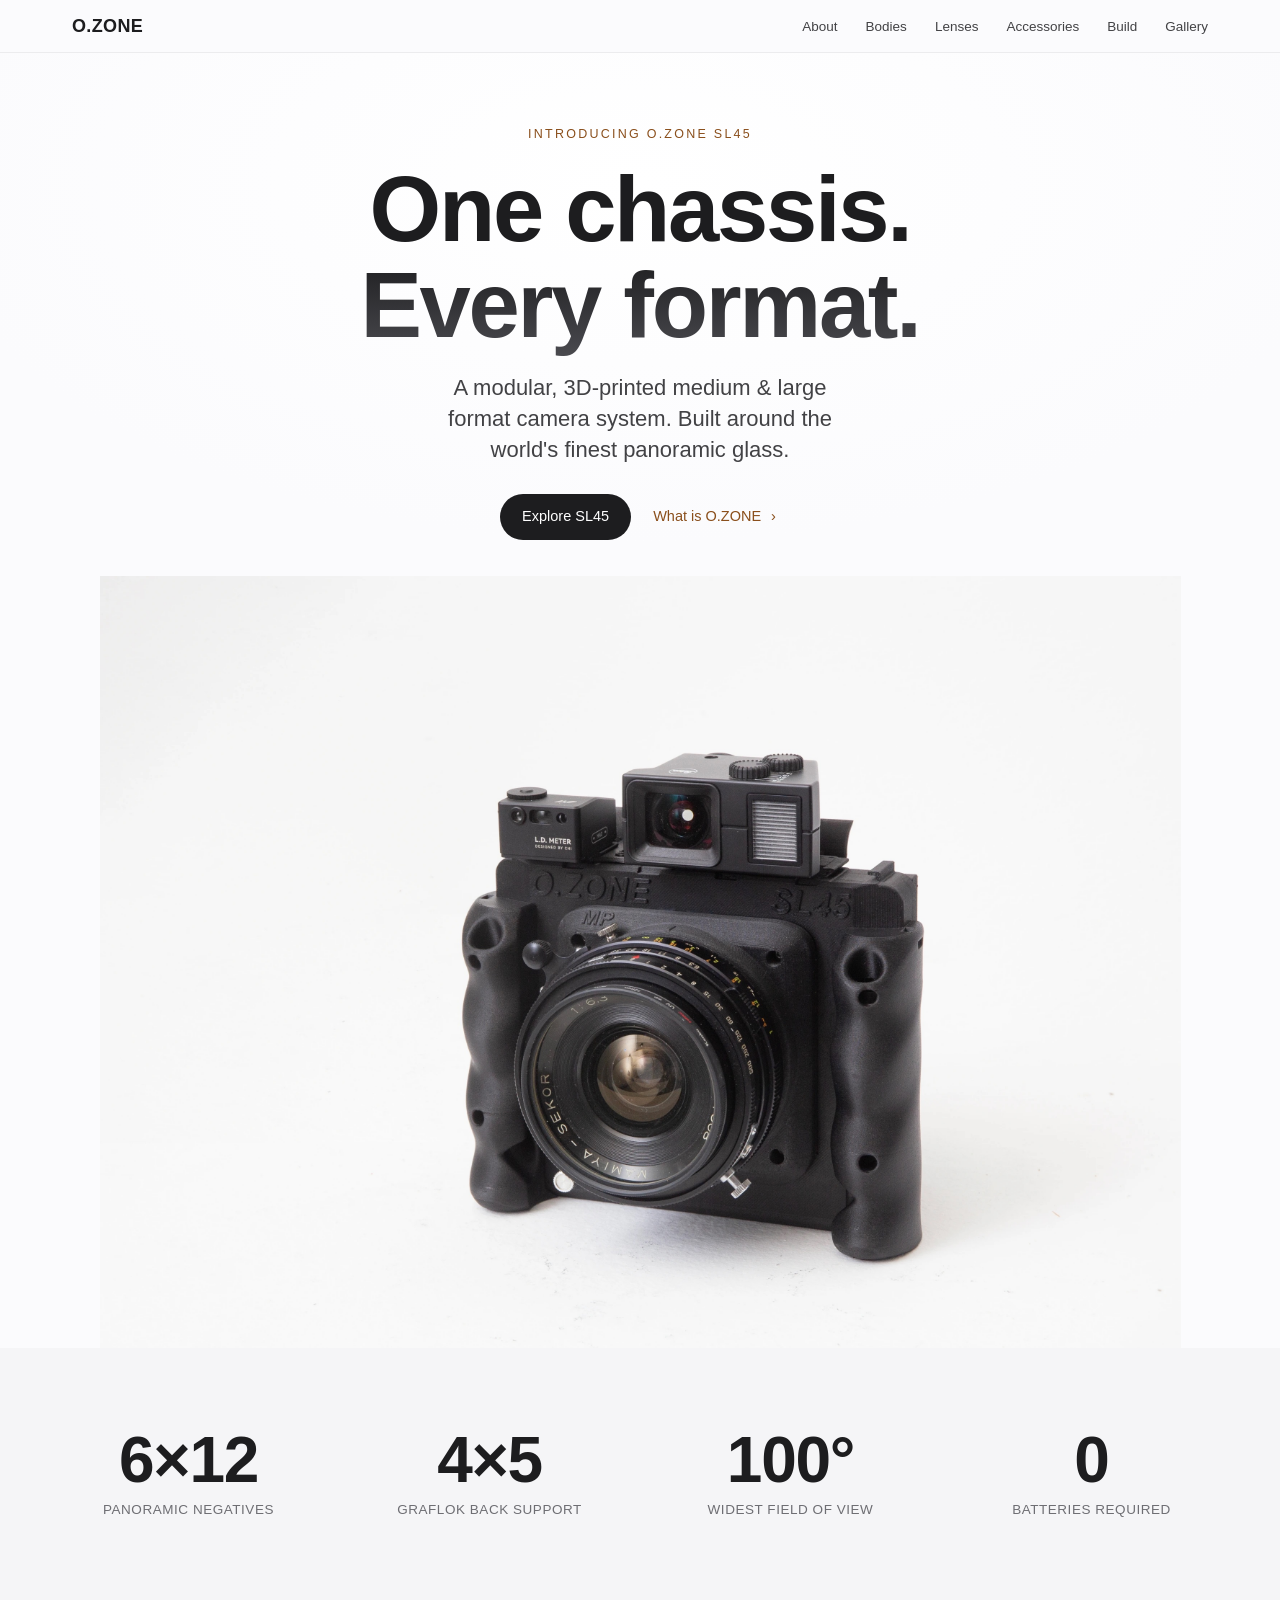
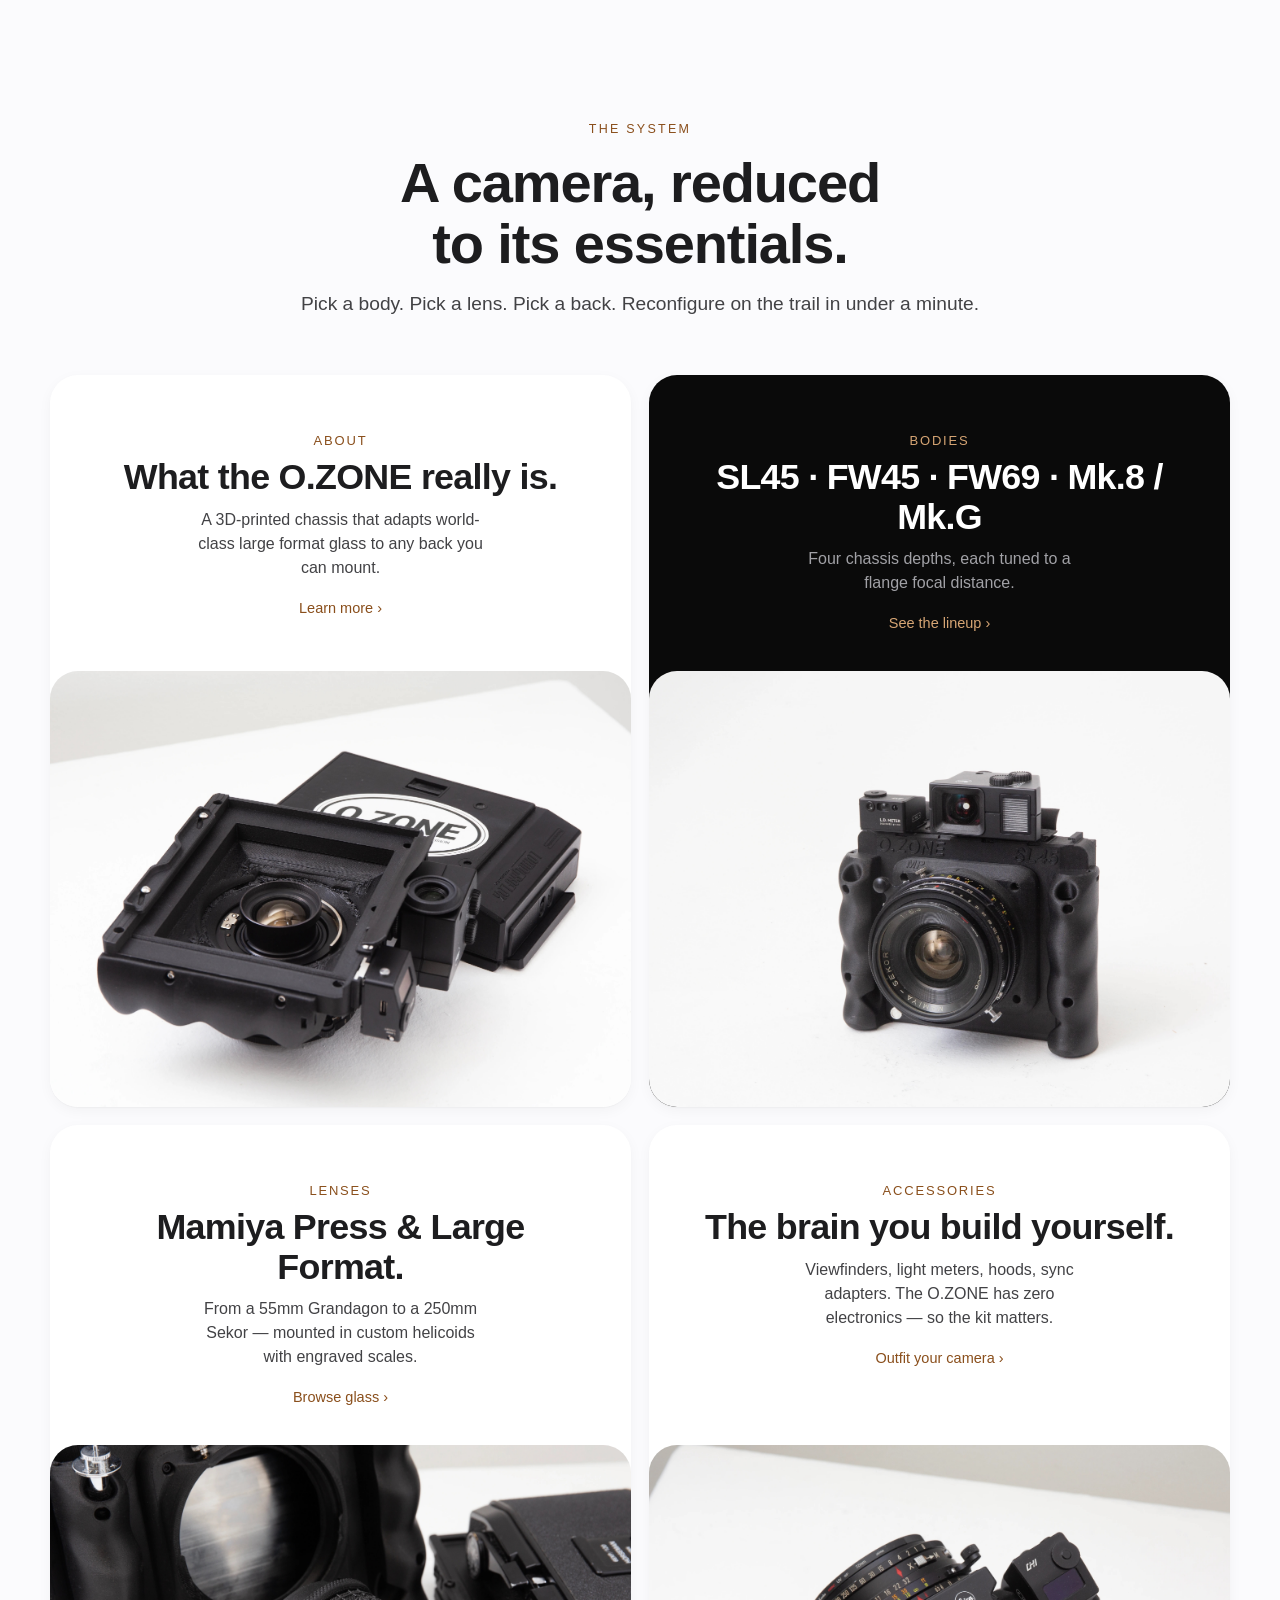
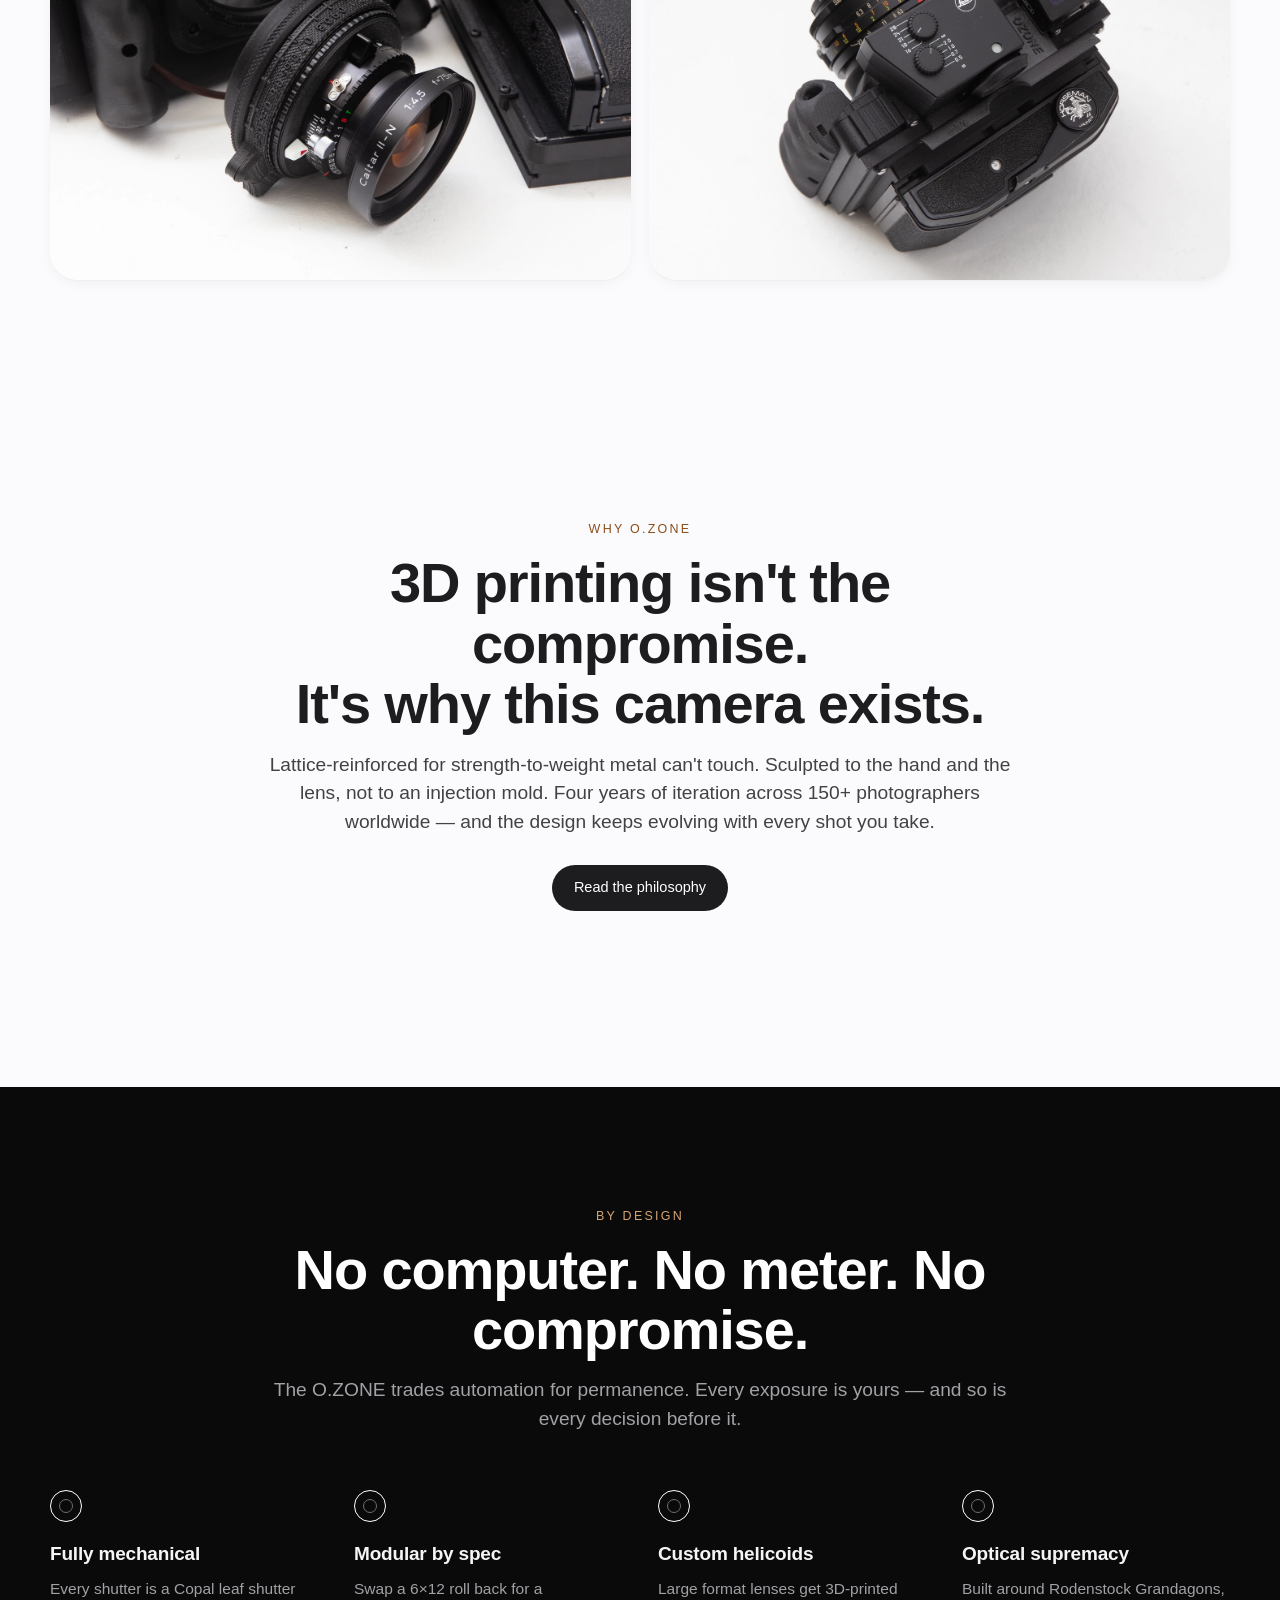
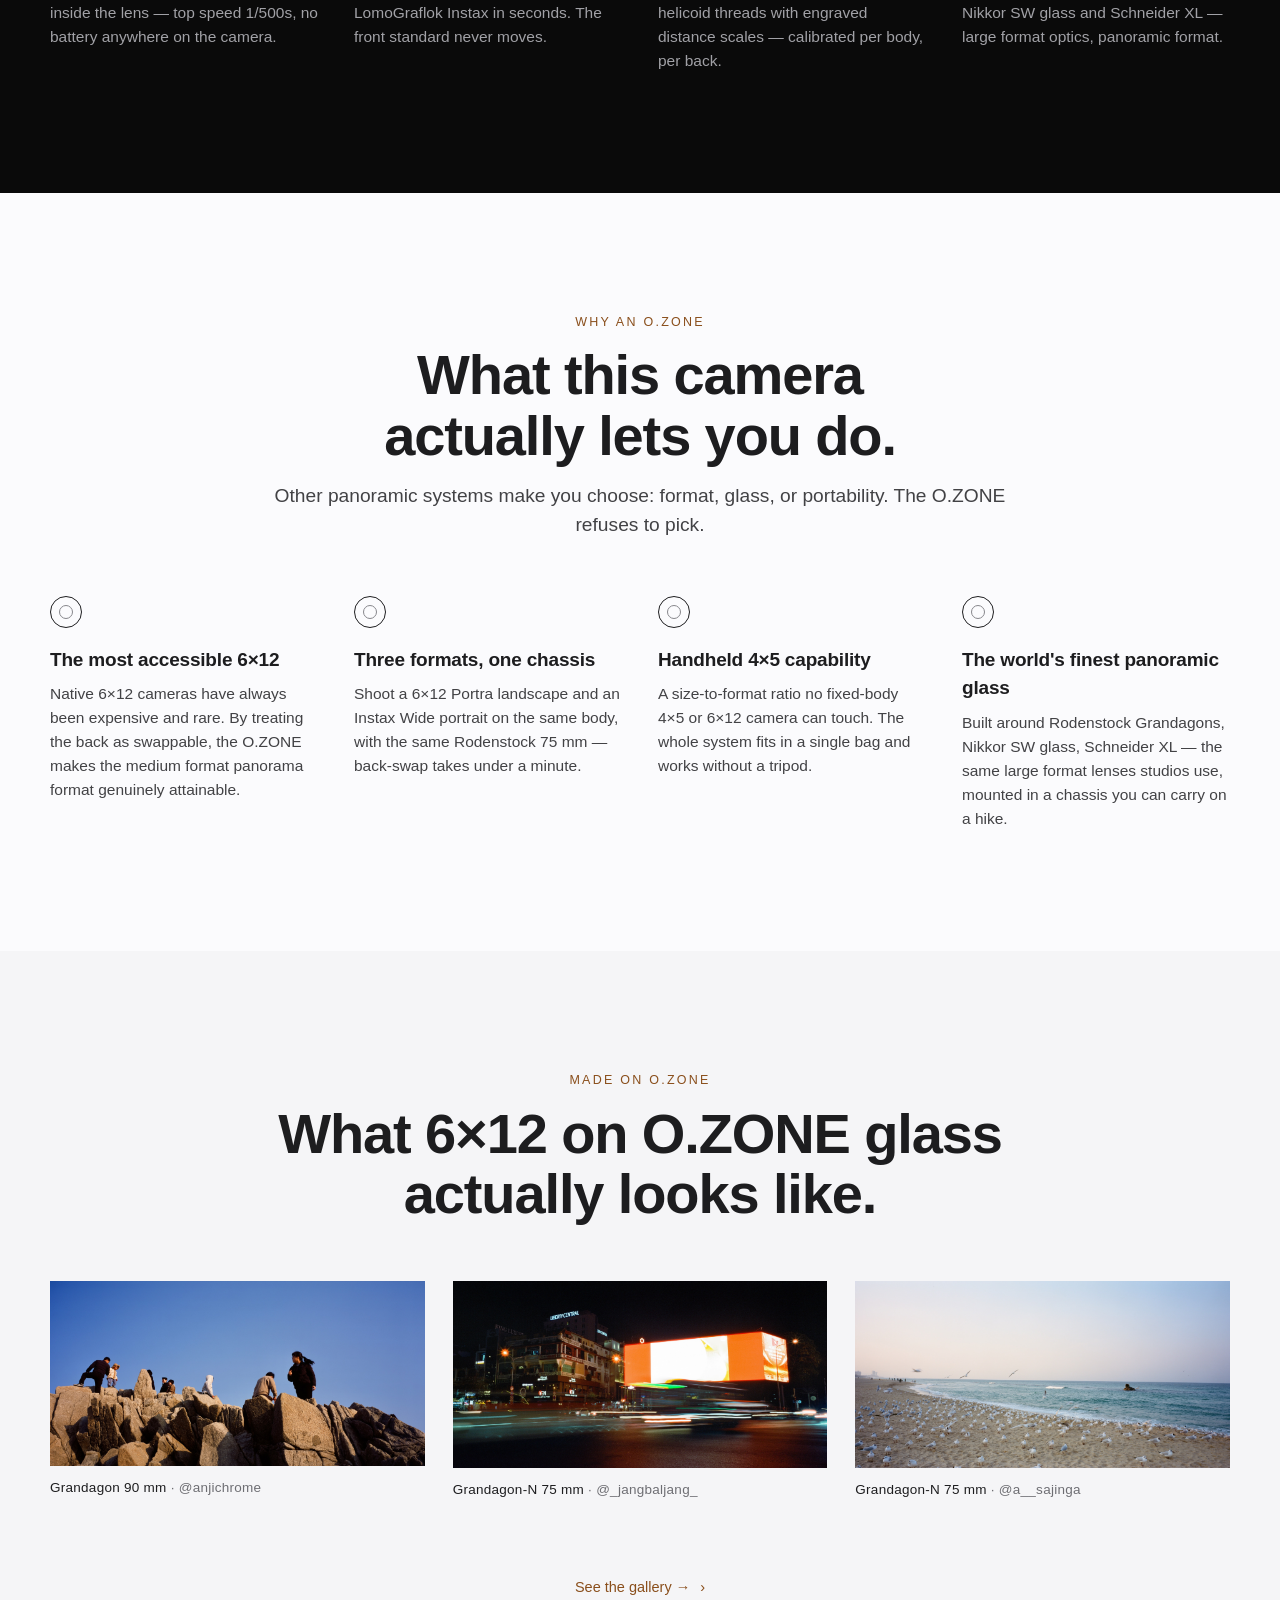
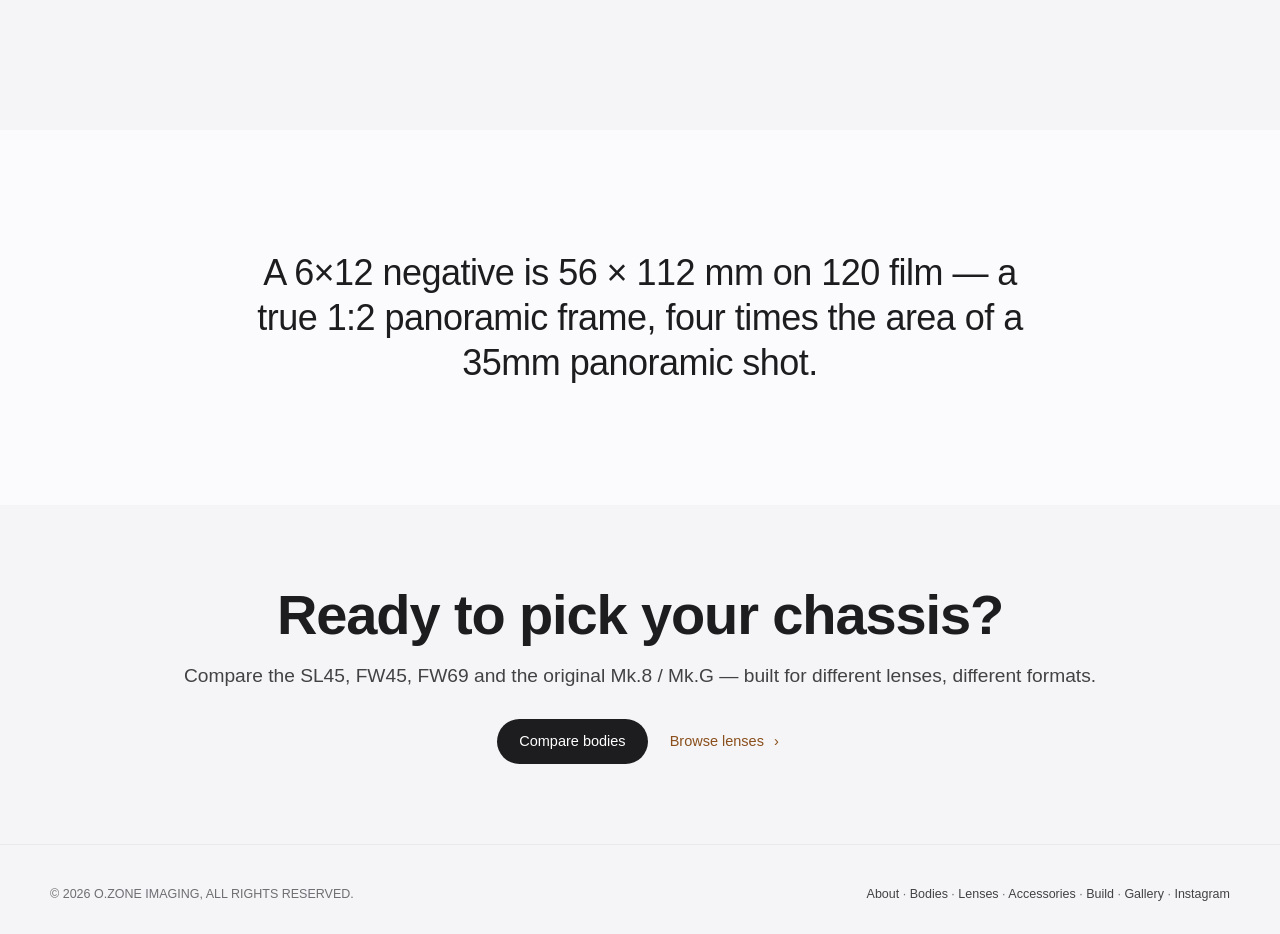
==== commit 240459a9: "Gallery: equal-share rotation across the 4 O.ZONE founders Two new photographers join: @_jangbaljang" ====
--- a/index.html
+++ b/index.html
@@ -223,48 +223,108 @@
         <a href="gallery.html" class="btn btn-link">See the gallery →</a>
       </p>
       <script>
-        // Pick 3 distinct random 6×12 shots on large-format glass for the teaser.
-        // Pool is built from compressed photos in assets/gallery/{photog}/{lg,md}/.
+        // Index teaser — equal share across O.ZONE photographers.
+        // On every page load: shuffle the 4 active members, take 3, pick one
+        // random landscape 6×12 LF panorama from each. Every visit shows three
+        // different photographers' work. Add 5th member's slugs below when ready.
         (function () {
-          var pool = [
-            // a__sajinga · Nikkor 65 · 6×12 landscape
-            { dir: 'a__sajinga', slug: 'fw45-nikkor-65-provia-100f',                lens: 'Nikkor SW 65 mm',   handle: 'a__sajinga' },
-            { dir: 'a__sajinga', slug: 'fw45-nikkor65-lucky200',                    lens: 'Nikkor SW 65 mm',   handle: 'a__sajinga' },
-            // a__sajinga · Grandagon-N 75 · 6×12 landscape
-            { dir: 'a__sajinga', slug: '260227-sl45-rodenstock-75mm-e1000',         lens: 'Grandagon-N 75 mm', handle: 'a__sajinga' },
-            { dir: 'a__sajinga', slug: '260307-sl45-rodenstock-75mm-gold200',       lens: 'Grandagon-N 75 mm', handle: 'a__sajinga' },
-            { dir: 'a__sajinga', slug: '260218-sl45-75mm-lomo-400-612',             lens: 'Grandagon-N 75 mm', handle: 'a__sajinga' },
-            { dir: 'a__sajinga', slug: '260307-sl45-rodenstock-75-gold-200-612',    lens: 'Grandagon-N 75 mm', handle: 'a__sajinga' },
-            { dir: 'a__sajinga', slug: '260325-sl45-rodenstock-75-612-ektar',       lens: 'Grandagon-N 75 mm', handle: 'a__sajinga' },
-            { dir: 'a__sajinga', slug: '260325-sl45-rodenstock-75-portar-400-612',  lens: 'Grandagon-N 75 mm', handle: 'a__sajinga' },
-            { dir: 'a__sajinga', slug: '260326-sl45-rodenstock-75-gold200-612',     lens: 'Grandagon-N 75 mm', handle: 'a__sajinga' },
-            // anjichrome · Nikkor 65 · 6×12 landscape (films now identified)
-            { dir: 'anjichrome', slug: 'fw45-nikkor-65mm-6x12-portra-400-1',        lens: 'Nikkor SW 65 mm',   handle: 'anjichrome' },
-            { dir: 'anjichrome', slug: 'fw45-nikkor-65mm-6x12-portra-400-2',        lens: 'Nikkor SW 65 mm',   handle: 'anjichrome' },
-            { dir: 'anjichrome', slug: 'fw45-nikkor-65mm-6x12-e100-3',              lens: 'Nikkor SW 65 mm',   handle: 'anjichrome' },
-            { dir: 'anjichrome', slug: 'fw45-nikkor-65mm-6x12-e100-e100-4',         lens: 'Nikkor SW 65 mm',   handle: 'anjichrome' },
-            { dir: 'anjichrome', slug: 'fw45-nikkor-65mm-6x12-5',                   lens: 'Nikkor SW 65 mm',   handle: 'anjichrome' },
-            { dir: 'anjichrome', slug: 'fw45-nikkor-65mm-6x12-e100-6',              lens: 'Nikkor SW 65 mm',   handle: 'anjichrome' },
-            // anjichrome · Grandagon 90 · 6×12
-            { dir: 'anjichrome', slug: 'sl45-rodenstock-90mm-6x12-1',               lens: 'Grandagon 90 mm',   handle: 'anjichrome' },
-            { dir: 'anjichrome', slug: 'sl45-rodenstock-90mm-6x12-2',               lens: 'Grandagon 90 mm',   handle: 'anjichrome' },
-            { dir: 'anjichrome', slug: 'sl45-rodenstock-90mm-6x12-3',               lens: 'Grandagon 90 mm',   handle: 'anjichrome' },
-          ];
-          for (var i = pool.length - 1; i > 0; i--) {
-            var j = Math.floor(Math.random() * (i + 1));
-            var t = pool[i]; pool[i] = pool[j]; pool[j] = t;
+          var POOL = {
+            'a__sajinga': [
+              'fw45-nikkor-65-provia-100f',
+              'fw45-nikkor65-lucky200',
+              '260227-sl45-rodenstock-75mm-e1000',
+              '260307-sl45-rodenstock-75mm-gold200',
+              '260218-sl45-75mm-lomo-400-612',
+              '260307-sl45-rodenstock-75-gold-200-612',
+              '260325-sl45-rodenstock-75-612-ektar',
+              '260325-sl45-rodenstock-75-portar-400-612',
+              '260326-sl45-rodenstock-75-gold200-612',
+            ],
+            'anjichrome': [
+              'fw45-nikkor-65mm-6x12-portra-400-1',
+              'fw45-nikkor-65mm-6x12-portra-400-2',
+              'fw45-nikkor-65mm-6x12-e100-3',
+              'fw45-nikkor-65mm-6x12-e100-e100-4',
+              'fw45-nikkor-65mm-6x12-5',
+              'fw45-nikkor-65mm-6x12-e100-6',
+              'sl45-rodenstock-90mm-6x12-1',
+              'sl45-rodenstock-90mm-6x12-2',
+              'sl45-rodenstock-90mm-6x12-3',
+            ],
+            '_jangbaljang_': [
+              '251102-sl45-nikkor-65-612-ilford-xp2-1',
+              '251104-sl45-nikkor-65-612-ektar100-1',
+              '251205-sl45-rodenstock-90-612-hp5-400-1',
+              '251205-sl45-rodenstock-90-612-hp5-400-2',
+              '260327-sl45-rodenstock-75-612-provia100f-1',
+              '260327-sl45-rodenstock-75-612-provia100f-2',
+              '260327-sl45-rodenstock-75-612-provia100f-3',
+              '260424-sl45-rodenstock-75-612-ektar100-1',
+              '260424-sl45-rodenstock-75-612-ektar100-2',
+              '260424-sl45-rodenstock-75-612-ektar100-3',
+              '260512-sl45-rodenstock-75-612-cinestill400d-1',
+              '260512-sl45-rodenstock-75-612-cinestill400d-2',
+              '260512-sl45-rodenstock-75-612-cinestill400d-3',
+              '260512-sl45-rodenstock-75-612-cinestill400d-4',
+              '260512-sl45-rodenstock-75-612-cinestill400d-5',
+              '260512-sl45-rodenstock-75-612-cinestill400d-6',
+              '260512-sl45-rodenstock-75-612-cinestill800t-1',
+              '260512-sl45-rodenstock-75-612-cinestill800t-2',
+              '260512-sl45-rodenstock-75-612-cinestill800t-3',
+              '260512-sl45-rodenstock-75-612-cinestill800t-4',
+              '260512-sl45-rodenstock-75-612-ektar100-1',
+              '260512-sl45-rodenstock-75-612-ektar100-2',
+              '260512-sl45-rodenstock-75-612-ektar100-3',
+              '260512-sl45-rodenstock-75-612-ektar100-4',
+            ],
+            'eeeemyunjun': [
+              '250911-fw45-nikkor-65-612-500t',
+              '250911-fw45-nikkor-65-612-500t-2',
+              '250911-fw45-nikkor-65-612-aerocolor',
+              '251024-fw45-nikkor-65-612-e100-1',
+              '251116-fw45-nikkor-65-612-ektar100-1',
+              '251116-fw45-nikkor-65-612-ektar100-2',
+              '260109-fw45-rodenstock-90-612-kodak-ektar-100-2',
+              '260109-fw45-rodenstock-90-612-kodak-ektar-100-4',
+              '260204-sl45-rodenstock-75-612-kodak-gold-200',
+              '260221-sl45-nikon-65-612-ektar-100',
+            ],
+          };
+
+          function shuffle(arr) {
+            for (var i = arr.length - 1; i > 0; i--) {
+              var j = Math.floor(Math.random() * (i + 1));
+              var t = arr[i]; arr[i] = arr[j]; arr[j] = t;
+            }
+            return arr;
           }
-          var picks = pool.slice(0, 3);
+          function inferLens(slug) {
+            if (/nik(?:kor|on)-?65/.test(slug)) return 'Nikkor SW 65 mm';
+            if (/(?:^|-)55(?:-|mm|$)/.test(slug)) return 'Grandagon 55 mm';
+            if (/(?:^|-)75(?:-|mm|$)/.test(slug)) return 'Grandagon-N 75 mm';
+            if (/(?:^|-)90(?:-|mm|$)/.test(slug)) return 'Grandagon 90 mm';
+            return '';
+          }
+
+          var handles = Object.keys(POOL);
+          shuffle(handles);
+          var picks = handles.slice(0, 3).map(function (handle) {
+            var photos = POOL[handle].slice();
+            shuffle(photos);
+            return { handle: handle, slug: photos[0] };
+          });
+
           var figs = document.querySelectorAll('#index-sample-grid figure');
           picks.forEach(function (p, i) {
             var f = figs[i];
             var a = f.querySelector('a');
             var img = f.querySelector('img');
             var cap = f.querySelector('figcaption');
-            a.href = 'assets/gallery/' + p.dir + '/lg/' + p.slug + '.jpg';
-            img.src = 'assets/gallery/' + p.dir + '/md/' + p.slug + '.jpg';
-            img.alt = p.lens + ' — 6×12 on O.ZONE';
-            cap.innerHTML = '<strong>' + p.lens + '</strong> · <a href="https://www.instagram.com/' + p.handle + '/" target="_blank" rel="noopener">@' + p.handle + '</a>';
+            var lens = inferLens(p.slug);
+            a.href = 'assets/gallery/' + p.handle + '/lg/' + p.slug + '.jpg';
+            img.src = 'assets/gallery/' + p.handle + '/md/' + p.slug + '.jpg';
+            img.alt = lens + ' — 6×12 on O.ZONE';
+            cap.innerHTML = '<strong>' + lens + '</strong> · <a href="https://www.instagram.com/' + p.handle + '/" target="_blank" rel="noopener">@' + p.handle + '</a>';
           });
         })();
       </script>
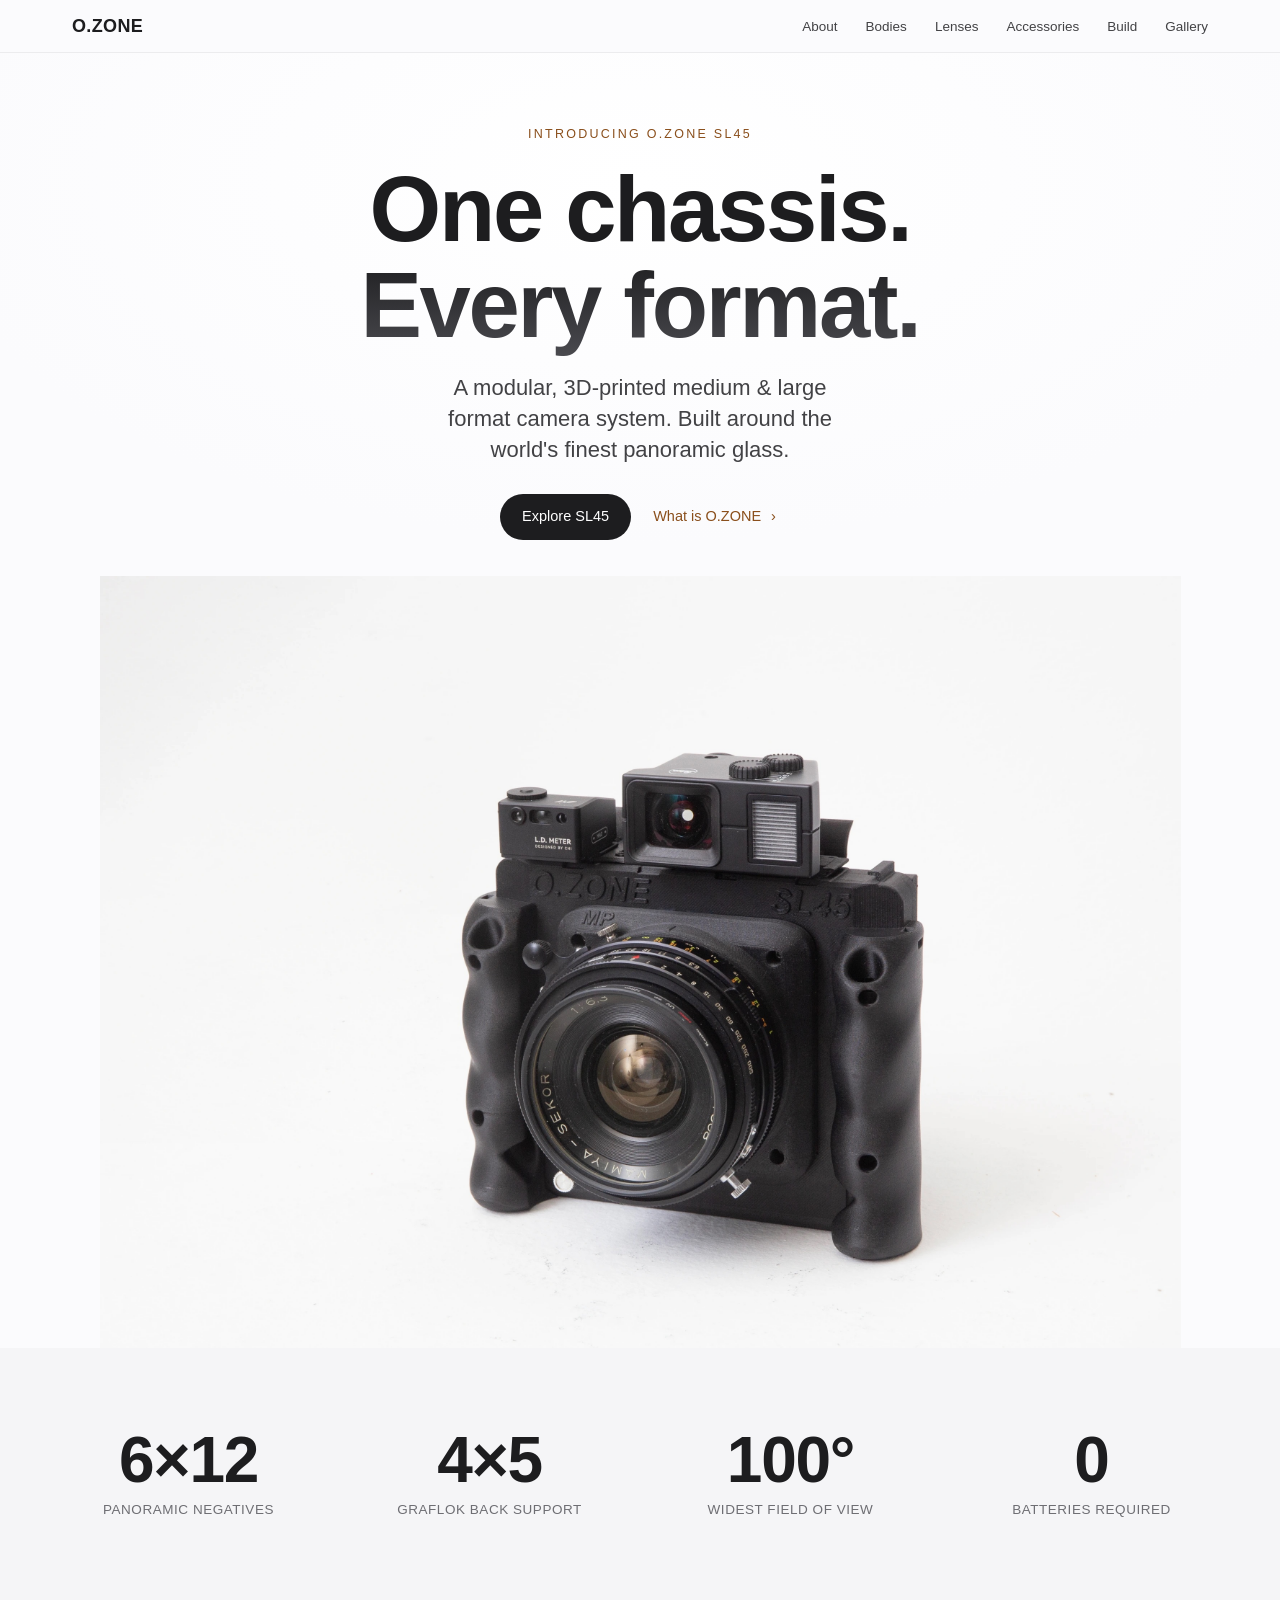
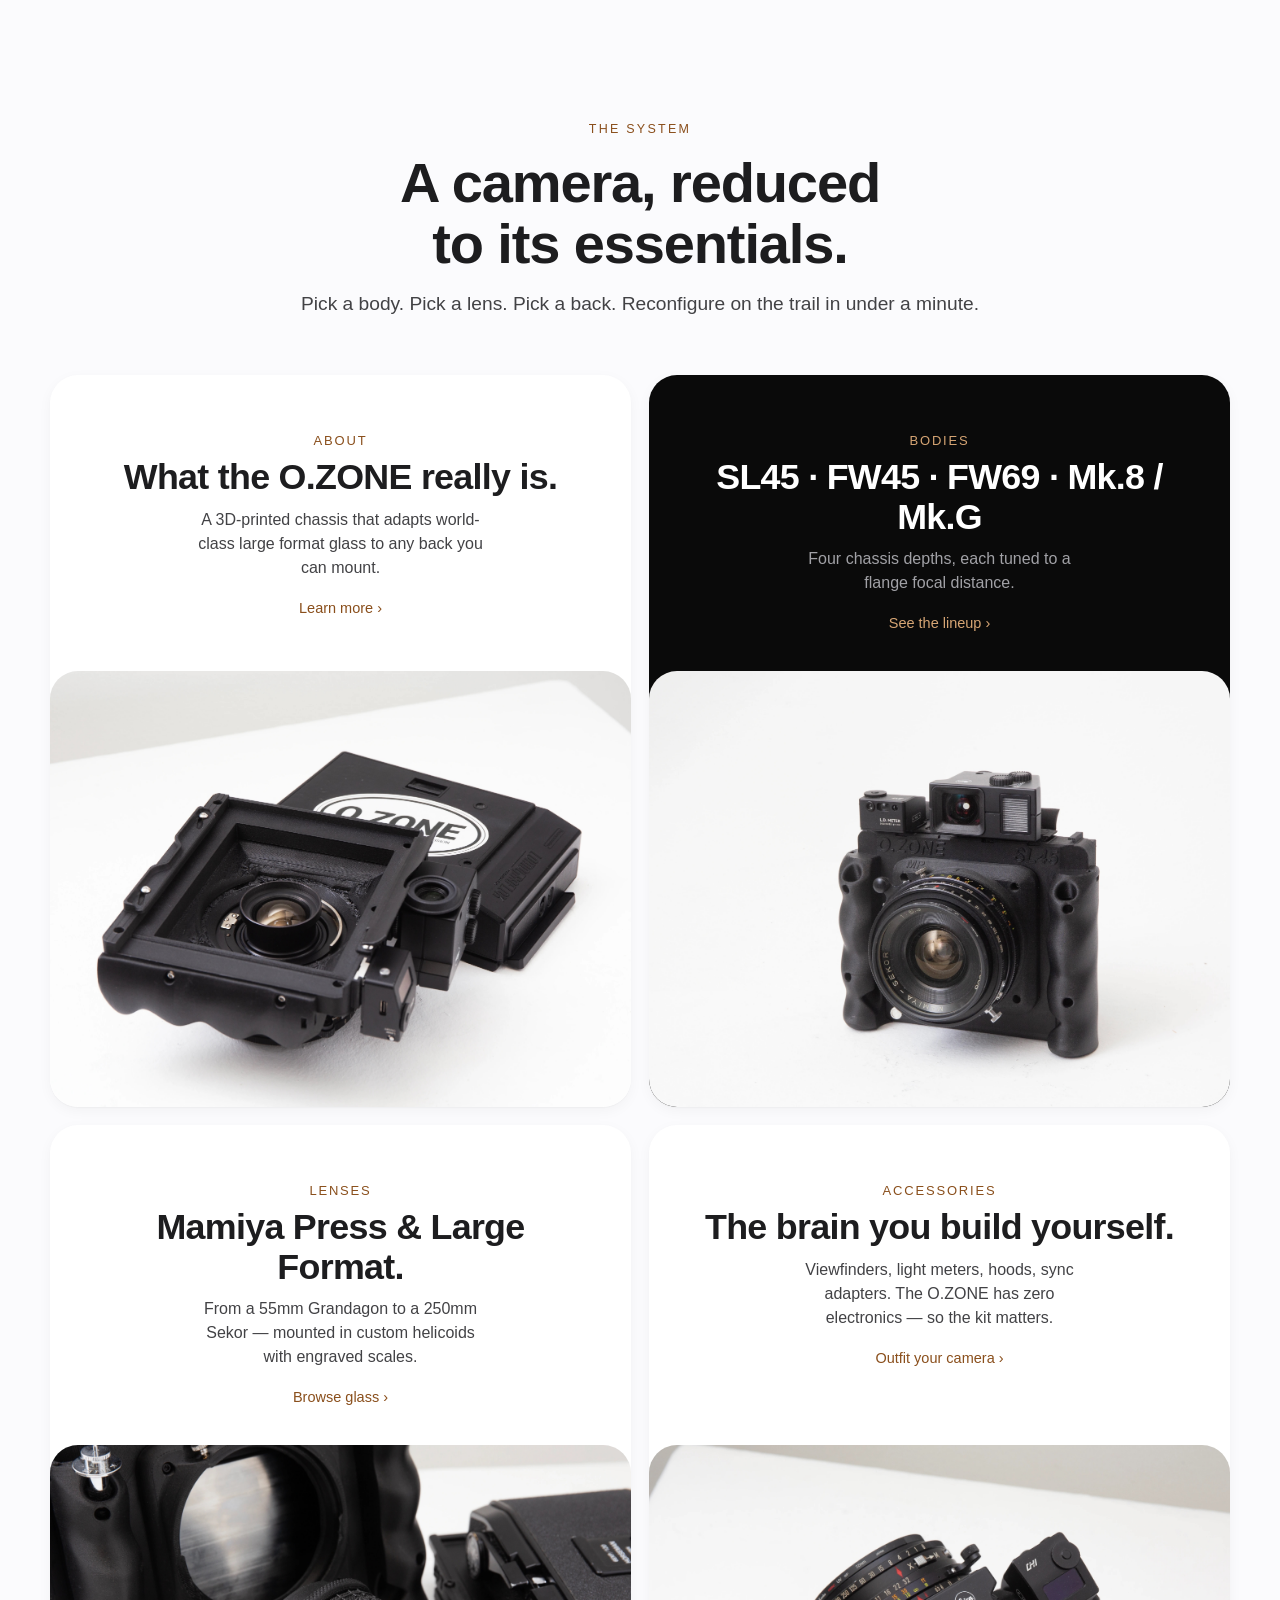
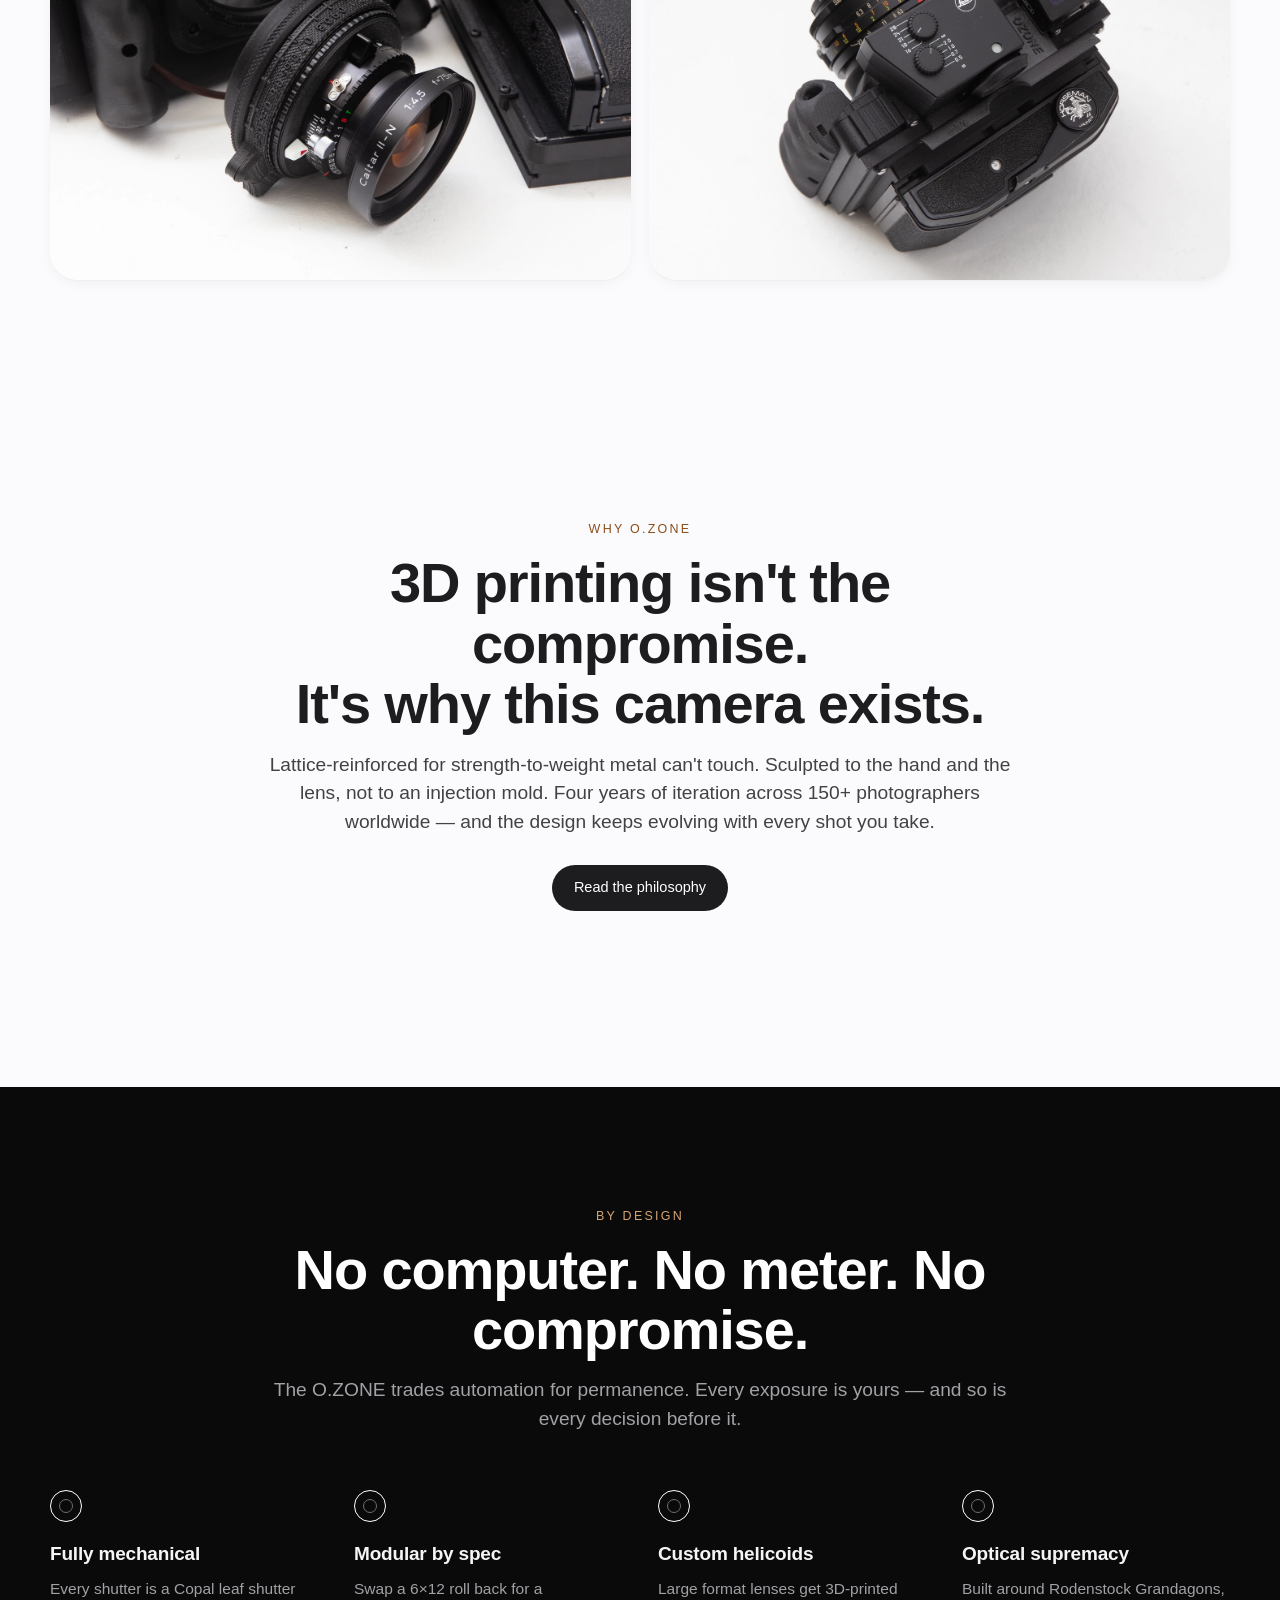
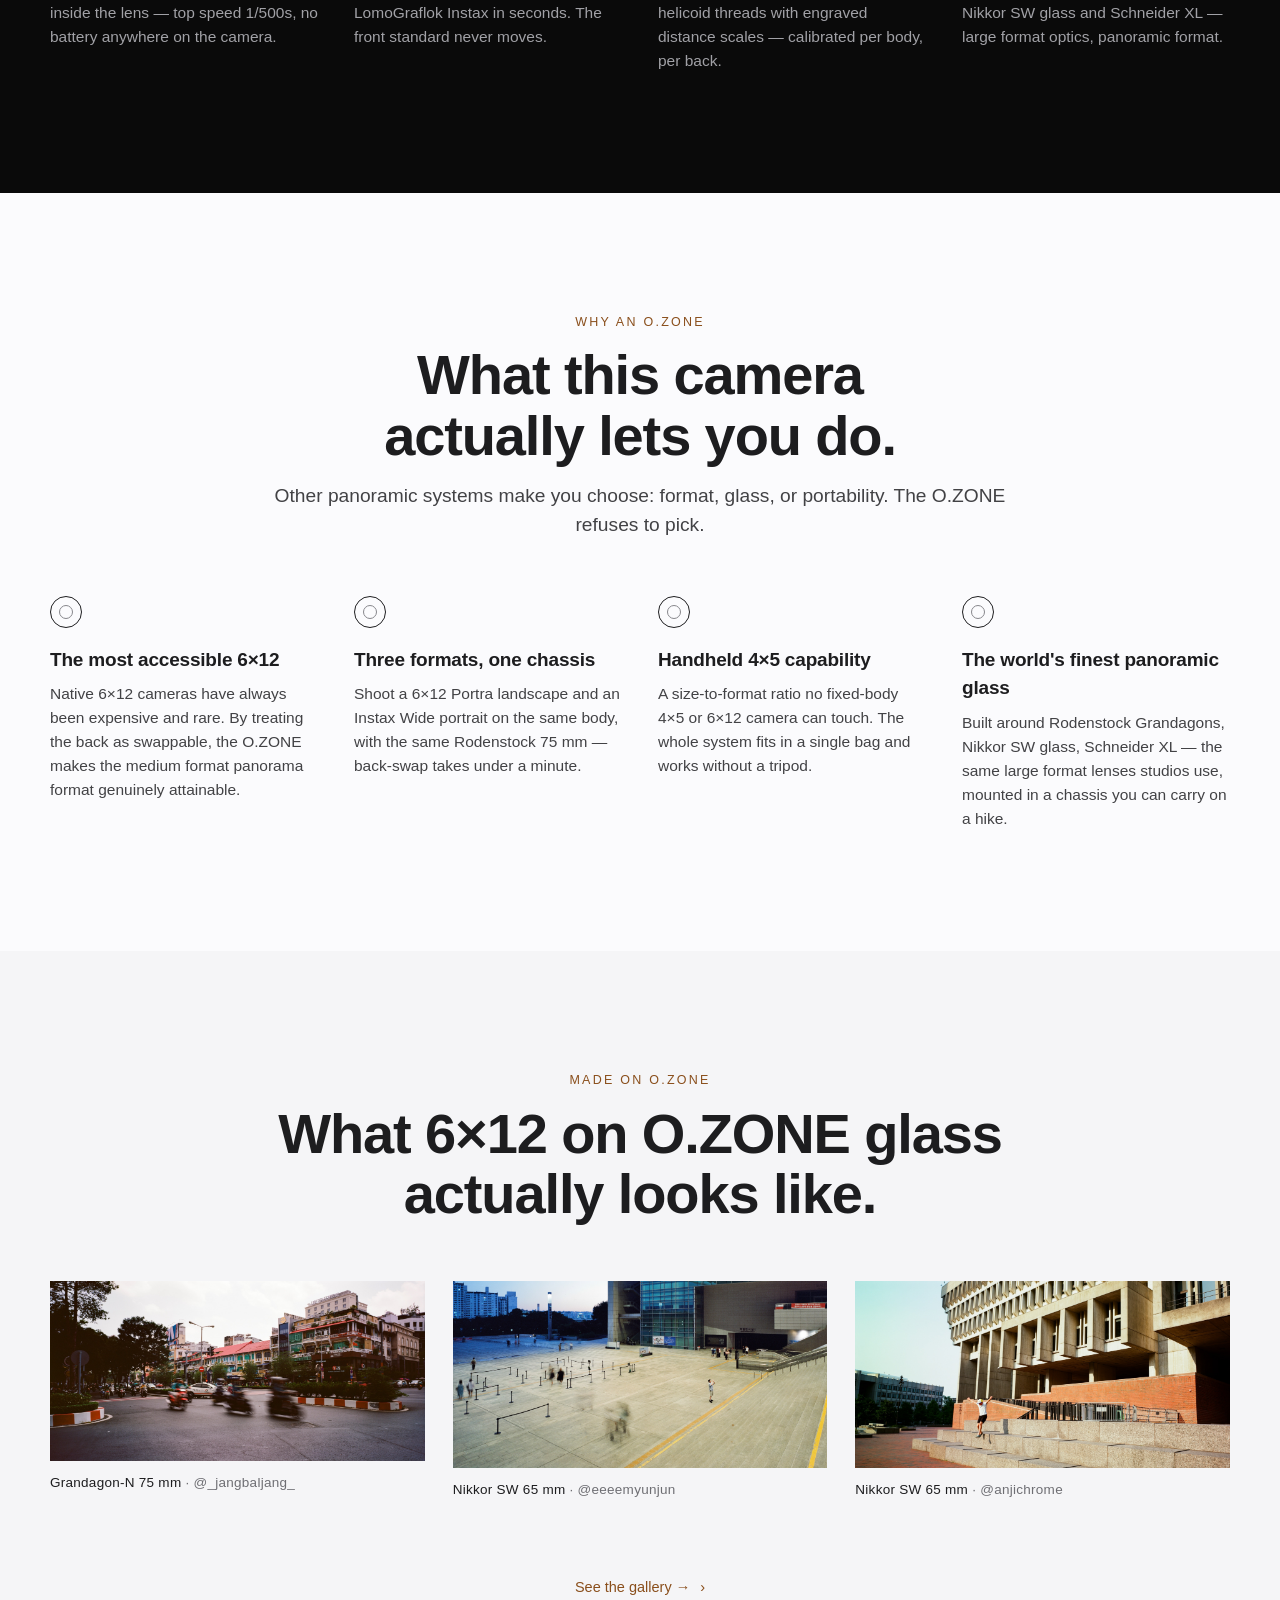
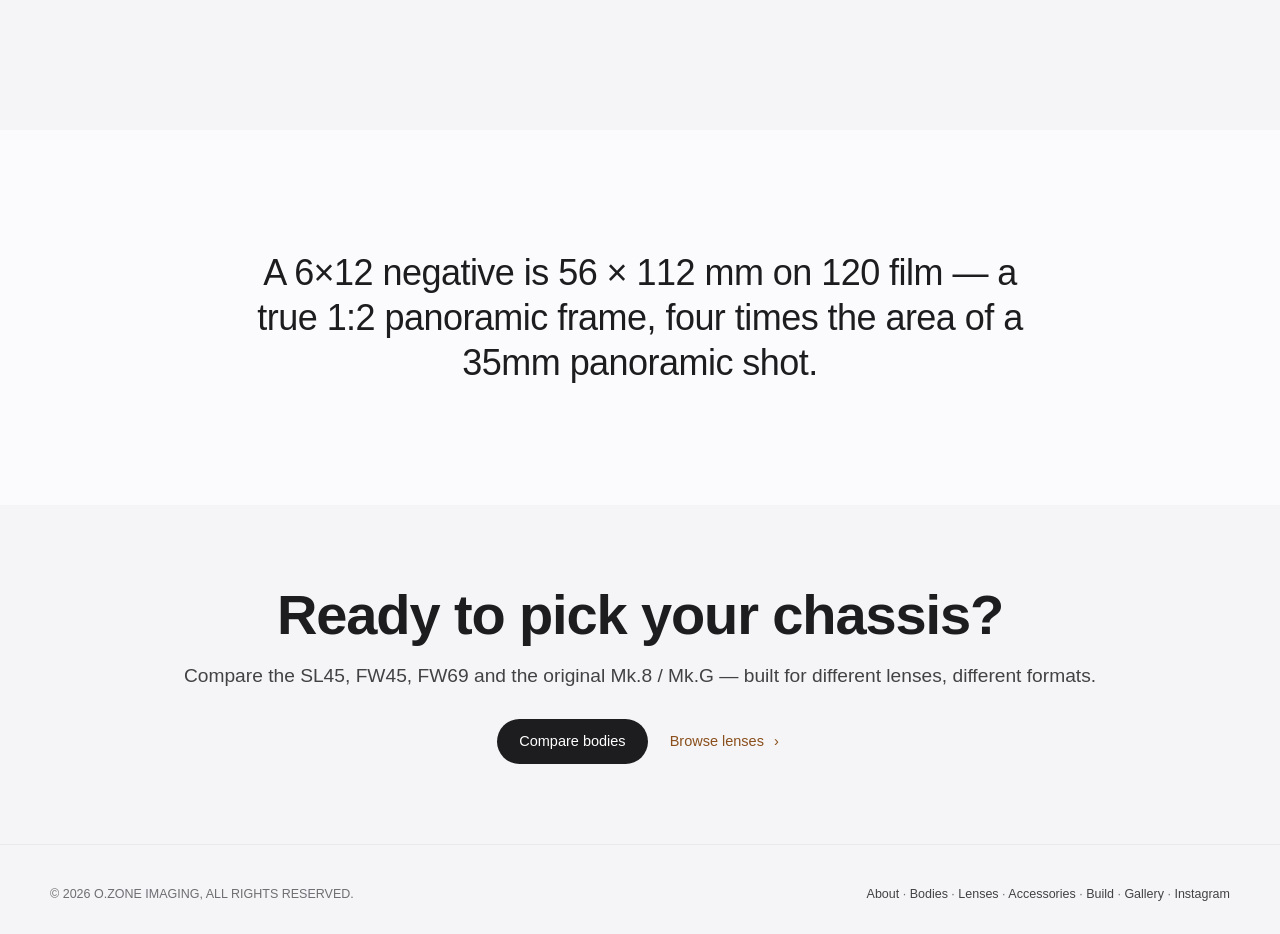
==== commit d23dd4be: "Rename _jangbaljang_ folder → jangbaljang; map dir to display handle GitHub Pages' default Jekyll bu" ====
--- a/index.html
+++ b/index.html
@@ -251,7 +251,7 @@
               'sl45-rodenstock-90mm-6x12-2',
               'sl45-rodenstock-90mm-6x12-3',
             ],
-            '_jangbaljang_': [
+            'jangbaljang': [
               '251102-sl45-nikkor-65-612-ilford-xp2-1',
               '251104-sl45-nikkor-65-612-ektar100-1',
               '251205-sl45-rodenstock-90-612-hp5-400-1',
@@ -306,12 +306,15 @@
             return '';
           }
 
-          var handles = Object.keys(POOL);
-          shuffle(handles);
-          var picks = handles.slice(0, 3).map(function (handle) {
-            var photos = POOL[handle].slice();
+          // Map a folder name to its display IG handle (see gallery.html for context).
+          function handleOf(dir) { return dir === 'jangbaljang' ? '_jangbaljang_' : dir; }
+
+          var dirs = Object.keys(POOL);
+          shuffle(dirs);
+          var picks = dirs.slice(0, 3).map(function (dir) {
+            var photos = POOL[dir].slice();
             shuffle(photos);
-            return { handle: handle, slug: photos[0] };
+            return { dir: dir, slug: photos[0] };
           });
 
           var figs = document.querySelectorAll('#index-sample-grid figure');
@@ -321,10 +324,11 @@
             var img = f.querySelector('img');
             var cap = f.querySelector('figcaption');
             var lens = inferLens(p.slug);
-            a.href = 'assets/gallery/' + p.handle + '/lg/' + p.slug + '.jpg';
-            img.src = 'assets/gallery/' + p.handle + '/md/' + p.slug + '.jpg';
+            var h = handleOf(p.dir);
+            a.href = 'assets/gallery/' + p.dir + '/lg/' + p.slug + '.jpg';
+            img.src = 'assets/gallery/' + p.dir + '/md/' + p.slug + '.jpg';
             img.alt = lens + ' — 6×12 on O.ZONE';
-            cap.innerHTML = '<strong>' + lens + '</strong> · <a href="https://www.instagram.com/' + p.handle + '/" target="_blank" rel="noopener">@' + p.handle + '</a>';
+            cap.innerHTML = '<strong>' + lens + '</strong> · <a href="https://www.instagram.com/' + h + '/" target="_blank" rel="noopener">@' + h + '</a>';
           });
         })();
       </script>
